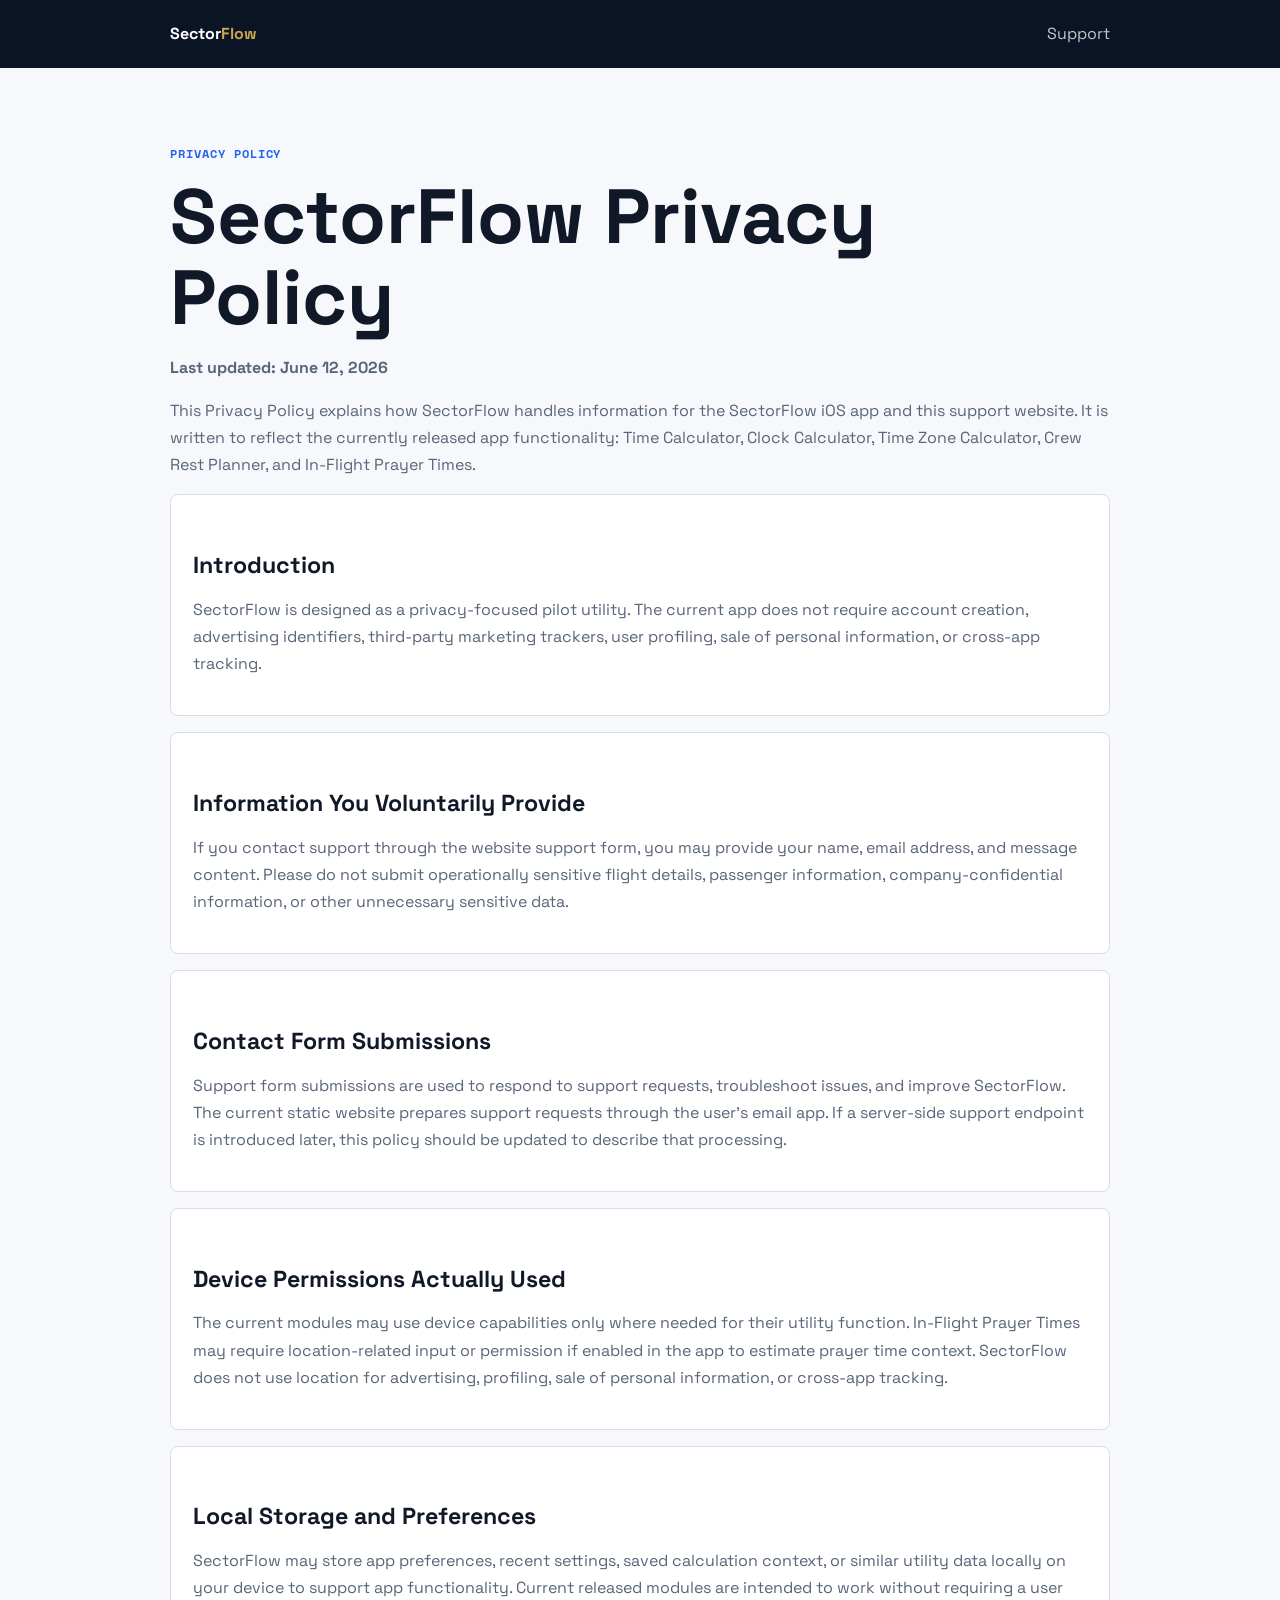
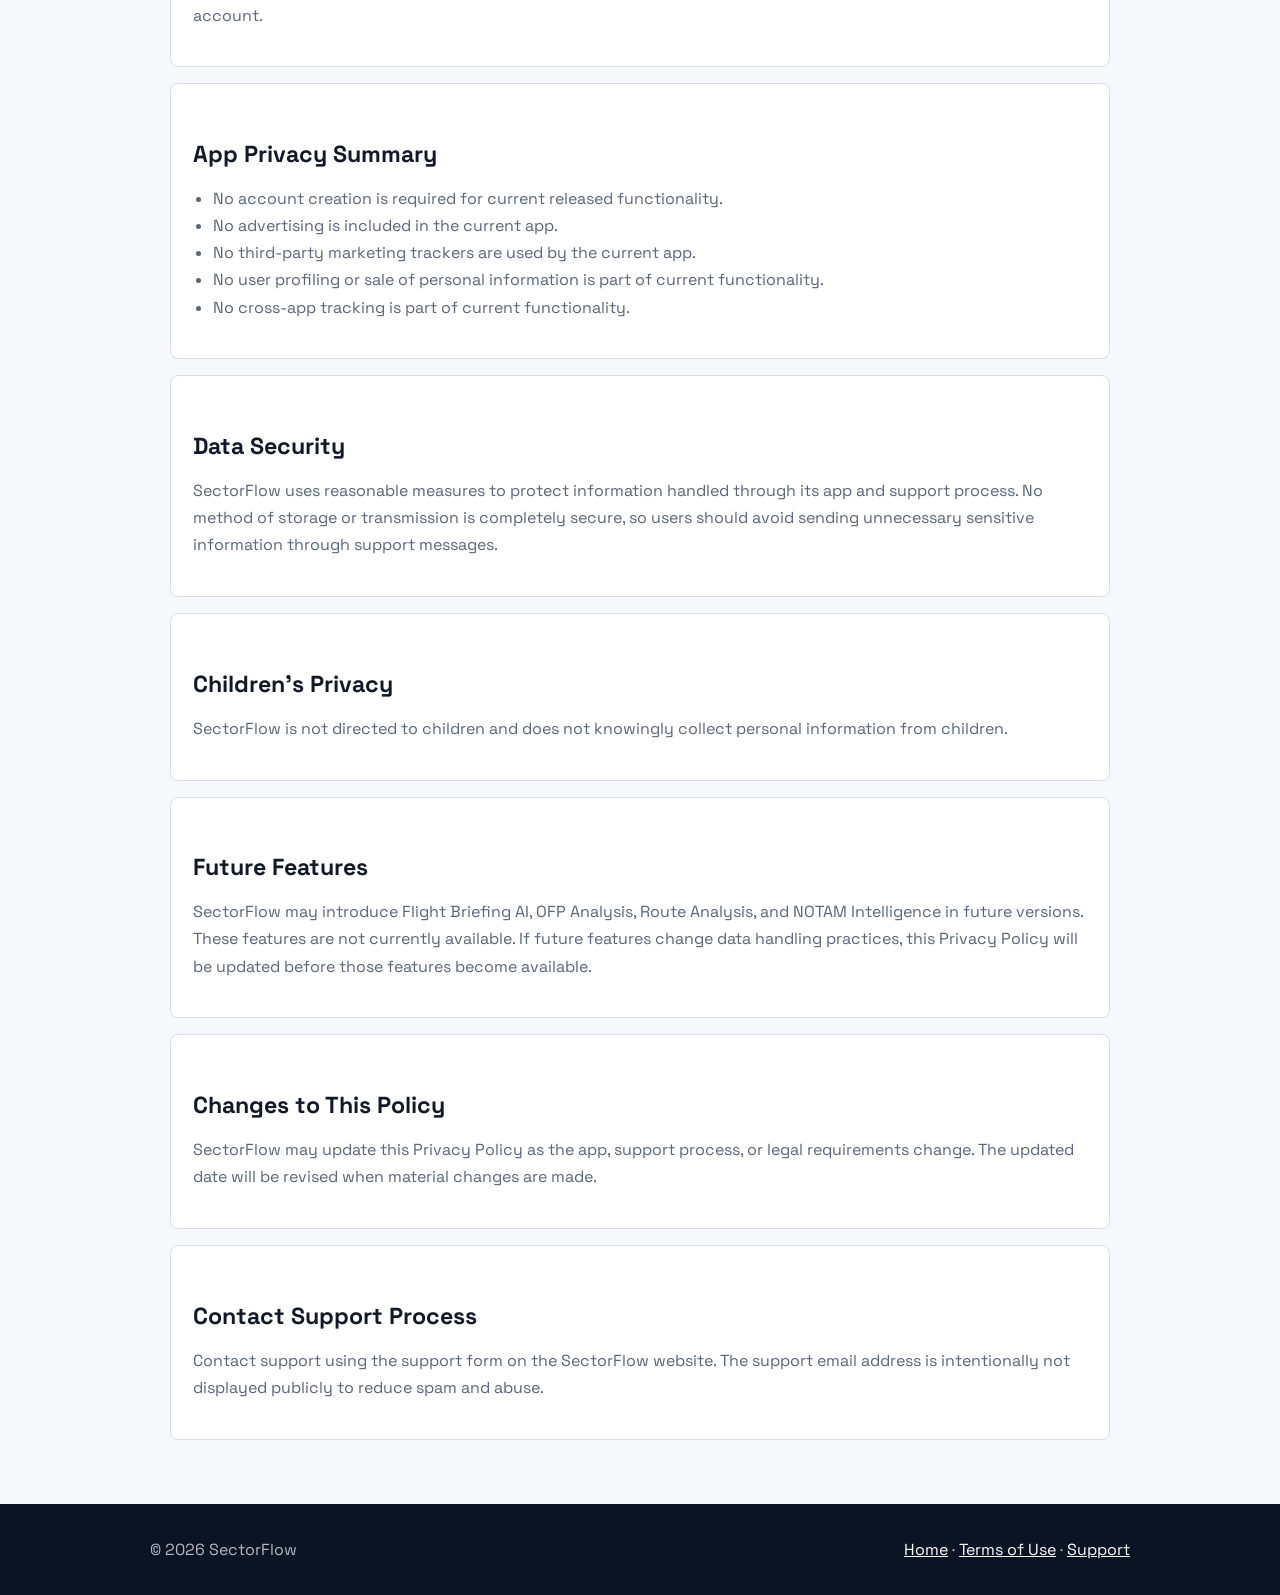
==== privacy.html @ eb233bb9 "Improve SectorFlow marketing site" ====
<!DOCTYPE html>
<html lang="en">
<head>
<meta charset="UTF-8">
<meta name="viewport" content="width=device-width, initial-scale=1.0">
<meta name="description" content="SectorFlow Privacy Policy for the iOS app and support website.">
<title>Privacy Policy | SectorFlow</title>
<link rel="preconnect" href="https://fonts.googleapis.com">
<link rel="preconnect" href="https://fonts.gstatic.com" crossorigin>
<link href="https://fonts.googleapis.com/css2?family=Space+Grotesk:wght@400;500;600;700&family=Space+Mono:wght@400;700&display=swap" rel="stylesheet">
<style>
:root{--ink:#111827;--muted:#596579;--line:#d9dee7;--paper:#f7f8fb;--white:#fff;--navy:#0b1424;--gold:#c9a84c;--blue:#2563eb;--font:"Space Grotesk",sans-serif;--mono:"Space Mono",monospace}
*{box-sizing:border-box}body{margin:0;font-family:var(--font);color:var(--ink);background:var(--paper);line-height:1.7;-webkit-font-smoothing:antialiased}.top{background:var(--navy);color:#fff}.nav{max-width:980px;margin:0 auto;min-height:68px;padding:0 1.25rem;display:flex;align-items:center;justify-content:space-between}.brand{color:#fff;font-weight:700;text-decoration:none}.brand span{color:var(--gold)}.nav a:last-child{color:rgba(255,255,255,.76);text-decoration:none}.wrap{max-width:980px;margin:0 auto;padding:4rem 1.25rem}.legal-label{font-family:var(--mono);text-transform:uppercase;letter-spacing:.08em;font-size:.75rem;color:var(--blue);font-weight:700}h1{font-size:clamp(2.4rem,6vw,4.8rem);line-height:1.05;margin:.35rem 0 1rem;letter-spacing:0}h2{font-size:1.45rem;margin:2.2rem 0 .45rem;line-height:1.2}p,li{color:var(--muted)}.panel{background:var(--white);border:1px solid var(--line);border-radius:8px;padding:1.35rem;margin-top:1rem}.updated{color:var(--muted);font-weight:700}.footer{background:var(--navy);color:rgba(255,255,255,.7);padding:2rem 1.25rem}.footer-inner{max-width:980px;margin:0 auto;display:flex;gap:1rem;justify-content:space-between;flex-wrap:wrap}.footer a{color:#fff}a{color:var(--blue)}ul{padding-left:1.25rem}@media(max-width:640px){.wrap{padding:3rem 1rem}.nav{padding:0 1rem}}
</style>
</head>
<body>
<header class="top">
  <nav class="nav" aria-label="Primary navigation">
    <a class="brand" href="index.html">Sector<span>Flow</span></a>
    <a href="index.html#support">Support</a>
  </nav>
</header>
<main class="wrap">
  <p class="legal-label">Privacy Policy</p>
  <h1>SectorFlow Privacy Policy</h1>
  <p class="updated">Last updated: June 12, 2026</p>
  <p>This Privacy Policy explains how SectorFlow handles information for the SectorFlow iOS app and this support website. It is written to reflect the currently released app functionality: Time Calculator, Clock Calculator, Time Zone Calculator, Crew Rest Planner, and In-Flight Prayer Times.</p>

  <section class="panel">
    <h2>Introduction</h2>
    <p>SectorFlow is designed as a privacy-focused pilot utility. The current app does not require account creation, advertising identifiers, third-party marketing trackers, user profiling, sale of personal information, or cross-app tracking.</p>
  </section>

  <section class="panel">
    <h2>Information You Voluntarily Provide</h2>
    <p>If you contact support through the website support form, you may provide your name, email address, and message content. Please do not submit operationally sensitive flight details, passenger information, company-confidential information, or other unnecessary sensitive data.</p>
  </section>

  <section class="panel">
    <h2>Contact Form Submissions</h2>
    <p>Support form submissions are used to respond to support requests, troubleshoot issues, and improve SectorFlow. The current static website prepares support requests through the user's email app. If a server-side support endpoint is introduced later, this policy should be updated to describe that processing.</p>
  </section>

  <section class="panel">
    <h2>Device Permissions Actually Used</h2>
    <p>The current modules may use device capabilities only where needed for their utility function. In-Flight Prayer Times may require location-related input or permission if enabled in the app to estimate prayer time context. SectorFlow does not use location for advertising, profiling, sale of personal information, or cross-app tracking.</p>
  </section>

  <section class="panel">
    <h2>Local Storage and Preferences</h2>
    <p>SectorFlow may store app preferences, recent settings, saved calculation context, or similar utility data locally on your device to support app functionality. Current released modules are intended to work without requiring a user account.</p>
  </section>

  <section class="panel">
    <h2>App Privacy Summary</h2>
    <ul>
      <li>No account creation is required for current released functionality.</li>
      <li>No advertising is included in the current app.</li>
      <li>No third-party marketing trackers are used by the current app.</li>
      <li>No user profiling or sale of personal information is part of current functionality.</li>
      <li>No cross-app tracking is part of current functionality.</li>
    </ul>
  </section>

  <section class="panel">
    <h2>Data Security</h2>
    <p>SectorFlow uses reasonable measures to protect information handled through its app and support process. No method of storage or transmission is completely secure, so users should avoid sending unnecessary sensitive information through support messages.</p>
  </section>

  <section class="panel">
    <h2>Children's Privacy</h2>
    <p>SectorFlow is not directed to children and does not knowingly collect personal information from children.</p>
  </section>

  <section class="panel">
    <h2>Future Features</h2>
    <p>SectorFlow may introduce Flight Briefing AI, OFP Analysis, Route Analysis, and NOTAM Intelligence in future versions. These features are not currently available. If future features change data handling practices, this Privacy Policy will be updated before those features become available.</p>
  </section>

  <section class="panel">
    <h2>Changes to This Policy</h2>
    <p>SectorFlow may update this Privacy Policy as the app, support process, or legal requirements change. The updated date will be revised when material changes are made.</p>
  </section>

  <section class="panel">
    <h2>Contact Support Process</h2>
    <p>Contact support using the support form on the SectorFlow website. The support email address is intentionally not displayed publicly to reduce spam and abuse.</p>
  </section>
</main>
<footer class="footer">
  <div class="footer-inner">
    <span>© 2026 SectorFlow</span>
    <span><a href="index.html">Home</a> · <a href="terms.html">Terms of Use</a> · <a href="index.html#support">Support</a></span>
  </div>
</footer>
</body>
</html>
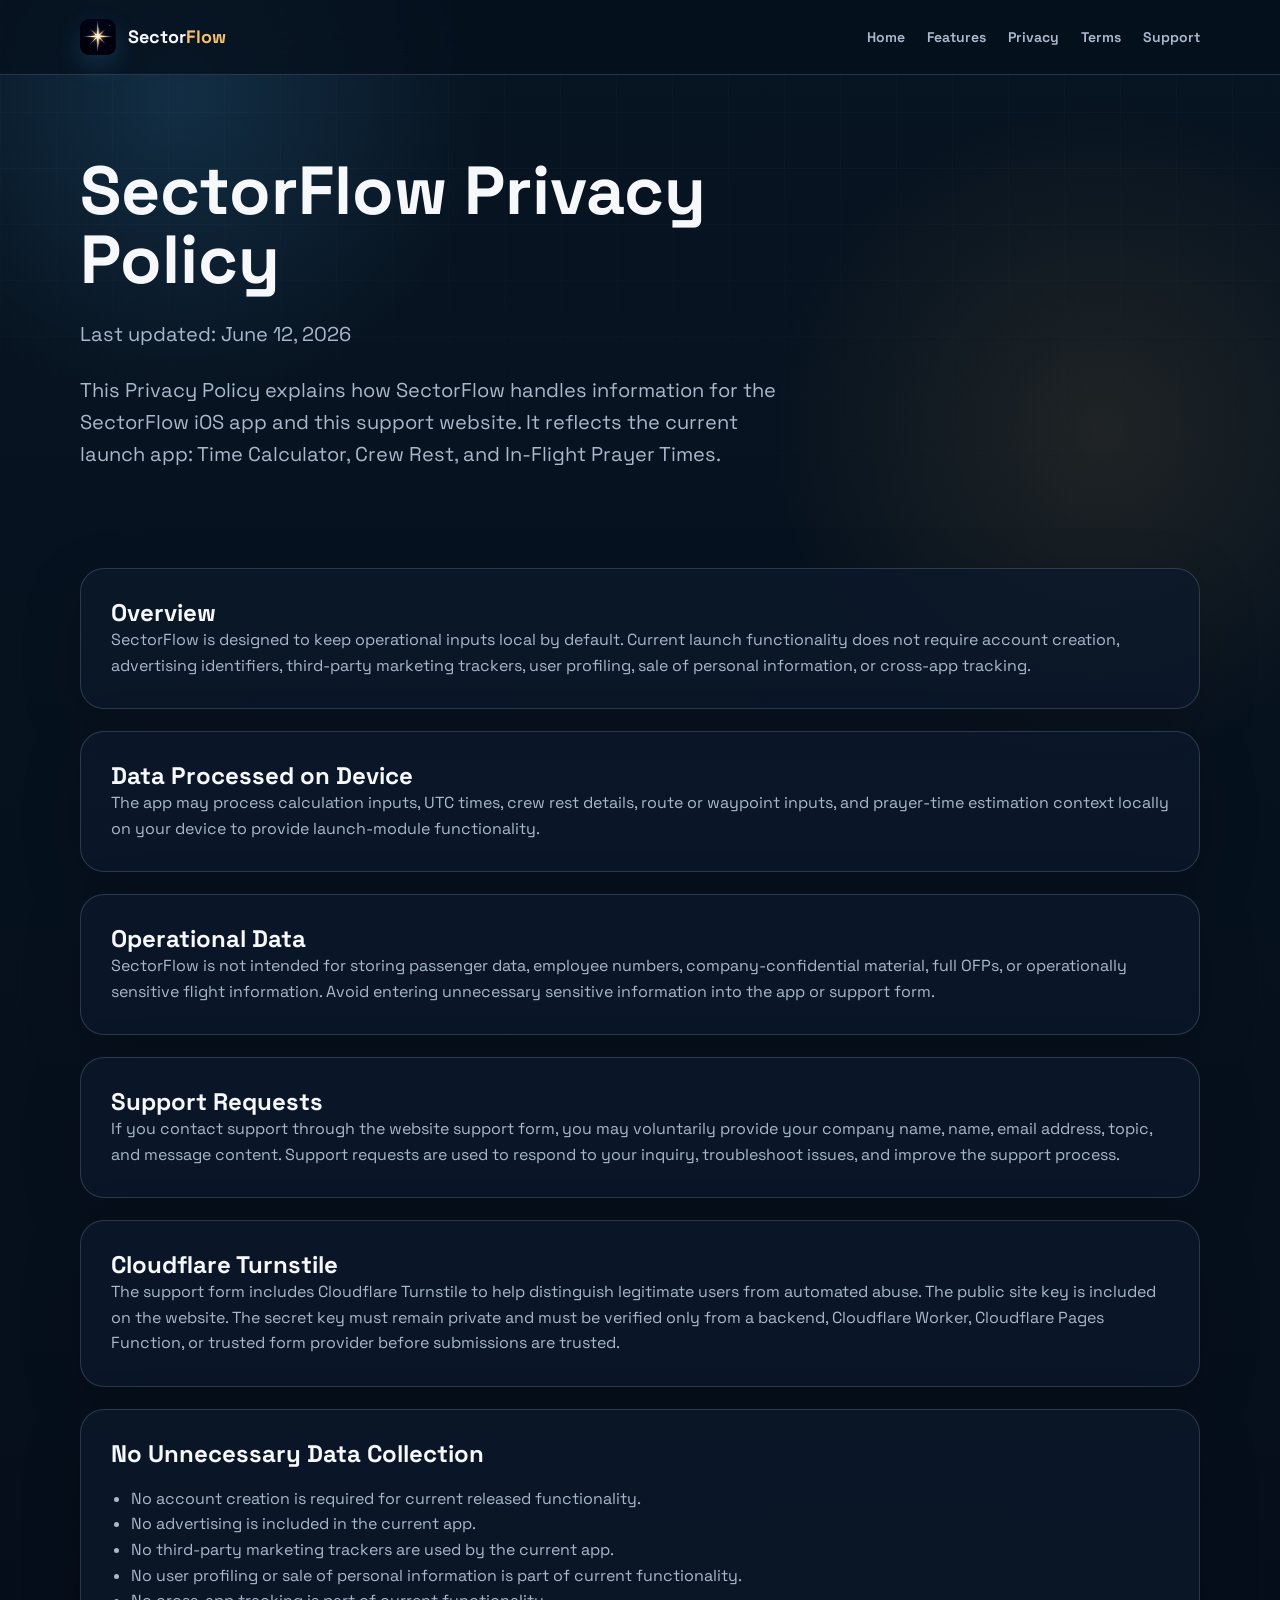
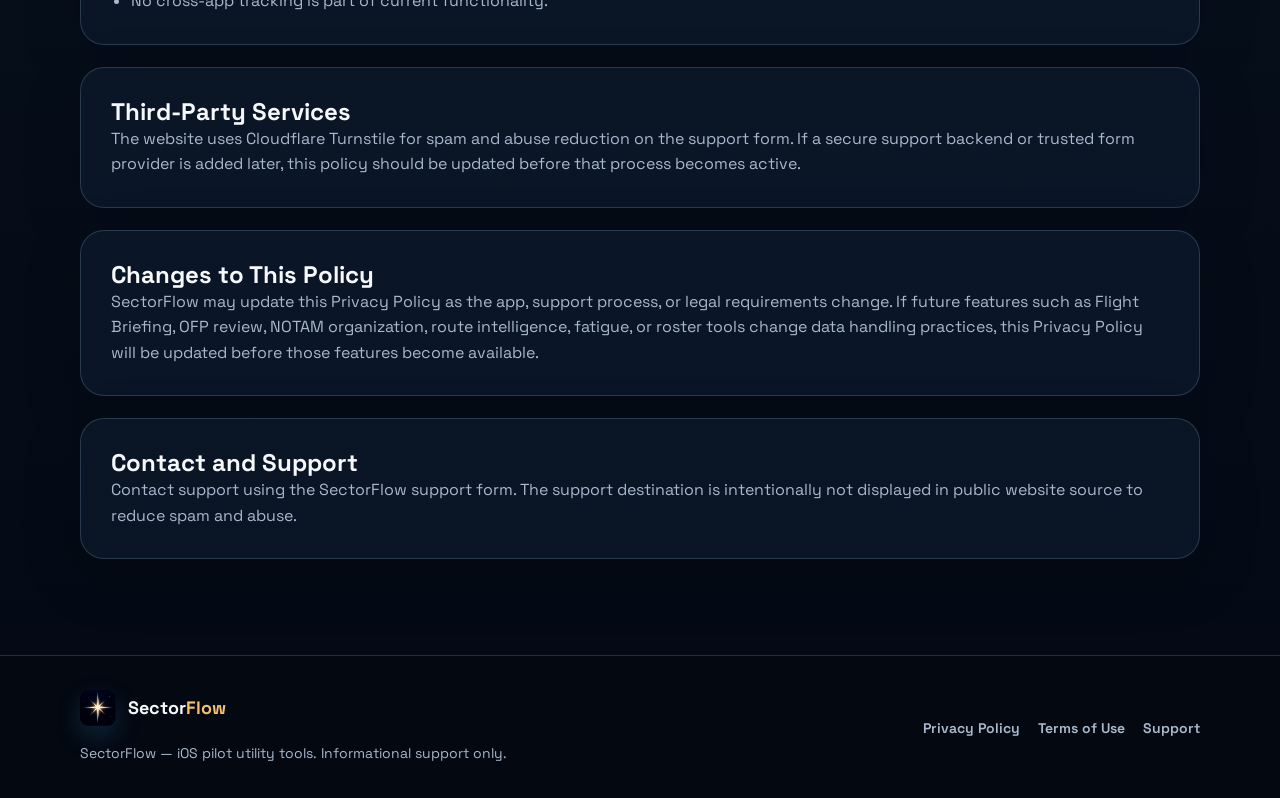
==== commit caf5b7e8: "Changes ro web design" ====
--- a/privacy.html
+++ b/privacy.html
@@ -3,95 +3,11 @@
 <head>
 <meta charset="UTF-8">
 <meta name="viewport" content="width=device-width, initial-scale=1.0">
-<meta name="description" content="SectorFlow Privacy Policy for the iOS app and support website.">
+<meta http-equiv="refresh" content="0; url=privacy/">
 <title>Privacy Policy | SectorFlow</title>
-<link rel="preconnect" href="https://fonts.googleapis.com">
-<link rel="preconnect" href="https://fonts.gstatic.com" crossorigin>
-<link href="https://fonts.googleapis.com/css2?family=Space+Grotesk:wght@400;500;600;700&family=Space+Mono:wght@400;700&display=swap" rel="stylesheet">
-<style>
-:root{--ink:#111827;--muted:#596579;--line:#d9dee7;--paper:#f7f8fb;--white:#fff;--navy:#0b1424;--gold:#c9a84c;--blue:#2563eb;--font:"Space Grotesk",sans-serif;--mono:"Space Mono",monospace}
-*{box-sizing:border-box}body{margin:0;font-family:var(--font);color:var(--ink);background:var(--paper);line-height:1.7;-webkit-font-smoothing:antialiased}.top{background:var(--navy);color:#fff}.nav{max-width:980px;margin:0 auto;min-height:68px;padding:0 1.25rem;display:flex;align-items:center;justify-content:space-between}.brand{color:#fff;font-weight:700;text-decoration:none}.brand span{color:var(--gold)}.nav a:last-child{color:rgba(255,255,255,.76);text-decoration:none}.wrap{max-width:980px;margin:0 auto;padding:4rem 1.25rem}.legal-label{font-family:var(--mono);text-transform:uppercase;letter-spacing:.08em;font-size:.75rem;color:var(--blue);font-weight:700}h1{font-size:clamp(2.4rem,6vw,4.8rem);line-height:1.05;margin:.35rem 0 1rem;letter-spacing:0}h2{font-size:1.45rem;margin:2.2rem 0 .45rem;line-height:1.2}p,li{color:var(--muted)}.panel{background:var(--white);border:1px solid var(--line);border-radius:8px;padding:1.35rem;margin-top:1rem}.updated{color:var(--muted);font-weight:700}.footer{background:var(--navy);color:rgba(255,255,255,.7);padding:2rem 1.25rem}.footer-inner{max-width:980px;margin:0 auto;display:flex;gap:1rem;justify-content:space-between;flex-wrap:wrap}.footer a{color:#fff}a{color:var(--blue)}ul{padding-left:1.25rem}@media(max-width:640px){.wrap{padding:3rem 1rem}.nav{padding:0 1rem}}
-</style>
+<link rel="canonical" href="privacy/">
 </head>
 <body>
-<header class="top">
-  <nav class="nav" aria-label="Primary navigation">
-    <a class="brand" href="index.html">Sector<span>Flow</span></a>
-    <a href="index.html#support">Support</a>
-  </nav>
-</header>
-<main class="wrap">
-  <p class="legal-label">Privacy Policy</p>
-  <h1>SectorFlow Privacy Policy</h1>
-  <p class="updated">Last updated: June 12, 2026</p>
-  <p>This Privacy Policy explains how SectorFlow handles information for the SectorFlow iOS app and this support website. It is written to reflect the currently released app functionality: Time Calculator, Clock Calculator, Time Zone Calculator, Crew Rest Planner, and In-Flight Prayer Times.</p>
-
-  <section class="panel">
-    <h2>Introduction</h2>
-    <p>SectorFlow is designed as a privacy-focused pilot utility. The current app does not require account creation, advertising identifiers, third-party marketing trackers, user profiling, sale of personal information, or cross-app tracking.</p>
-  </section>
-
-  <section class="panel">
-    <h2>Information You Voluntarily Provide</h2>
-    <p>If you contact support through the website support form, you may provide your name, email address, and message content. Please do not submit operationally sensitive flight details, passenger information, company-confidential information, or other unnecessary sensitive data.</p>
-  </section>
-
-  <section class="panel">
-    <h2>Contact Form Submissions</h2>
-    <p>Support form submissions are used to respond to support requests, troubleshoot issues, and improve SectorFlow. The current static website prepares support requests through the user's email app. If a server-side support endpoint is introduced later, this policy should be updated to describe that processing.</p>
-  </section>
-
-  <section class="panel">
-    <h2>Device Permissions Actually Used</h2>
-    <p>The current modules may use device capabilities only where needed for their utility function. In-Flight Prayer Times may require location-related input or permission if enabled in the app to estimate prayer time context. SectorFlow does not use location for advertising, profiling, sale of personal information, or cross-app tracking.</p>
-  </section>
-
-  <section class="panel">
-    <h2>Local Storage and Preferences</h2>
-    <p>SectorFlow may store app preferences, recent settings, saved calculation context, or similar utility data locally on your device to support app functionality. Current released modules are intended to work without requiring a user account.</p>
-  </section>
-
-  <section class="panel">
-    <h2>App Privacy Summary</h2>
-    <ul>
-      <li>No account creation is required for current released functionality.</li>
-      <li>No advertising is included in the current app.</li>
-      <li>No third-party marketing trackers are used by the current app.</li>
-      <li>No user profiling or sale of personal information is part of current functionality.</li>
-      <li>No cross-app tracking is part of current functionality.</li>
-    </ul>
-  </section>
-
-  <section class="panel">
-    <h2>Data Security</h2>
-    <p>SectorFlow uses reasonable measures to protect information handled through its app and support process. No method of storage or transmission is completely secure, so users should avoid sending unnecessary sensitive information through support messages.</p>
-  </section>
-
-  <section class="panel">
-    <h2>Children's Privacy</h2>
-    <p>SectorFlow is not directed to children and does not knowingly collect personal information from children.</p>
-  </section>
-
-  <section class="panel">
-    <h2>Future Features</h2>
-    <p>SectorFlow may introduce Flight Briefing AI, OFP Analysis, Route Analysis, and NOTAM Intelligence in future versions. These features are not currently available. If future features change data handling practices, this Privacy Policy will be updated before those features become available.</p>
-  </section>
-
-  <section class="panel">
-    <h2>Changes to This Policy</h2>
-    <p>SectorFlow may update this Privacy Policy as the app, support process, or legal requirements change. The updated date will be revised when material changes are made.</p>
-  </section>
-
-  <section class="panel">
-    <h2>Contact Support Process</h2>
-    <p>Contact support using the support form on the SectorFlow website. The support email address is intentionally not displayed publicly to reduce spam and abuse.</p>
-  </section>
-</main>
-<footer class="footer">
-  <div class="footer-inner">
-    <span>© 2026 SectorFlow</span>
-    <span><a href="index.html">Home</a> · <a href="terms.html">Terms of Use</a> · <a href="index.html#support">Support</a></span>
-  </div>
-</footer>
+<p>SectorFlow Privacy Policy has moved to <a href="privacy/">privacy/</a>.</p>
 </body>
 </html>
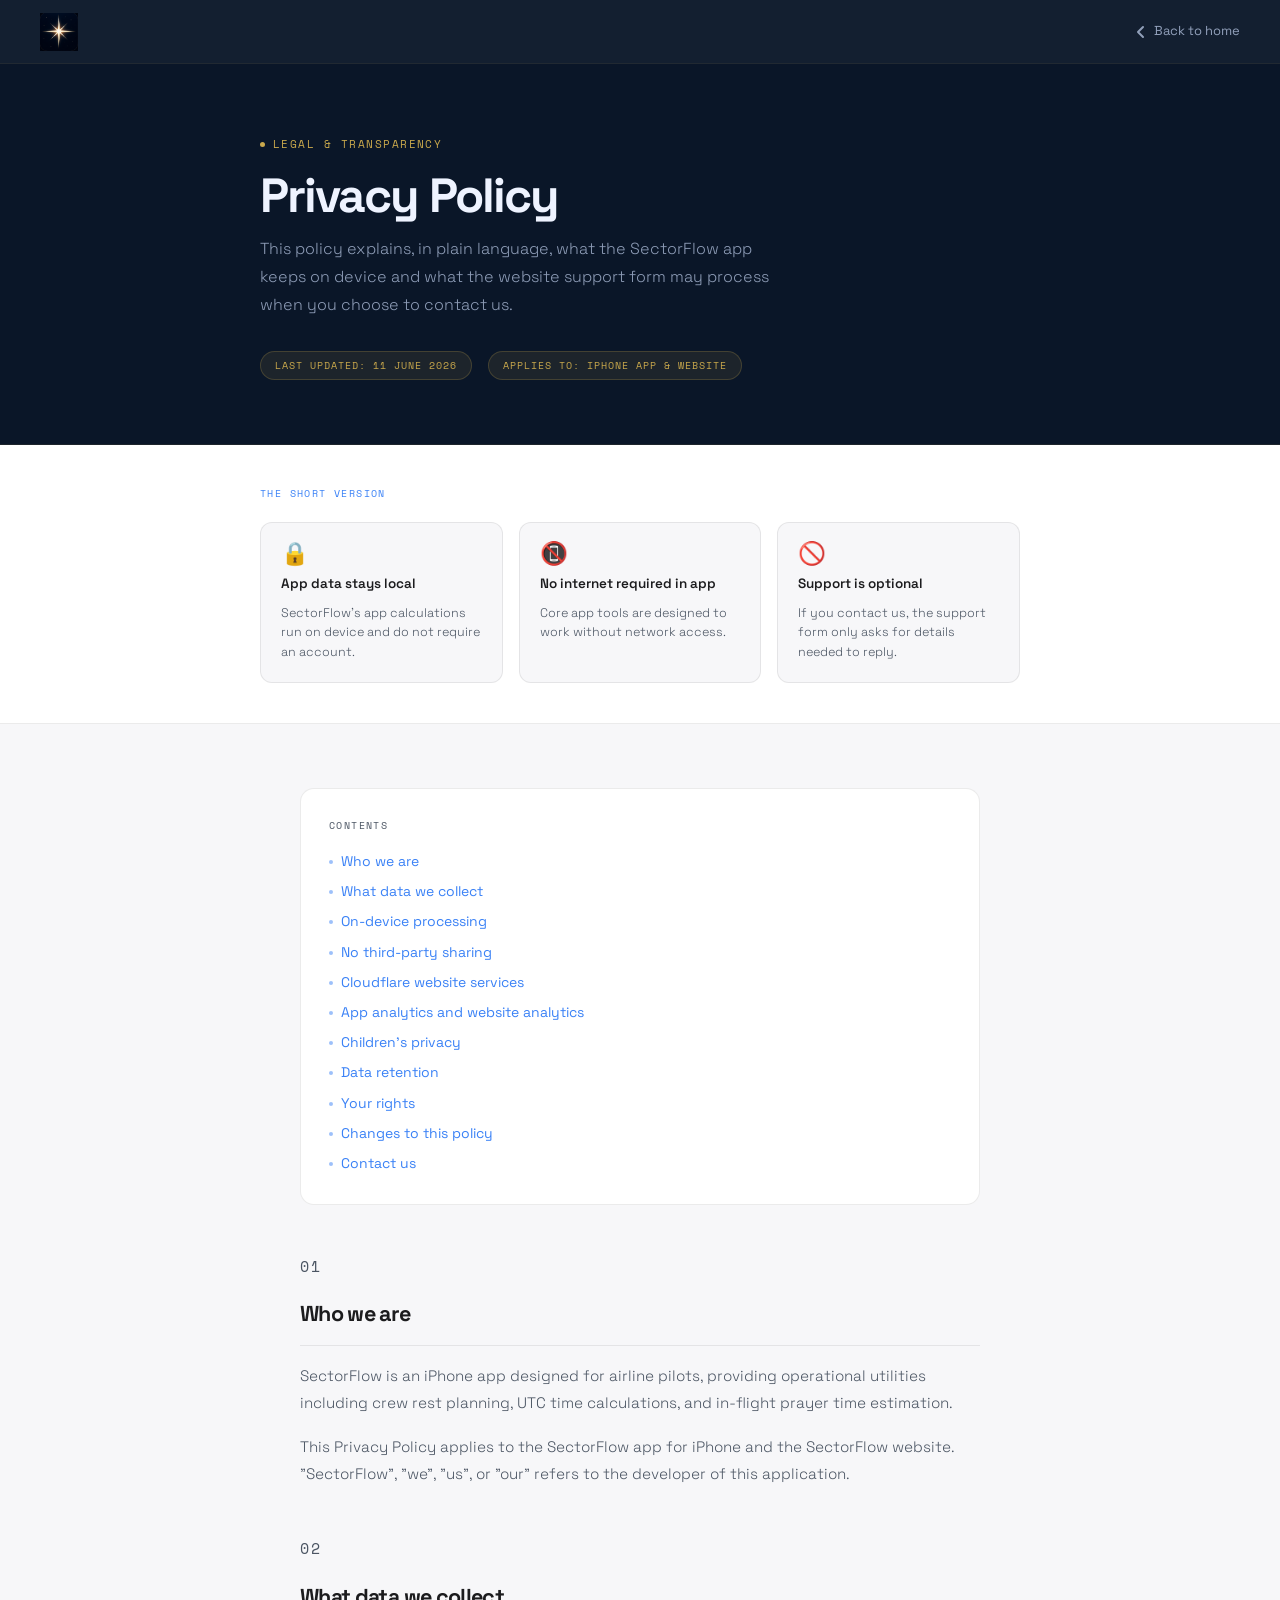
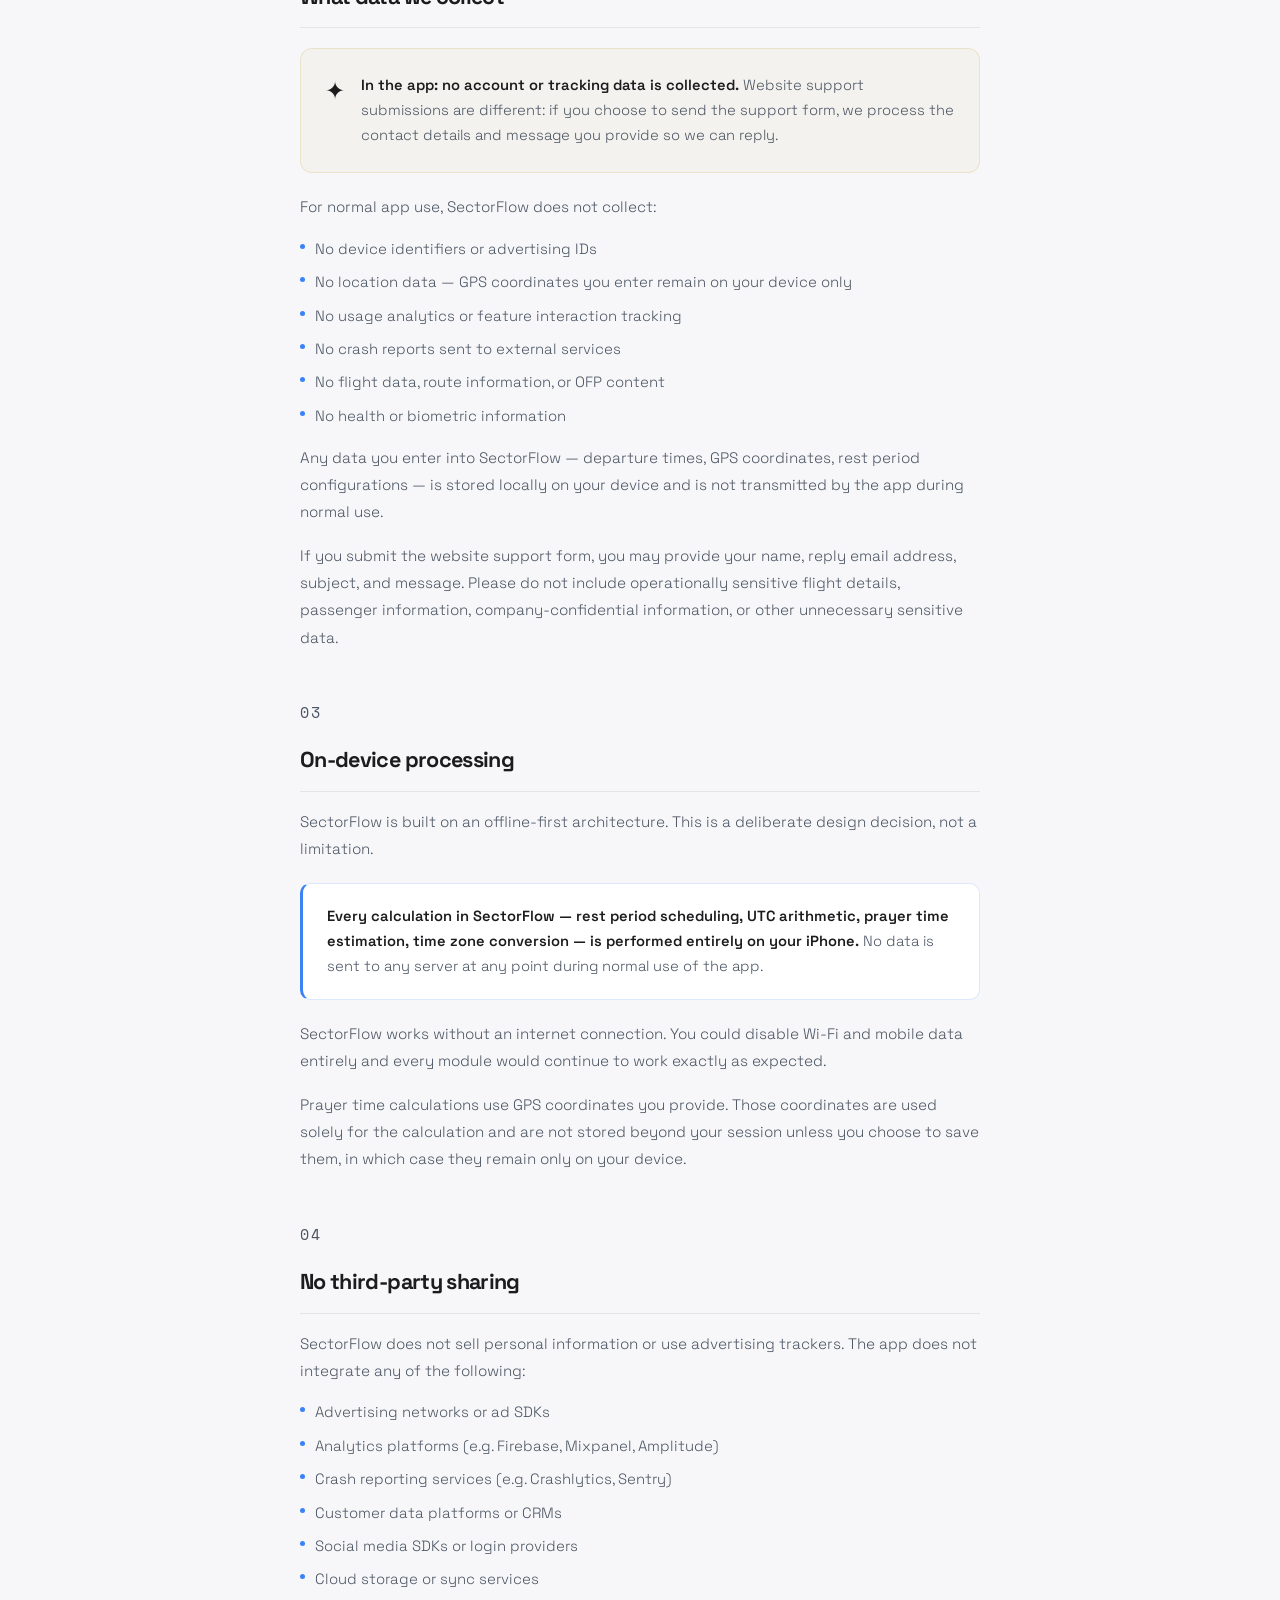
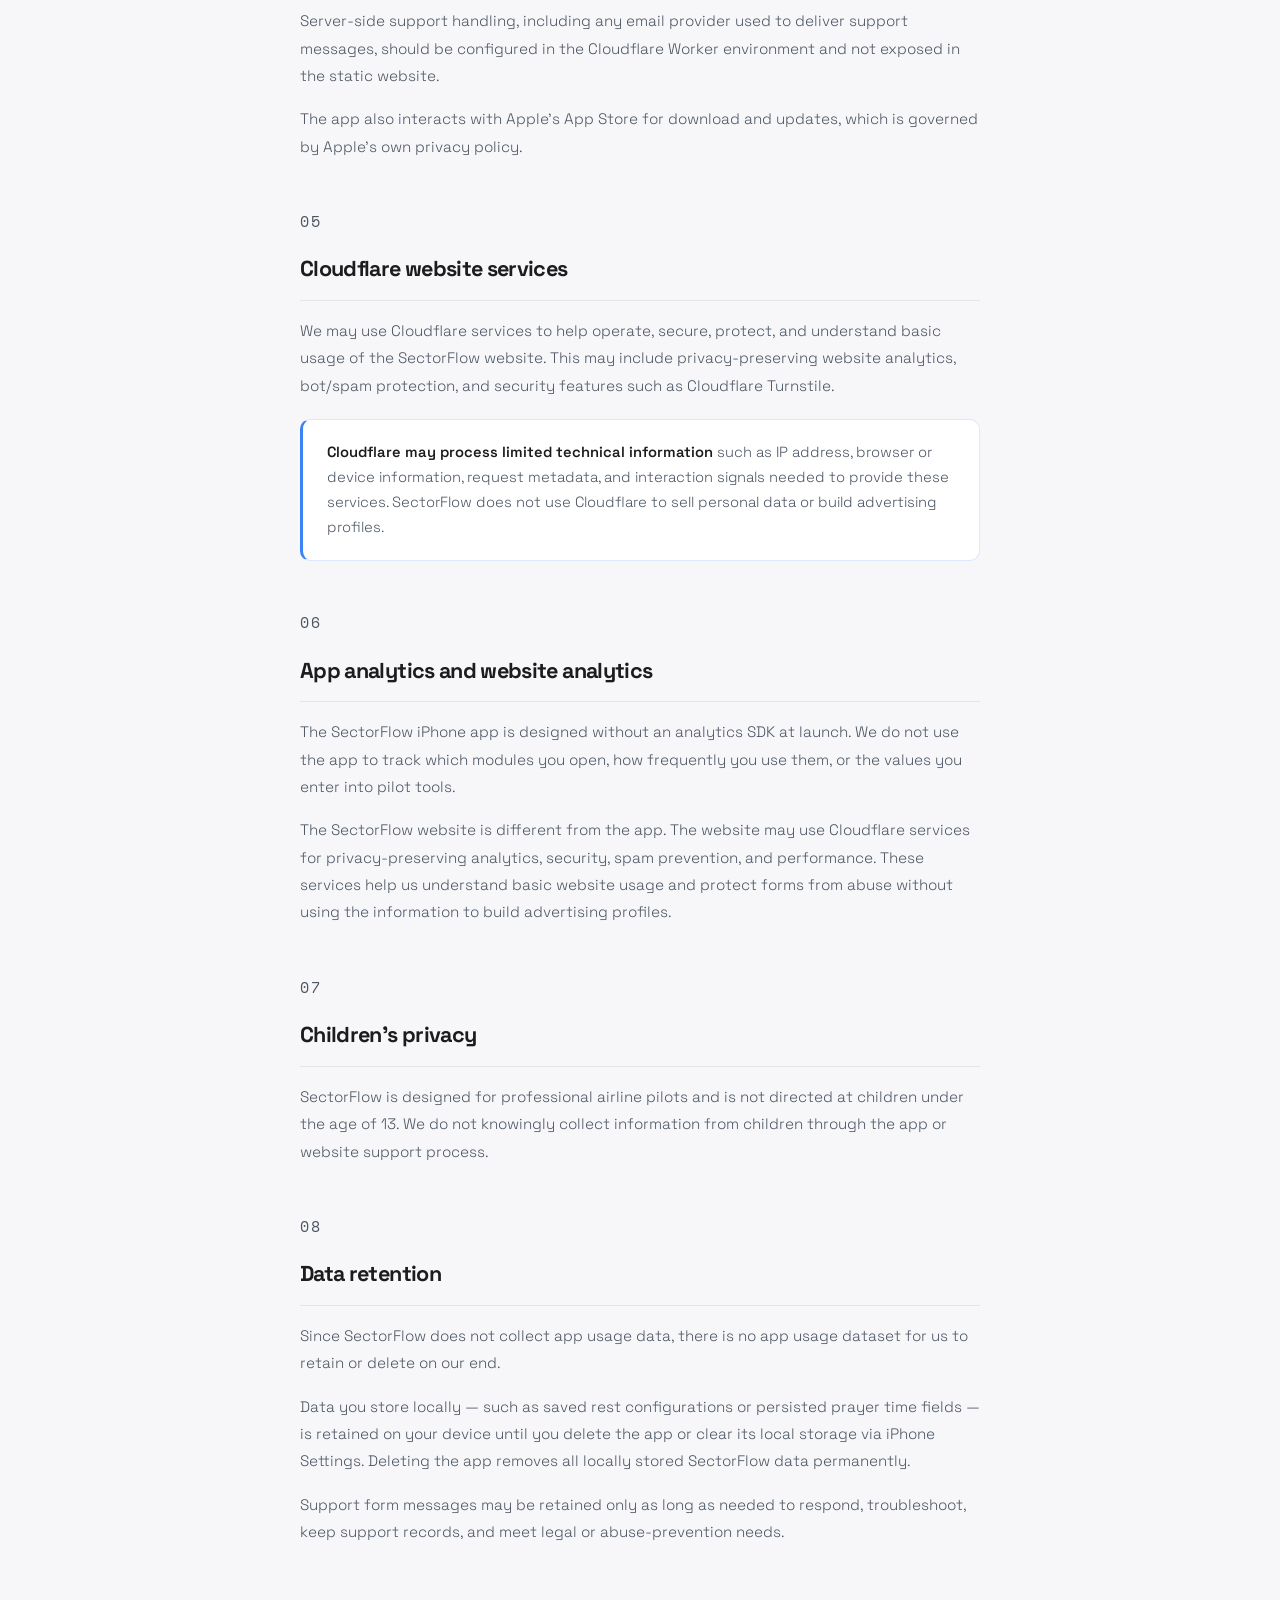
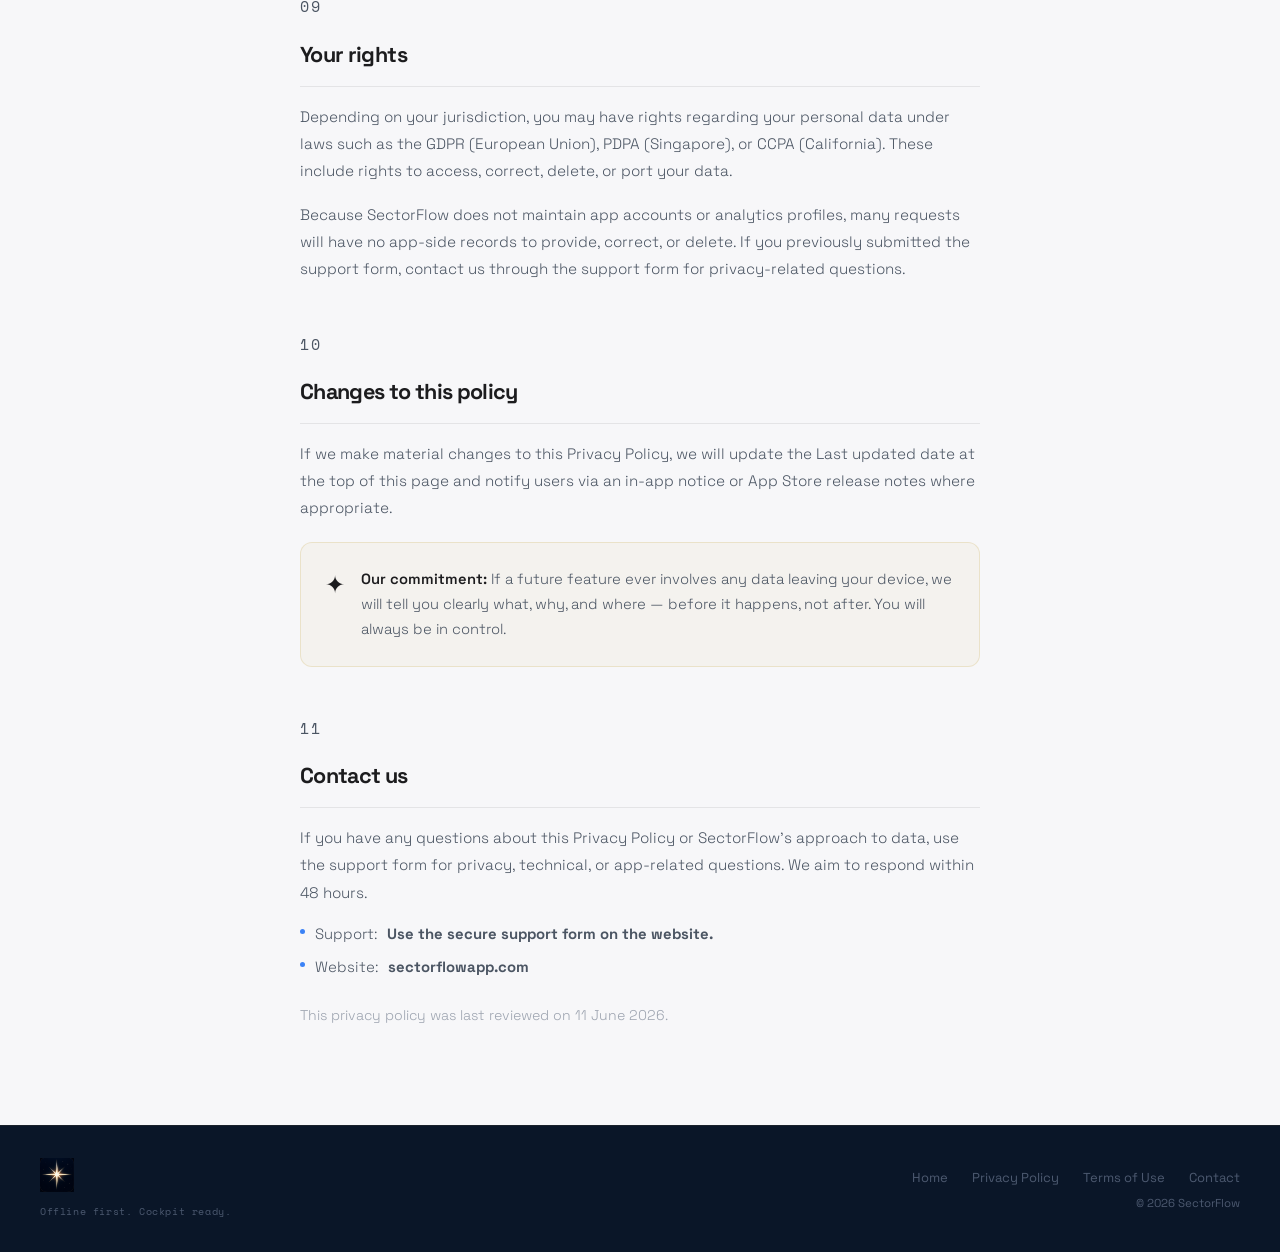
==== commit 750a1871: "Update SectorFlow static site" ====
--- a/privacy.html
+++ b/privacy.html
@@ -3,11 +3,314 @@
 <head>
 <meta charset="UTF-8">
 <meta name="viewport" content="width=device-width, initial-scale=1.0">
-<meta http-equiv="refresh" content="0; url=privacy/">
-<title>Privacy Policy | SectorFlow</title>
-<link rel="canonical" href="privacy/">
+<title>Privacy Policy — SectorFlow</title>
+<meta name="description" content="Read how SectorFlow handles app and website privacy, including support forms, Cloudflare security services, analytics disclosure, and user data requests.">
+<link rel="canonical" href="https://sectorflowapp.com/privacy.html">
+<meta property="og:type" content="website">
+<meta property="og:site_name" content="SectorFlow">
+<meta property="og:title" content="Privacy Policy — SectorFlow">
+<meta property="og:description" content="How SectorFlow handles privacy for the iPhone app, website support forms, Cloudflare security services, analytics disclosure, and user data requests.">
+<meta property="og:url" content="https://sectorflowapp.com/privacy.html">
+<meta property="og:image" content="https://sectorflowapp.com/assets/screenshots/Logo.png">
+<meta name="twitter:card" content="summary">
+<meta name="twitter:title" content="Privacy Policy — SectorFlow">
+<meta name="twitter:description" content="How SectorFlow handles privacy for the iPhone app, website support forms, Cloudflare services, and user data requests.">
+<meta name="twitter:image" content="https://sectorflowapp.com/assets/screenshots/Logo.png">
+<link rel="preconnect" href="https://fonts.googleapis.com">
+<link rel="preconnect" href="https://fonts.gstatic.com" crossorigin>
+<link href="https://fonts.googleapis.com/css2?family=Space+Grotesk:wght@300;400;500;600;700&family=Space+Mono:wght@400;700&display=swap" rel="stylesheet">
+<style>
+*, *::before, *::after { box-sizing: border-box; margin: 0; padding: 0; }
+:root {
+  --navy:        #0A1628;
+  --gold:        #C9A84C;
+  --gold-dim:    rgba(201,168,76,0.1);
+  --gold-border: rgba(201,168,76,0.22);
+  --blue:        #3B82F6;
+  --blue-dim:    rgba(59,130,246,0.1);
+  --hero-text:   #EEF3FF;
+  --hero-sub:    rgba(200,215,245,0.7);
+  --hero-muted:  rgba(200,215,245,0.35);
+  --light-bg:    #F7F7F9;
+  --light-card:  #FFFFFF;
+  --light-text:  #1C1C1E;
+  --light-sub:   #4B5563;
+  --light-rule:  rgba(0,0,0,0.08);
+  --font:        "Space Grotesk", sans-serif;
+  --mono:        "Space Mono", monospace;
+}
+html { scroll-behavior: smooth; }
+body { font-family: var(--font); font-size: 16px; line-height: 1.7; overflow-x: hidden; -webkit-font-smoothing: antialiased; background: var(--light-bg); color: var(--light-text); }
+
+/* NAV */
+nav { position: sticky; top: 0; z-index: 100; display: flex; align-items: center; justify-content: space-between; padding: 0 2.5rem; height: 64px; background: rgba(10,22,40,0.96); backdrop-filter: blur(20px); border-bottom: 1px solid rgba(201,168,76,0.08); }
+.logo { display: inline-flex; align-items: center; text-decoration: none; }
+.logo-img { display: block; width: 38px; height: 38px; object-fit: contain; }
+.nav-back { font-size: 13px; color: var(--hero-sub); text-decoration: none; display: flex; align-items: center; gap: 6px; transition: color .2s; }
+.nav-back:hover { color: var(--hero-text); }
+.nav-back svg { width: 14px; height: 14px; stroke: currentColor; fill: none; stroke-width: 2; stroke-linecap: round; stroke-linejoin: round; }
+
+/* BANNER */
+.page-banner { background: var(--navy); padding: 72px 2.5rem 64px; border-bottom: 1px solid rgba(201,168,76,0.1); }
+.banner-inner { max-width: 760px; margin: 0 auto; }
+.banner-eyebrow { font-family: var(--mono); font-size: 10.5px; letter-spacing: .14em; text-transform: uppercase; color: var(--gold); margin-bottom: 1rem; display: flex; align-items: center; gap: 8px; }
+.banner-eyebrow::before { content: ""; width: 5px; height: 5px; border-radius: 50%; background: var(--gold); }
+.banner-title { font-size: clamp(2rem, 4vw, 3rem); font-weight: 700; letter-spacing: -.04em; color: var(--hero-text); margin-bottom: .75rem; line-height: 1.1; }
+.banner-sub { font-size: 1rem; color: var(--hero-sub); font-weight: 300; line-height: 1.75; max-width: 520px; }
+.banner-meta { display: flex; gap: 1rem; margin-top: 2rem; flex-wrap: wrap; }
+.meta-pill { font-family: var(--mono); font-size: 10px; letter-spacing: .1em; text-transform: uppercase; color: var(--gold); background: var(--gold-dim); border: 1px solid var(--gold-border); padding: 5px 14px; border-radius: 100px; }
+
+/* SUMMARY */
+.summary-strip { background: var(--light-card); border-bottom: 1px solid var(--light-rule); padding: 2.5rem; }
+.summary-inner { max-width: 760px; margin: 0 auto; }
+.summary-label { font-family: var(--mono); font-size: 10px; letter-spacing: .14em; text-transform: uppercase; color: var(--blue); margin-bottom: 1.25rem; }
+.summary-grid { display: grid; grid-template-columns: repeat(3, 1fr); gap: 1rem; }
+.summary-card { background: var(--light-bg); border: 1px solid var(--light-rule); border-radius: 12px; padding: 1.25rem; display: flex; flex-direction: column; gap: .5rem; }
+.summary-icon { font-size: 1.4rem; line-height: 1; }
+.summary-title { font-size: 13.5px; font-weight: 600; color: var(--light-text); }
+.summary-text { font-size: 12.5px; color: var(--light-sub); line-height: 1.55; font-weight: 300; }
+
+/* CONTENT */
+.content-wrap { max-width: 760px; margin: 0 auto; padding: 4rem 2.5rem 6rem; }
+.toc { background: var(--light-card); border: 1px solid var(--light-rule); border-radius: 14px; padding: 1.75rem; margin-bottom: 3rem; }
+.toc-label { font-family: var(--mono); font-size: 10px; letter-spacing: .14em; text-transform: uppercase; color: var(--light-sub); margin-bottom: 1rem; }
+.toc-list { list-style: none; display: flex; flex-direction: column; gap: .4rem; }
+.toc-list li a { font-size: 14px; color: var(--blue); text-decoration: none; display: flex; align-items: center; gap: 8px; transition: color .2s; }
+.toc-list li a:hover { color: #1D4ED8; }
+.toc-list li a::before { content: ""; width: 4px; height: 4px; border-radius: 50%; background: var(--blue); flex-shrink: 0; opacity: .5; }
+
+.policy-section { margin-bottom: 3rem; scroll-margin-top: 80px; }
+.policy-section:last-child { margin-bottom: 0; }
+.section-num { font-family: var(--mono); font-size: 10px; letter-spacing: .12em; text-transform: uppercase; color: var(--gold); margin-bottom: .5rem; }
+.policy-section h2 { font-size: 1.35rem; font-weight: 700; letter-spacing: -.03em; color: var(--light-text); margin-bottom: 1rem; padding-bottom: .75rem; border-bottom: 1px solid var(--light-rule); }
+.policy-section p { font-size: .95rem; color: var(--light-sub); line-height: 1.8; margin-bottom: 1rem; font-weight: 300; }
+.policy-section p:last-child { margin-bottom: 0; }
+.policy-section ul { list-style: none; display: flex; flex-direction: column; gap: .6rem; margin: .75rem 0 1rem; }
+.policy-section ul li { display: flex; align-items: flex-start; gap: 10px; font-size: .93rem; color: var(--light-sub); line-height: 1.6; font-weight: 300; }
+.policy-section ul li::before { content: ""; width: 5px; height: 5px; border-radius: 50%; background: var(--blue); flex-shrink: 0; margin-top: 7px; }
+
+.highlight-box { background: var(--light-card); border: 1px solid rgba(59,130,246,0.18); border-left: 3px solid var(--blue); border-radius: 10px; padding: 1.25rem 1.5rem; margin: 1.25rem 0; }
+.highlight-box p { font-size: .92rem; color: var(--light-sub); line-height: 1.7; margin: 0; font-weight: 300; }
+.highlight-box strong { color: var(--light-text); font-weight: 600; }
+
+.gold-box { background: rgba(201,168,76,0.06); border: 1px solid var(--gold-border); border-radius: 12px; padding: 1.5rem; margin: 1.25rem 0; display: flex; gap: 1rem; align-items: flex-start; }
+.gold-box-icon { font-size: 1.5rem; flex-shrink: 0; margin-top: -2px; }
+.gold-box p { font-size: .92rem; color: var(--light-sub); line-height: 1.7; margin: 0; font-weight: 300; }
+.gold-box strong { color: var(--light-text); font-weight: 600; }
+
+/* FOOTER */
+footer { background: var(--navy); border-top: 1px solid rgba(201,168,76,0.08); padding: 2rem 2.5rem; display: flex; align-items: center; justify-content: space-between; flex-wrap: wrap; gap: 1rem; max-width: 100%; overflow-x: clip; }
+.f-logo { display: inline-flex; align-items: center; }
+.footer-logo-img { display: block; width: 34px; height: 34px; object-fit: contain; }
+.f-tagline { font-family: var(--mono); font-size: 10px; color: var(--hero-muted); letter-spacing: .06em; margin-top: 3px; }
+.f-right { display: flex; flex-direction: column; align-items: flex-end; gap: 4px; }
+.f-links { display: flex; gap: 1.5rem; list-style: none; flex-wrap: wrap; max-width: 100%; }
+.f-links a { font-size: 13px; color: var(--hero-muted); text-decoration: none; transition: color .2s; }
+.f-links a:hover { color: var(--hero-sub); }
+.f-copy { font-size: 11.5px; color: var(--hero-muted); }
+
+@media (max-width: 640px) {
+  nav { padding: 0 1.25rem; }
+  .page-banner, .summary-strip { padding: 48px 1.25rem; }
+  .summary-grid { grid-template-columns: 1fr; }
+  .content-wrap { padding: 2.5rem 1.25rem 4rem; }
+  footer { flex-direction: column; align-items: flex-start; }
+  .f-right { align-items: flex-start; }
+  .f-links { gap: .85rem 1.1rem; }
+}
+</style>
 </head>
 <body>
-<p>SectorFlow Privacy Policy has moved to <a href="privacy/">privacy/</a>.</p>
+
+<nav>
+  <a href="index.html" class="logo" aria-label="SectorFlow home"><img class="logo-img" src="assets/screenshots/Logo.png" width="989" height="996" alt="SectorFlow logo"></a>
+  <a href="index.html" class="nav-back">
+    <svg viewBox="0 0 14 14"><path d="M9 2L4 7l5 5"/></svg>
+    Back to home
+  </a>
+</nav>
+
+<div class="page-banner">
+  <div class="banner-inner">
+    <p class="banner-eyebrow">Legal &amp; transparency</p>
+    <h1 class="banner-title">Privacy Policy</h1>
+    <p class="banner-sub">This policy explains, in plain language, what the SectorFlow app keeps on device and what the website support form may process when you choose to contact us.</p>
+    <div class="banner-meta">
+      <span class="meta-pill">Last updated: 11 June 2026</span>
+      <span class="meta-pill">Applies to: iPhone app &amp; website</span>
+    </div>
+  </div>
+</div>
+
+<div class="summary-strip">
+  <div class="summary-inner">
+    <p class="summary-label">The short version</p>
+    <div class="summary-grid">
+      <div class="summary-card">
+        <div class="summary-icon">🔒</div>
+        <p class="summary-title">App data stays local</p>
+        <p class="summary-text">SectorFlow's app calculations run on device and do not require an account.</p>
+      </div>
+      <div class="summary-card">
+        <div class="summary-icon">📵</div>
+        <p class="summary-title">No internet required in app</p>
+        <p class="summary-text">Core app tools are designed to work without network access.</p>
+      </div>
+      <div class="summary-card">
+        <div class="summary-icon">🚫</div>
+        <p class="summary-title">Support is optional</p>
+        <p class="summary-text">If you contact us, the support form only asks for details needed to reply.</p>
+      </div>
+    </div>
+  </div>
+</div>
+
+<div class="content-wrap">
+  <div class="toc">
+    <p class="toc-label">Contents</p>
+    <ol class="toc-list">
+      <li><a href="#s1">Who we are</a></li>
+      <li><a href="#s2">What data we collect</a></li>
+      <li><a href="#s3">On-device processing</a></li>
+      <li><a href="#s4">No third-party sharing</a></li>
+      <li><a href="#s5">Cloudflare website services</a></li>
+      <li><a href="#s6">App analytics and website analytics</a></li>
+      <li><a href="#s7">Children's privacy</a></li>
+      <li><a href="#s8">Data retention</a></li>
+      <li><a href="#s9">Your rights</a></li>
+      <li><a href="#s10">Changes to this policy</a></li>
+      <li><a href="#s11">Contact us</a></li>
+    </ol>
+  </div>
+
+  <div class="policy-section" id="s1">
+    <p class="section-num">01</p>
+    <h2>Who we are</h2>
+    <p>SectorFlow is an iPhone app designed for airline pilots, providing operational utilities including crew rest planning, UTC time calculations, and in-flight prayer time estimation.</p>
+    <p>This Privacy Policy applies to the SectorFlow app for iPhone and the SectorFlow website. "SectorFlow", "we", "us", or "our" refers to the developer of this application.</p>
+  </div>
+
+  <div class="policy-section" id="s2">
+    <p class="section-num">02</p>
+    <h2>What data we collect</h2>
+    <div class="gold-box">
+      <div class="gold-box-icon">✦</div>
+      <p><strong>In the app: no account or tracking data is collected.</strong> Website support submissions are different: if you choose to send the support form, we process the contact details and message you provide so we can reply.</p>
+    </div>
+    <p>For normal app use, SectorFlow does not collect:</p>
+    <ul>
+      <li>No device identifiers or advertising IDs</li>
+      <li>No location data — GPS coordinates you enter remain on your device only</li>
+      <li>No usage analytics or feature interaction tracking</li>
+      <li>No crash reports sent to external services</li>
+      <li>No flight data, route information, or OFP content</li>
+      <li>No health or biometric information</li>
+    </ul>
+    <p>Any data you enter into SectorFlow — departure times, GPS coordinates, rest period configurations — is stored locally on your device and is not transmitted by the app during normal use.</p>
+    <p>If you submit the website support form, you may provide your name, reply email address, subject, and message. Please do not include operationally sensitive flight details, passenger information, company-confidential information, or other unnecessary sensitive data.</p>
+  </div>
+
+  <div class="policy-section" id="s3">
+    <p class="section-num">03</p>
+    <h2>On-device processing</h2>
+    <p>SectorFlow is built on an offline-first architecture. This is a deliberate design decision, not a limitation.</p>
+    <div class="highlight-box">
+      <p><strong>Every calculation in SectorFlow — rest period scheduling, UTC arithmetic, prayer time estimation, time zone conversion — is performed entirely on your iPhone.</strong> No data is sent to any server at any point during normal use of the app.</p>
+    </div>
+    <p>SectorFlow works without an internet connection. You could disable Wi-Fi and mobile data entirely and every module would continue to work exactly as expected.</p>
+    <p>Prayer time calculations use GPS coordinates you provide. Those coordinates are used solely for the calculation and are not stored beyond your session unless you choose to save them, in which case they remain only on your device.</p>
+  </div>
+
+  <div class="policy-section" id="s4">
+    <p class="section-num">04</p>
+    <h2>No third-party sharing</h2>
+    <p>SectorFlow does not sell personal information or use advertising trackers. The app does not integrate any of the following:</p>
+    <ul>
+      <li>Advertising networks or ad SDKs</li>
+      <li>Analytics platforms (e.g. Firebase, Mixpanel, Amplitude)</li>
+      <li>Crash reporting services (e.g. Crashlytics, Sentry)</li>
+      <li>Customer data platforms or CRMs</li>
+      <li>Social media SDKs or login providers</li>
+      <li>Cloud storage or sync services</li>
+    </ul>
+    <p>Server-side support handling, including any email provider used to deliver support messages, should be configured in the Cloudflare Worker environment and not exposed in the static website.</p>
+    <p>The app also interacts with Apple's App Store for download and updates, which is governed by Apple's own privacy policy.</p>
+  </div>
+
+  <div class="policy-section" id="s5">
+    <p class="section-num">05</p>
+    <h2>Cloudflare website services</h2>
+    <p>We may use Cloudflare services to help operate, secure, protect, and understand basic usage of the SectorFlow website. This may include privacy-preserving website analytics, bot/spam protection, and security features such as Cloudflare Turnstile.</p>
+    <div class="highlight-box">
+      <p><strong>Cloudflare may process limited technical information</strong> such as IP address, browser or device information, request metadata, and interaction signals needed to provide these services. SectorFlow does not use Cloudflare to sell personal data or build advertising profiles.</p>
+    </div>
+  </div>
+
+  <div class="policy-section" id="s6">
+    <p class="section-num">06</p>
+    <h2>App analytics and website analytics</h2>
+    <p>The SectorFlow iPhone app is designed without an analytics SDK at launch. We do not use the app to track which modules you open, how frequently you use them, or the values you enter into pilot tools.</p>
+    <p>The SectorFlow website is different from the app. The website may use Cloudflare services for privacy-preserving analytics, security, spam prevention, and performance. These services help us understand basic website usage and protect forms from abuse without using the information to build advertising profiles.</p>
+  </div>
+
+  <div class="policy-section" id="s7">
+    <p class="section-num">07</p>
+    <h2>Children's privacy</h2>
+    <p>SectorFlow is designed for professional airline pilots and is not directed at children under the age of 13. We do not knowingly collect information from children through the app or website support process.</p>
+  </div>
+
+  <div class="policy-section" id="s8">
+    <p class="section-num">08</p>
+    <h2>Data retention</h2>
+    <p>Since SectorFlow does not collect app usage data, there is no app usage dataset for us to retain or delete on our end.</p>
+    <p>Data you store locally — such as saved rest configurations or persisted prayer time fields — is retained on your device until you delete the app or clear its local storage via iPhone Settings. Deleting the app removes all locally stored SectorFlow data permanently.</p>
+    <p>Support form messages may be retained only as long as needed to respond, troubleshoot, keep support records, and meet legal or abuse-prevention needs.</p>
+  </div>
+
+  <div class="policy-section" id="s9">
+    <p class="section-num">09</p>
+    <h2>Your rights</h2>
+    <p>Depending on your jurisdiction, you may have rights regarding your personal data under laws such as the GDPR (European Union), PDPA (Singapore), or CCPA (California). These include rights to access, correct, delete, or port your data.</p>
+    <p>Because SectorFlow does not maintain app accounts or analytics profiles, many requests will have no app-side records to provide, correct, or delete. If you previously submitted the support form, contact us through the support form for privacy-related questions.</p>
+  </div>
+
+  <div class="policy-section" id="s10">
+    <p class="section-num">10</p>
+    <h2>Changes to this policy</h2>
+    <p>If we make material changes to this Privacy Policy, we will update the Last updated date at the top of this page and notify users via an in-app notice or App Store release notes where appropriate.</p>
+    <div class="gold-box">
+      <div class="gold-box-icon">✦</div>
+      <p><strong>Our commitment:</strong> If a future feature ever involves any data leaving your device, we will tell you clearly what, why, and where — before it happens, not after. You will always be in control.</p>
+    </div>
+  </div>
+
+  <div class="policy-section" id="s11">
+    <p class="section-num">11</p>
+    <h2>Contact us</h2>
+    <p>If you have any questions about this Privacy Policy or SectorFlow's approach to data, use the support form for privacy, technical, or app-related questions. We aim to respond within 48 hours.</p>
+    <ul>
+      <li>Support: <strong>Use the secure support form on the website.</strong></li>
+      <li>Website: <strong>sectorflowapp.com</strong></li>
+    </ul>
+    <p style="margin-top:1.5rem;font-size:.88rem;color:#9CA3AF;">This privacy policy was last reviewed on 11 June 2026.</p>
+  </div>
+</div>
+
+<footer>
+  <div>
+    <div class="f-logo"><img class="footer-logo-img" src="assets/screenshots/Logo.png" width="989" height="996" alt="SectorFlow logo"></div>
+    <p class="f-tagline">Offline first. Cockpit ready.</p>
+  </div>
+  <div class="f-right">
+    <ul class="f-links">
+      <li><a href="index.html">Home</a></li>
+      <li><a href="privacy.html">Privacy Policy</a></li>
+      <li><a href="terms.html">Terms of Use</a></li>
+      <li><a href="index.html#contact">Contact</a></li>
+    </ul>
+    <p class="f-copy">© 2026 SectorFlow</p>
+  </div>
+</footer>
+
 </body>
 </html>
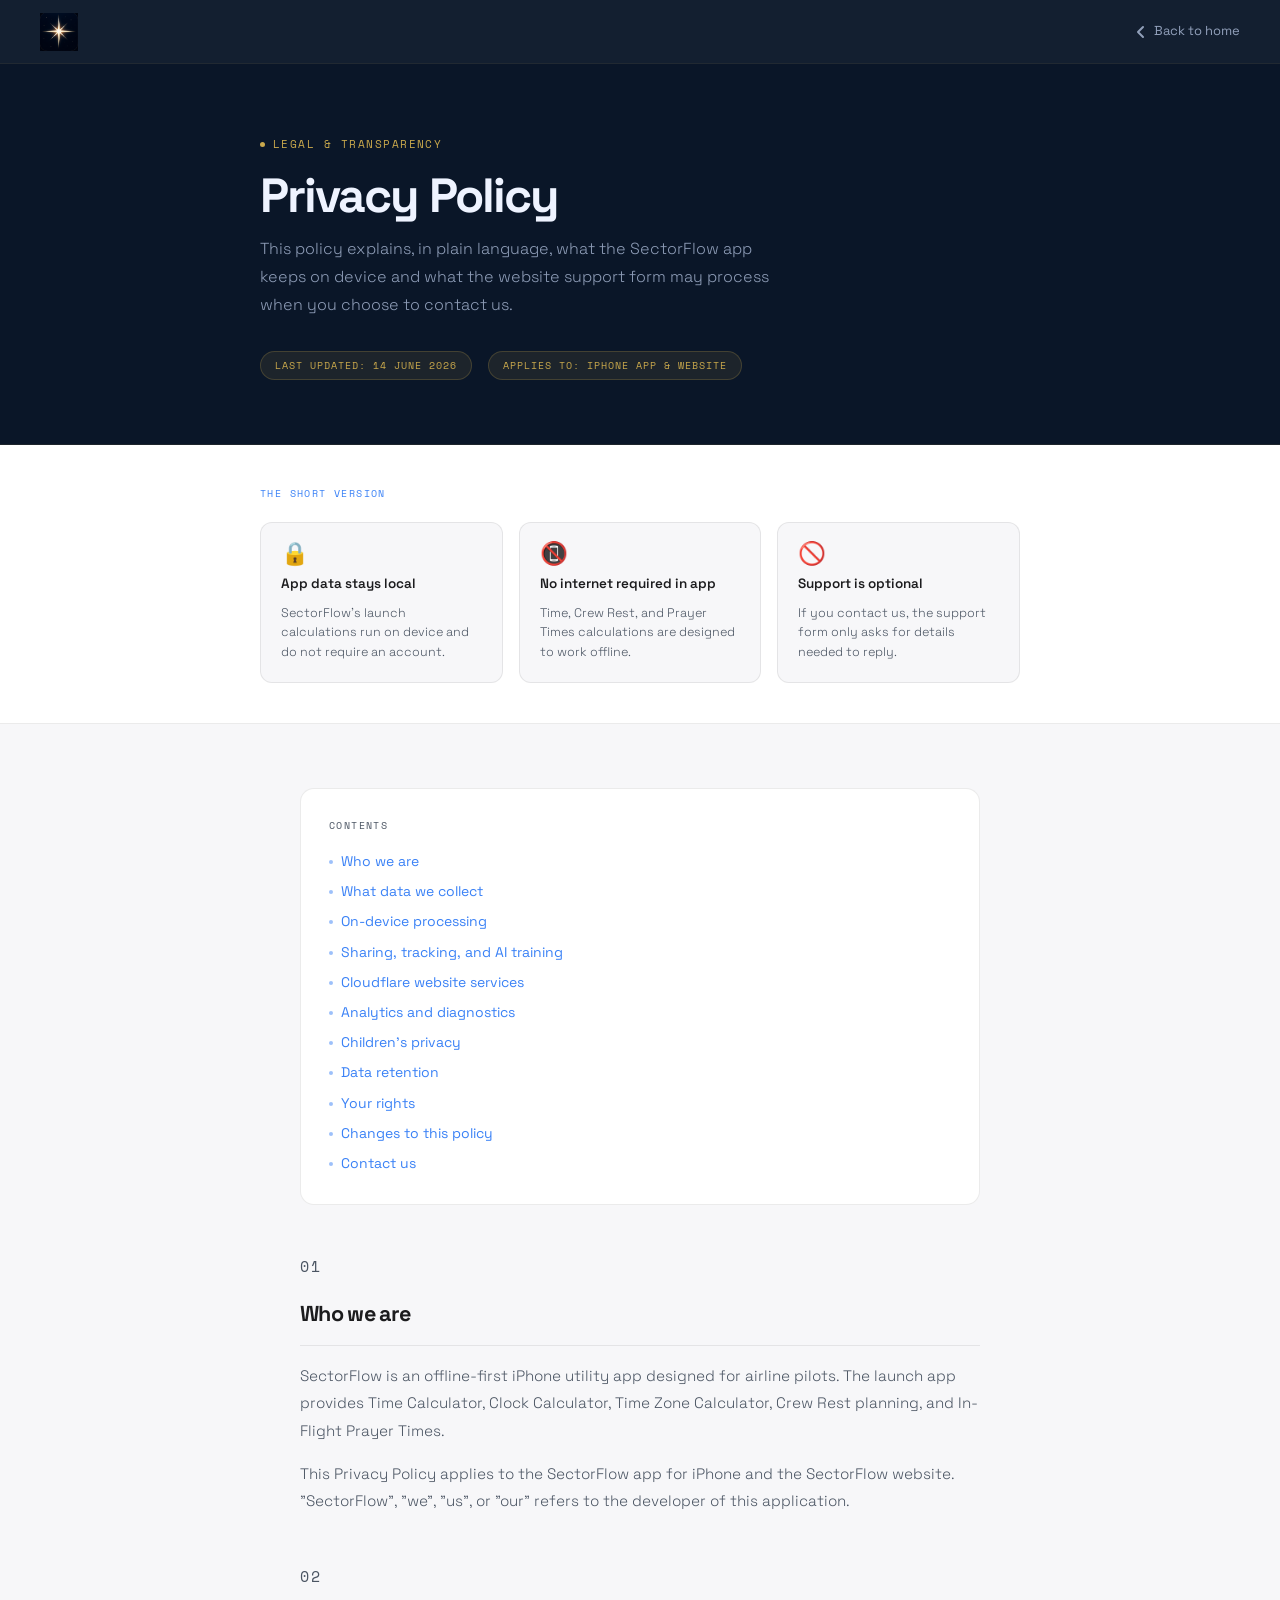
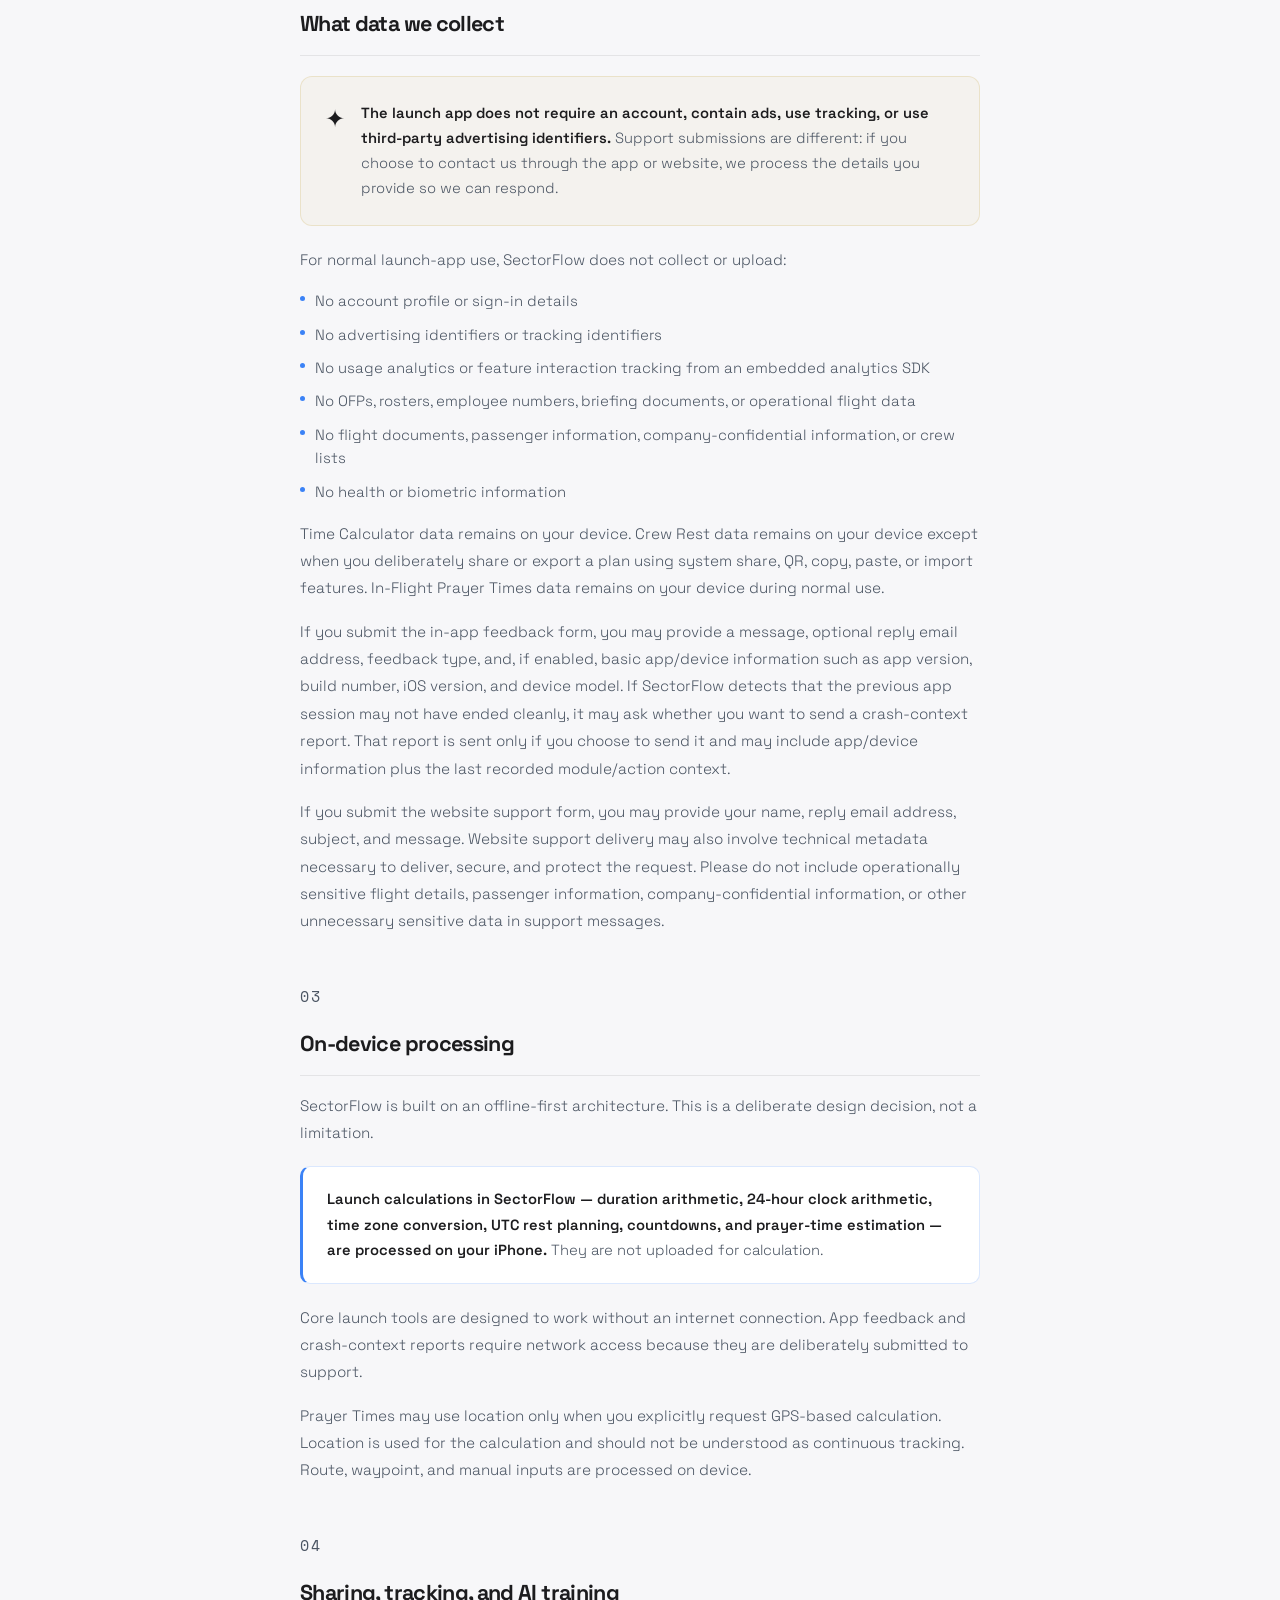
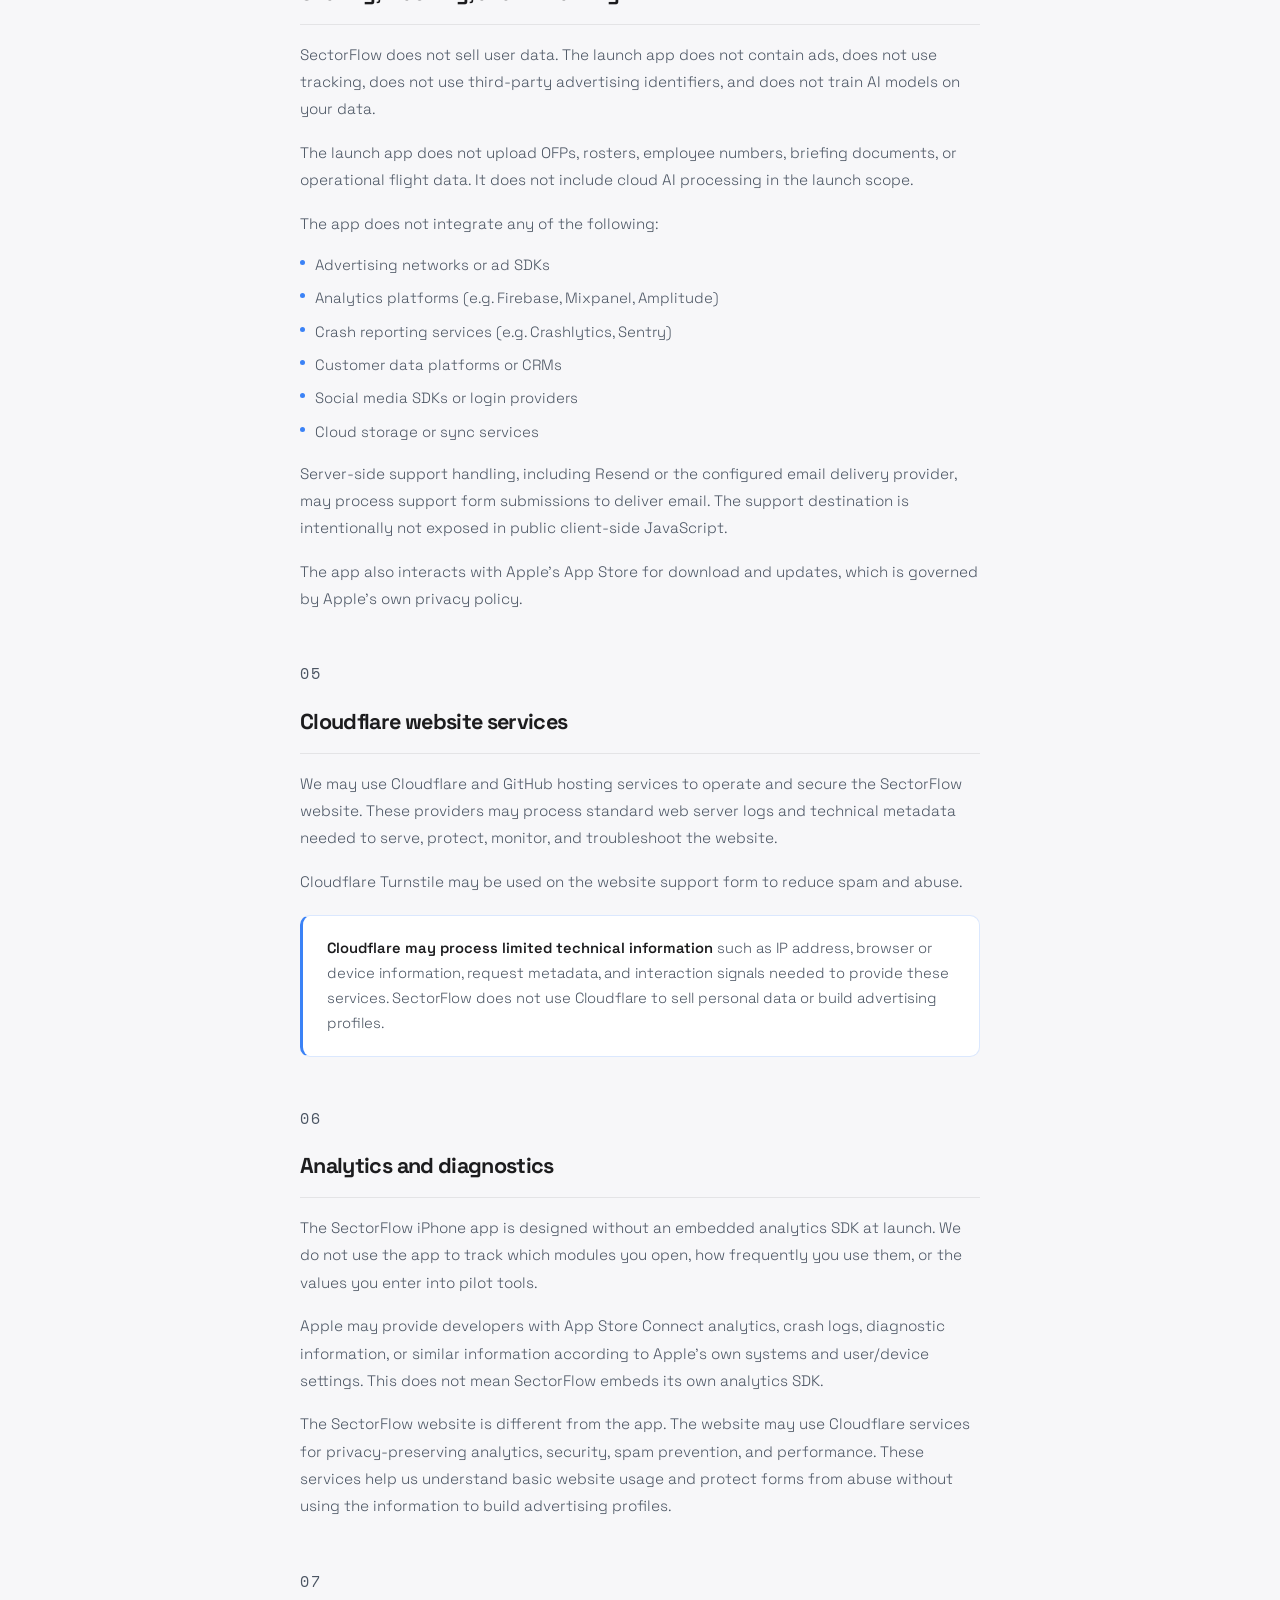
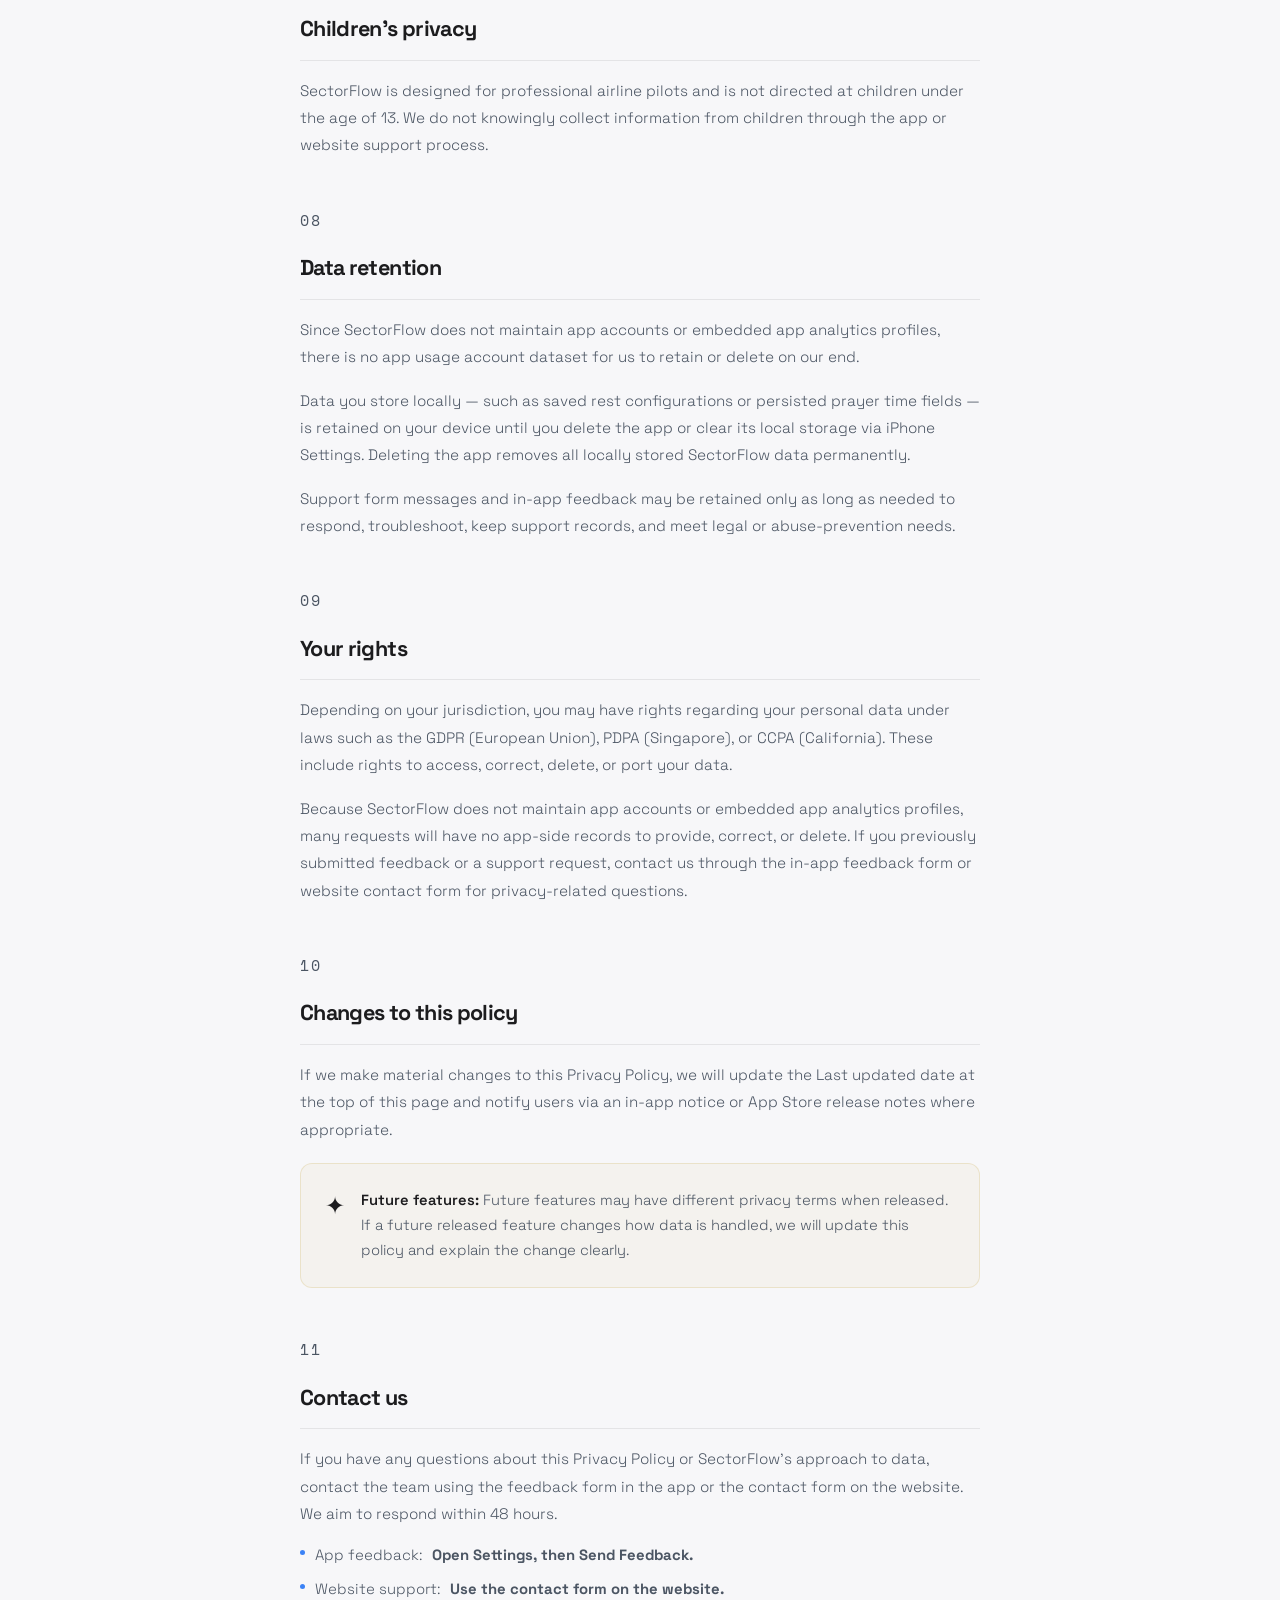
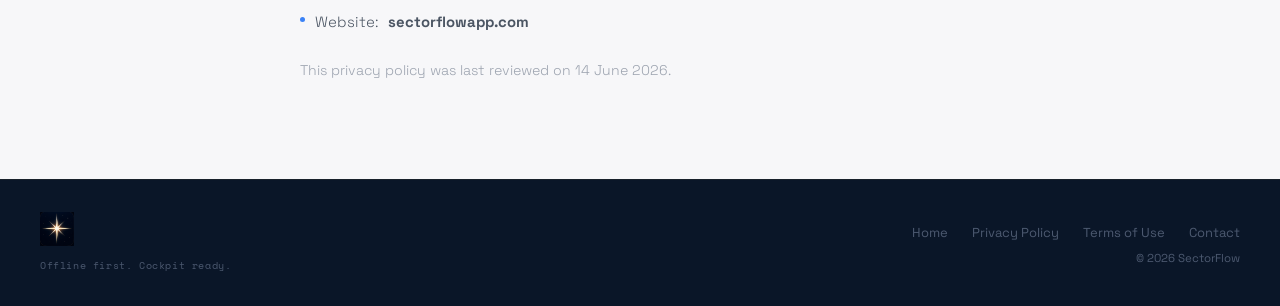
==== commit f454a330: "Update privacy.html" ====
--- a/privacy.html
+++ b/privacy.html
@@ -136,7 +136,7 @@
     <h1 class="banner-title">Privacy Policy</h1>
     <p class="banner-sub">This policy explains, in plain language, what the SectorFlow app keeps on device and what the website support form may process when you choose to contact us.</p>
     <div class="banner-meta">
-      <span class="meta-pill">Last updated: 11 June 2026</span>
+      <span class="meta-pill">Last updated: 14 June 2026</span>
       <span class="meta-pill">Applies to: iPhone app &amp; website</span>
     </div>
   </div>
@@ -149,12 +149,12 @@
       <div class="summary-card">
         <div class="summary-icon">🔒</div>
         <p class="summary-title">App data stays local</p>
-        <p class="summary-text">SectorFlow's app calculations run on device and do not require an account.</p>
+        <p class="summary-text">SectorFlow's launch calculations run on device and do not require an account.</p>
       </div>
       <div class="summary-card">
         <div class="summary-icon">📵</div>
         <p class="summary-title">No internet required in app</p>
-        <p class="summary-text">Core app tools are designed to work without network access.</p>
+        <p class="summary-text">Time, Crew Rest, and Prayer Times calculations are designed to work offline.</p>
       </div>
       <div class="summary-card">
         <div class="summary-icon">🚫</div>
@@ -172,9 +172,9 @@
       <li><a href="#s1">Who we are</a></li>
       <li><a href="#s2">What data we collect</a></li>
       <li><a href="#s3">On-device processing</a></li>
-      <li><a href="#s4">No third-party sharing</a></li>
+      <li><a href="#s4">Sharing, tracking, and AI training</a></li>
       <li><a href="#s5">Cloudflare website services</a></li>
-      <li><a href="#s6">App analytics and website analytics</a></li>
+      <li><a href="#s6">Analytics and diagnostics</a></li>
       <li><a href="#s7">Children's privacy</a></li>
       <li><a href="#s8">Data retention</a></li>
       <li><a href="#s9">Your rights</a></li>
@@ -186,7 +186,7 @@
   <div class="policy-section" id="s1">
     <p class="section-num">01</p>
     <h2>Who we are</h2>
-    <p>SectorFlow is an iPhone app designed for airline pilots, providing operational utilities including crew rest planning, UTC time calculations, and in-flight prayer time estimation.</p>
+    <p>SectorFlow is an offline-first iPhone utility app designed for airline pilots. The launch app provides Time Calculator, Clock Calculator, Time Zone Calculator, Crew Rest planning, and In-Flight Prayer Times.</p>
     <p>This Privacy Policy applies to the SectorFlow app for iPhone and the SectorFlow website. "SectorFlow", "we", "us", or "our" refers to the developer of this application.</p>
   </div>
 
@@ -195,19 +195,20 @@
     <h2>What data we collect</h2>
     <div class="gold-box">
       <div class="gold-box-icon">✦</div>
-      <p><strong>In the app: no account or tracking data is collected.</strong> Website support submissions are different: if you choose to send the support form, we process the contact details and message you provide so we can reply.</p>
-    </div>
-    <p>For normal app use, SectorFlow does not collect:</p>
+      <p><strong>The launch app does not require an account, contain ads, use tracking, or use third-party advertising identifiers.</strong> Support submissions are different: if you choose to contact us through the app or website, we process the details you provide so we can respond.</p>
+    </div>
+    <p>For normal launch-app use, SectorFlow does not collect or upload:</p>
     <ul>
-      <li>No device identifiers or advertising IDs</li>
-      <li>No location data — GPS coordinates you enter remain on your device only</li>
-      <li>No usage analytics or feature interaction tracking</li>
-      <li>No crash reports sent to external services</li>
-      <li>No flight data, route information, or OFP content</li>
+      <li>No account profile or sign-in details</li>
+      <li>No advertising identifiers or tracking identifiers</li>
+      <li>No usage analytics or feature interaction tracking from an embedded analytics SDK</li>
+      <li>No OFPs, rosters, employee numbers, briefing documents, or operational flight data</li>
+      <li>No flight documents, passenger information, company-confidential information, or crew lists</li>
       <li>No health or biometric information</li>
     </ul>
-    <p>Any data you enter into SectorFlow — departure times, GPS coordinates, rest period configurations — is stored locally on your device and is not transmitted by the app during normal use.</p>
-    <p>If you submit the website support form, you may provide your name, reply email address, subject, and message. Please do not include operationally sensitive flight details, passenger information, company-confidential information, or other unnecessary sensitive data.</p>
+    <p>Time Calculator data remains on your device. Crew Rest data remains on your device except when you deliberately share or export a plan using system share, QR, copy, paste, or import features. In-Flight Prayer Times data remains on your device during normal use.</p>
+    <p>If you submit the in-app feedback form, you may provide a message, optional reply email address, feedback type, and, if enabled, basic app/device information such as app version, build number, iOS version, and device model. If SectorFlow detects that the previous app session may not have ended cleanly, it may ask whether you want to send a crash-context report. That report is sent only if you choose to send it and may include app/device information plus the last recorded module/action context.</p>
+    <p>If you submit the website support form, you may provide your name, reply email address, subject, and message. Website support delivery may also involve technical metadata necessary to deliver, secure, and protect the request. Please do not include operationally sensitive flight details, passenger information, company-confidential information, or other unnecessary sensitive data in support messages.</p>
   </div>
 
   <div class="policy-section" id="s3">
@@ -215,16 +216,18 @@
     <h2>On-device processing</h2>
     <p>SectorFlow is built on an offline-first architecture. This is a deliberate design decision, not a limitation.</p>
     <div class="highlight-box">
-      <p><strong>Every calculation in SectorFlow — rest period scheduling, UTC arithmetic, prayer time estimation, time zone conversion — is performed entirely on your iPhone.</strong> No data is sent to any server at any point during normal use of the app.</p>
-    </div>
-    <p>SectorFlow works without an internet connection. You could disable Wi-Fi and mobile data entirely and every module would continue to work exactly as expected.</p>
-    <p>Prayer time calculations use GPS coordinates you provide. Those coordinates are used solely for the calculation and are not stored beyond your session unless you choose to save them, in which case they remain only on your device.</p>
+      <p><strong>Launch calculations in SectorFlow — duration arithmetic, 24-hour clock arithmetic, time zone conversion, UTC rest planning, countdowns, and prayer-time estimation — are processed on your iPhone.</strong> They are not uploaded for calculation.</p>
+    </div>
+    <p>Core launch tools are designed to work without an internet connection. App feedback and crash-context reports require network access because they are deliberately submitted to support.</p>
+    <p>Prayer Times may use location only when you explicitly request GPS-based calculation. Location is used for the calculation and should not be understood as continuous tracking. Route, waypoint, and manual inputs are processed on device.</p>
   </div>
 
   <div class="policy-section" id="s4">
     <p class="section-num">04</p>
-    <h2>No third-party sharing</h2>
-    <p>SectorFlow does not sell personal information or use advertising trackers. The app does not integrate any of the following:</p>
+    <h2>Sharing, tracking, and AI training</h2>
+    <p>SectorFlow does not sell user data. The launch app does not contain ads, does not use tracking, does not use third-party advertising identifiers, and does not train AI models on your data.</p>
+    <p>The launch app does not upload OFPs, rosters, employee numbers, briefing documents, or operational flight data. It does not include cloud AI processing in the launch scope.</p>
+    <p>The app does not integrate any of the following:</p>
     <ul>
       <li>Advertising networks or ad SDKs</li>
       <li>Analytics platforms (e.g. Firebase, Mixpanel, Amplitude)</li>
@@ -233,14 +236,15 @@
       <li>Social media SDKs or login providers</li>
       <li>Cloud storage or sync services</li>
     </ul>
-    <p>Server-side support handling, including any email provider used to deliver support messages, should be configured in the Cloudflare Worker environment and not exposed in the static website.</p>
+    <p>Server-side support handling, including Resend or the configured email delivery provider, may process support form submissions to deliver email. The support destination is intentionally not exposed in public client-side JavaScript.</p>
     <p>The app also interacts with Apple's App Store for download and updates, which is governed by Apple's own privacy policy.</p>
   </div>
 
   <div class="policy-section" id="s5">
     <p class="section-num">05</p>
     <h2>Cloudflare website services</h2>
-    <p>We may use Cloudflare services to help operate, secure, protect, and understand basic usage of the SectorFlow website. This may include privacy-preserving website analytics, bot/spam protection, and security features such as Cloudflare Turnstile.</p>
+    <p>We may use Cloudflare and GitHub hosting services to operate and secure the SectorFlow website. These providers may process standard web server logs and technical metadata needed to serve, protect, monitor, and troubleshoot the website.</p>
+    <p>Cloudflare Turnstile may be used on the website support form to reduce spam and abuse.</p>
     <div class="highlight-box">
       <p><strong>Cloudflare may process limited technical information</strong> such as IP address, browser or device information, request metadata, and interaction signals needed to provide these services. SectorFlow does not use Cloudflare to sell personal data or build advertising profiles.</p>
     </div>
@@ -248,8 +252,9 @@
 
   <div class="policy-section" id="s6">
     <p class="section-num">06</p>
-    <h2>App analytics and website analytics</h2>
-    <p>The SectorFlow iPhone app is designed without an analytics SDK at launch. We do not use the app to track which modules you open, how frequently you use them, or the values you enter into pilot tools.</p>
+    <h2>Analytics and diagnostics</h2>
+    <p>The SectorFlow iPhone app is designed without an embedded analytics SDK at launch. We do not use the app to track which modules you open, how frequently you use them, or the values you enter into pilot tools.</p>
+    <p>Apple may provide developers with App Store Connect analytics, crash logs, diagnostic information, or similar information according to Apple's own systems and user/device settings. This does not mean SectorFlow embeds its own analytics SDK.</p>
     <p>The SectorFlow website is different from the app. The website may use Cloudflare services for privacy-preserving analytics, security, spam prevention, and performance. These services help us understand basic website usage and protect forms from abuse without using the information to build advertising profiles.</p>
   </div>
 
@@ -262,16 +267,16 @@
   <div class="policy-section" id="s8">
     <p class="section-num">08</p>
     <h2>Data retention</h2>
-    <p>Since SectorFlow does not collect app usage data, there is no app usage dataset for us to retain or delete on our end.</p>
+    <p>Since SectorFlow does not maintain app accounts or embedded app analytics profiles, there is no app usage account dataset for us to retain or delete on our end.</p>
     <p>Data you store locally — such as saved rest configurations or persisted prayer time fields — is retained on your device until you delete the app or clear its local storage via iPhone Settings. Deleting the app removes all locally stored SectorFlow data permanently.</p>
-    <p>Support form messages may be retained only as long as needed to respond, troubleshoot, keep support records, and meet legal or abuse-prevention needs.</p>
+    <p>Support form messages and in-app feedback may be retained only as long as needed to respond, troubleshoot, keep support records, and meet legal or abuse-prevention needs.</p>
   </div>
 
   <div class="policy-section" id="s9">
     <p class="section-num">09</p>
     <h2>Your rights</h2>
     <p>Depending on your jurisdiction, you may have rights regarding your personal data under laws such as the GDPR (European Union), PDPA (Singapore), or CCPA (California). These include rights to access, correct, delete, or port your data.</p>
-    <p>Because SectorFlow does not maintain app accounts or analytics profiles, many requests will have no app-side records to provide, correct, or delete. If you previously submitted the support form, contact us through the support form for privacy-related questions.</p>
+    <p>Because SectorFlow does not maintain app accounts or embedded app analytics profiles, many requests will have no app-side records to provide, correct, or delete. If you previously submitted feedback or a support request, contact us through the in-app feedback form or website contact form for privacy-related questions.</p>
   </div>
 
   <div class="policy-section" id="s10">
@@ -280,19 +285,20 @@
     <p>If we make material changes to this Privacy Policy, we will update the Last updated date at the top of this page and notify users via an in-app notice or App Store release notes where appropriate.</p>
     <div class="gold-box">
       <div class="gold-box-icon">✦</div>
-      <p><strong>Our commitment:</strong> If a future feature ever involves any data leaving your device, we will tell you clearly what, why, and where — before it happens, not after. You will always be in control.</p>
+      <p><strong>Future features:</strong> Future features may have different privacy terms when released. If a future released feature changes how data is handled, we will update this policy and explain the change clearly.</p>
     </div>
   </div>
 
   <div class="policy-section" id="s11">
     <p class="section-num">11</p>
     <h2>Contact us</h2>
-    <p>If you have any questions about this Privacy Policy or SectorFlow's approach to data, use the support form for privacy, technical, or app-related questions. We aim to respond within 48 hours.</p>
+    <p>If you have any questions about this Privacy Policy or SectorFlow's approach to data, contact the team using the feedback form in the app or the contact form on the website. We aim to respond within 48 hours.</p>
     <ul>
-      <li>Support: <strong>Use the secure support form on the website.</strong></li>
+      <li>App feedback: <strong>Open Settings, then Send Feedback.</strong></li>
+      <li>Website support: <strong>Use the contact form on the website.</strong></li>
       <li>Website: <strong>sectorflowapp.com</strong></li>
     </ul>
-    <p style="margin-top:1.5rem;font-size:.88rem;color:#9CA3AF;">This privacy policy was last reviewed on 11 June 2026.</p>
+    <p style="margin-top:1.5rem;font-size:.88rem;color:#9CA3AF;">This privacy policy was last reviewed on 14 June 2026.</p>
   </div>
 </div>
 
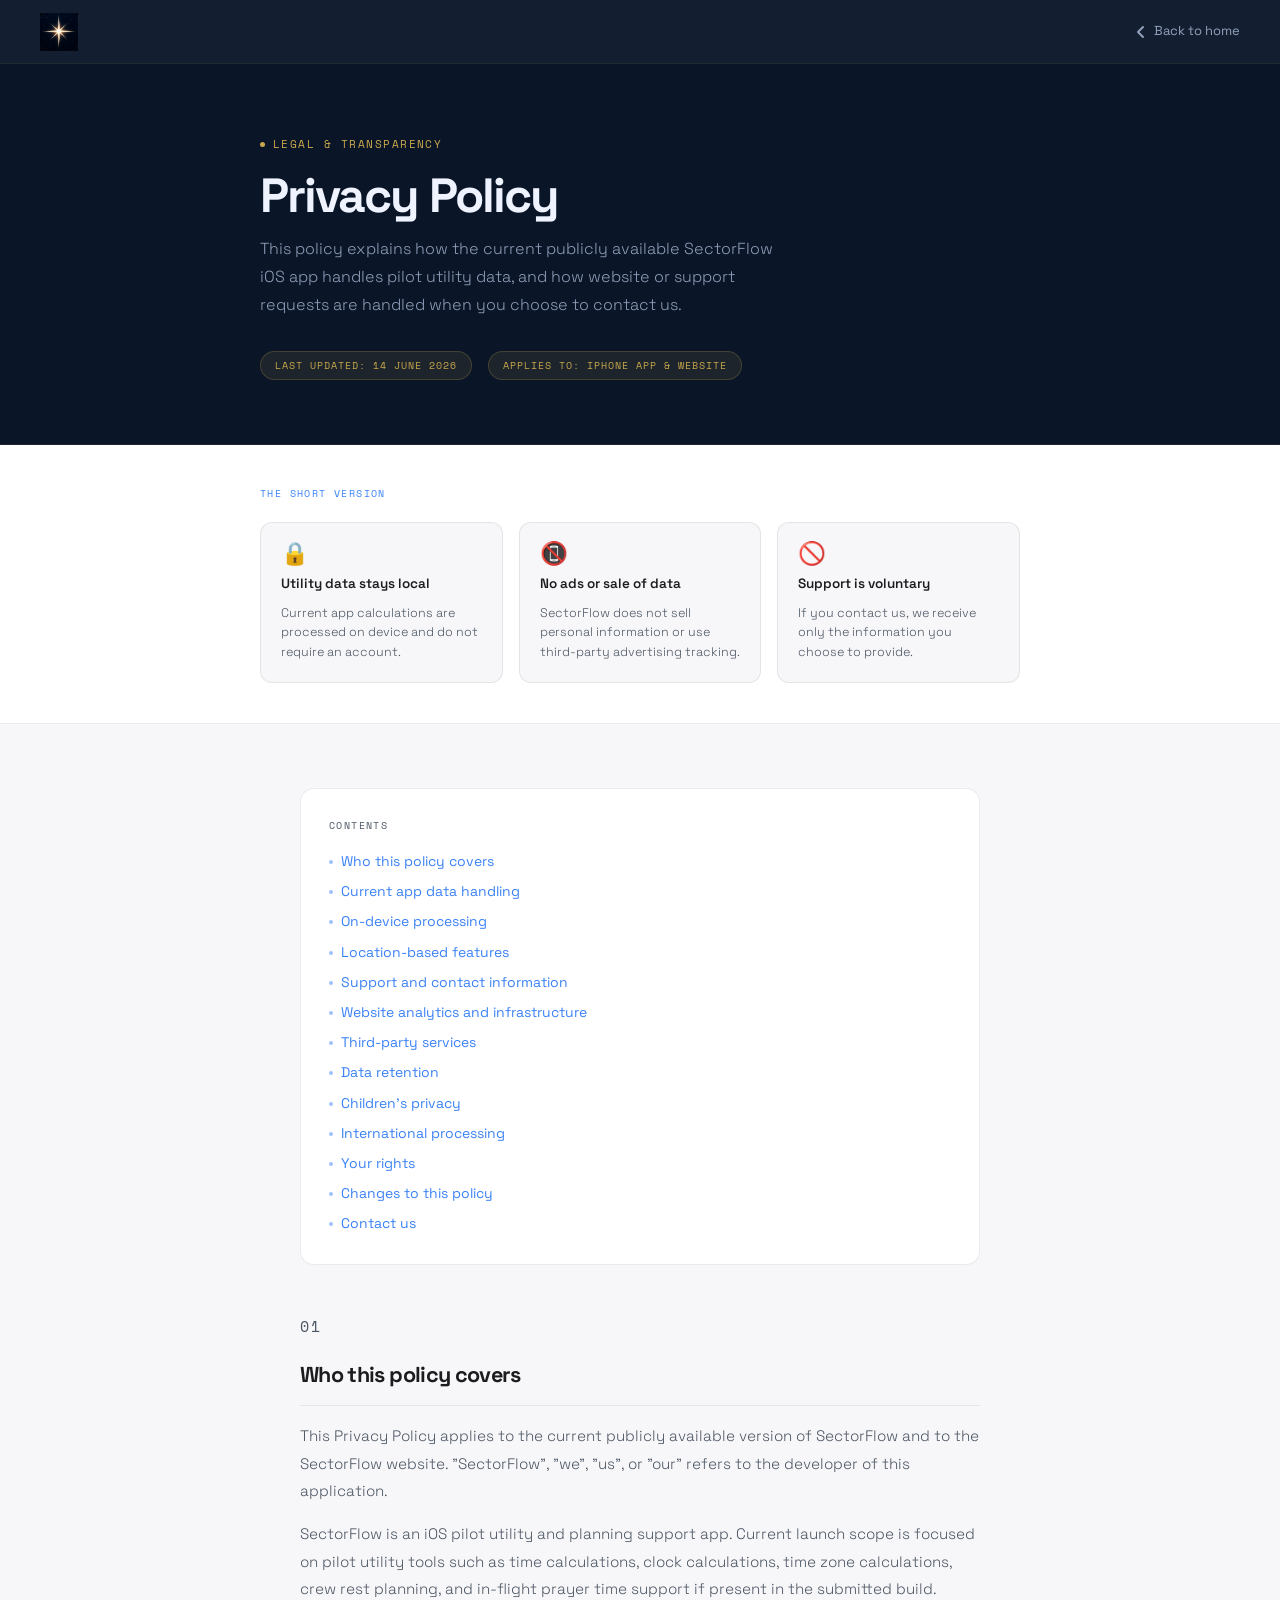
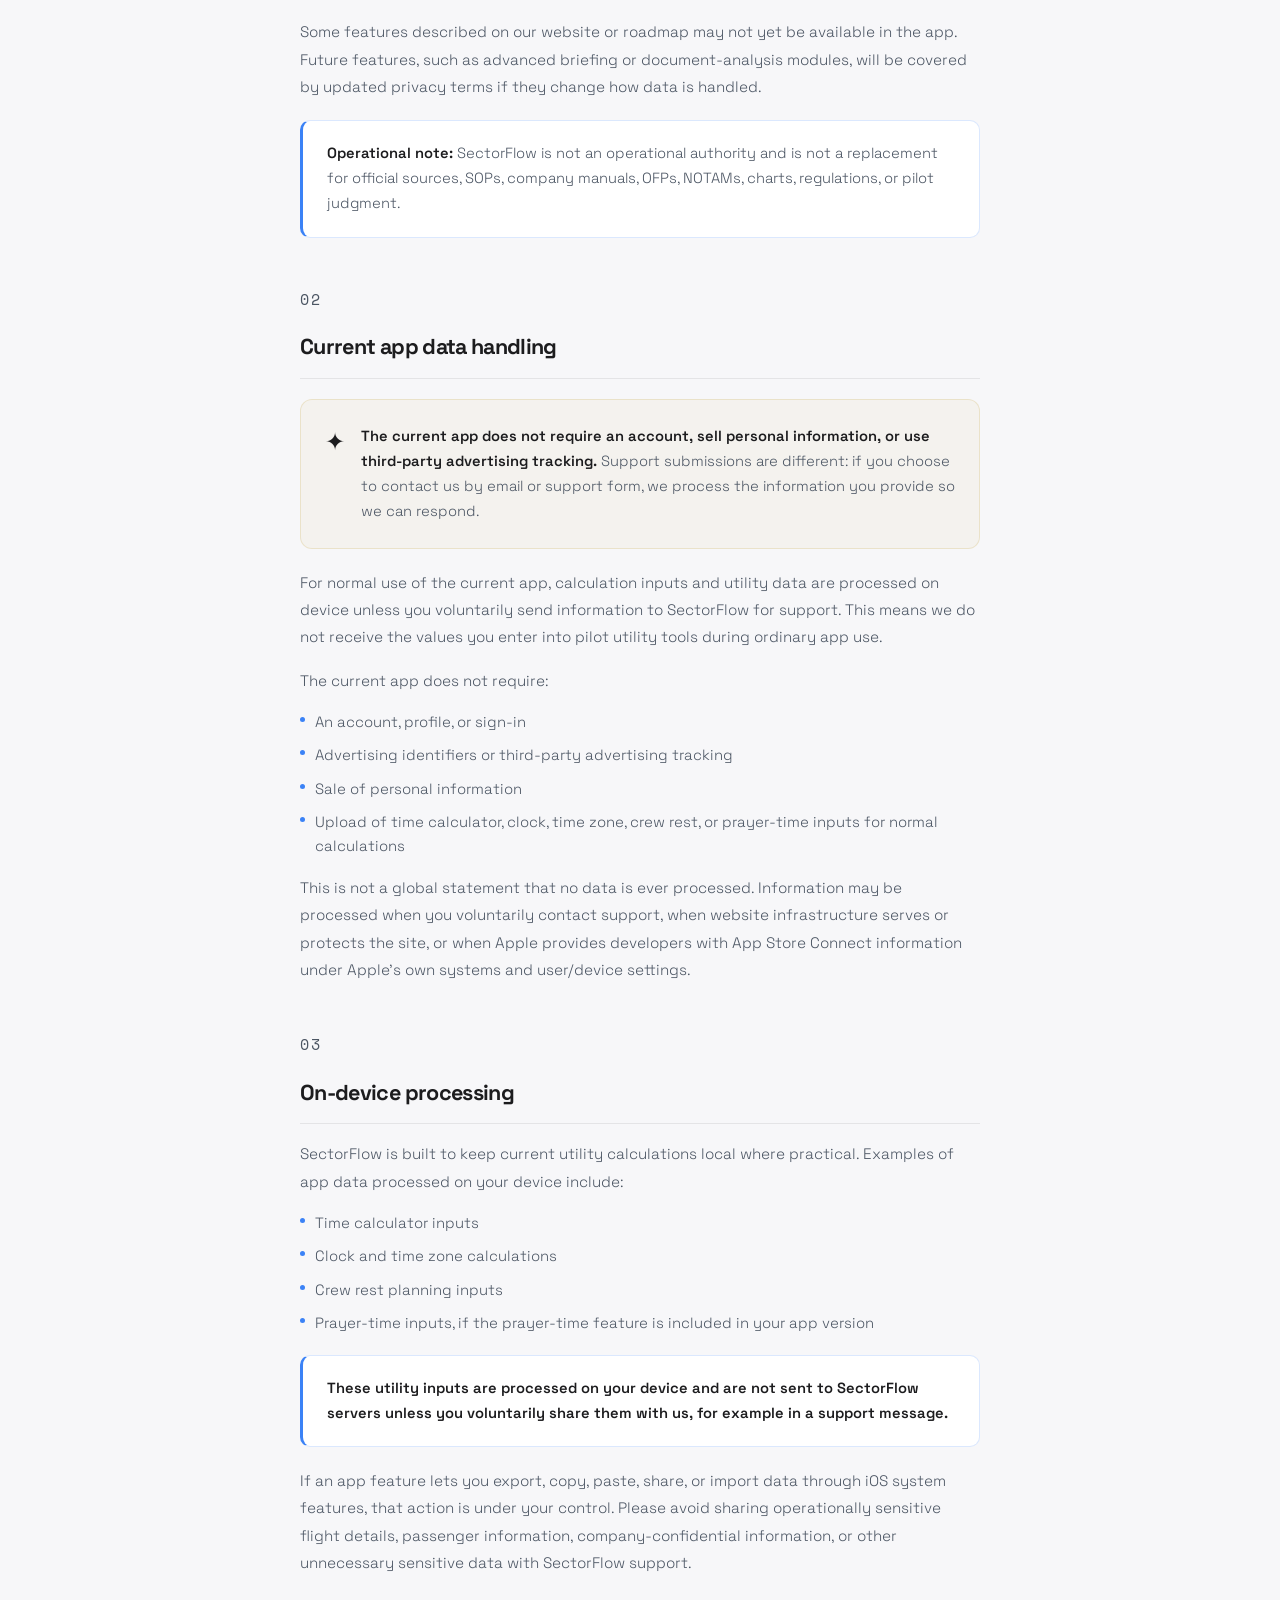
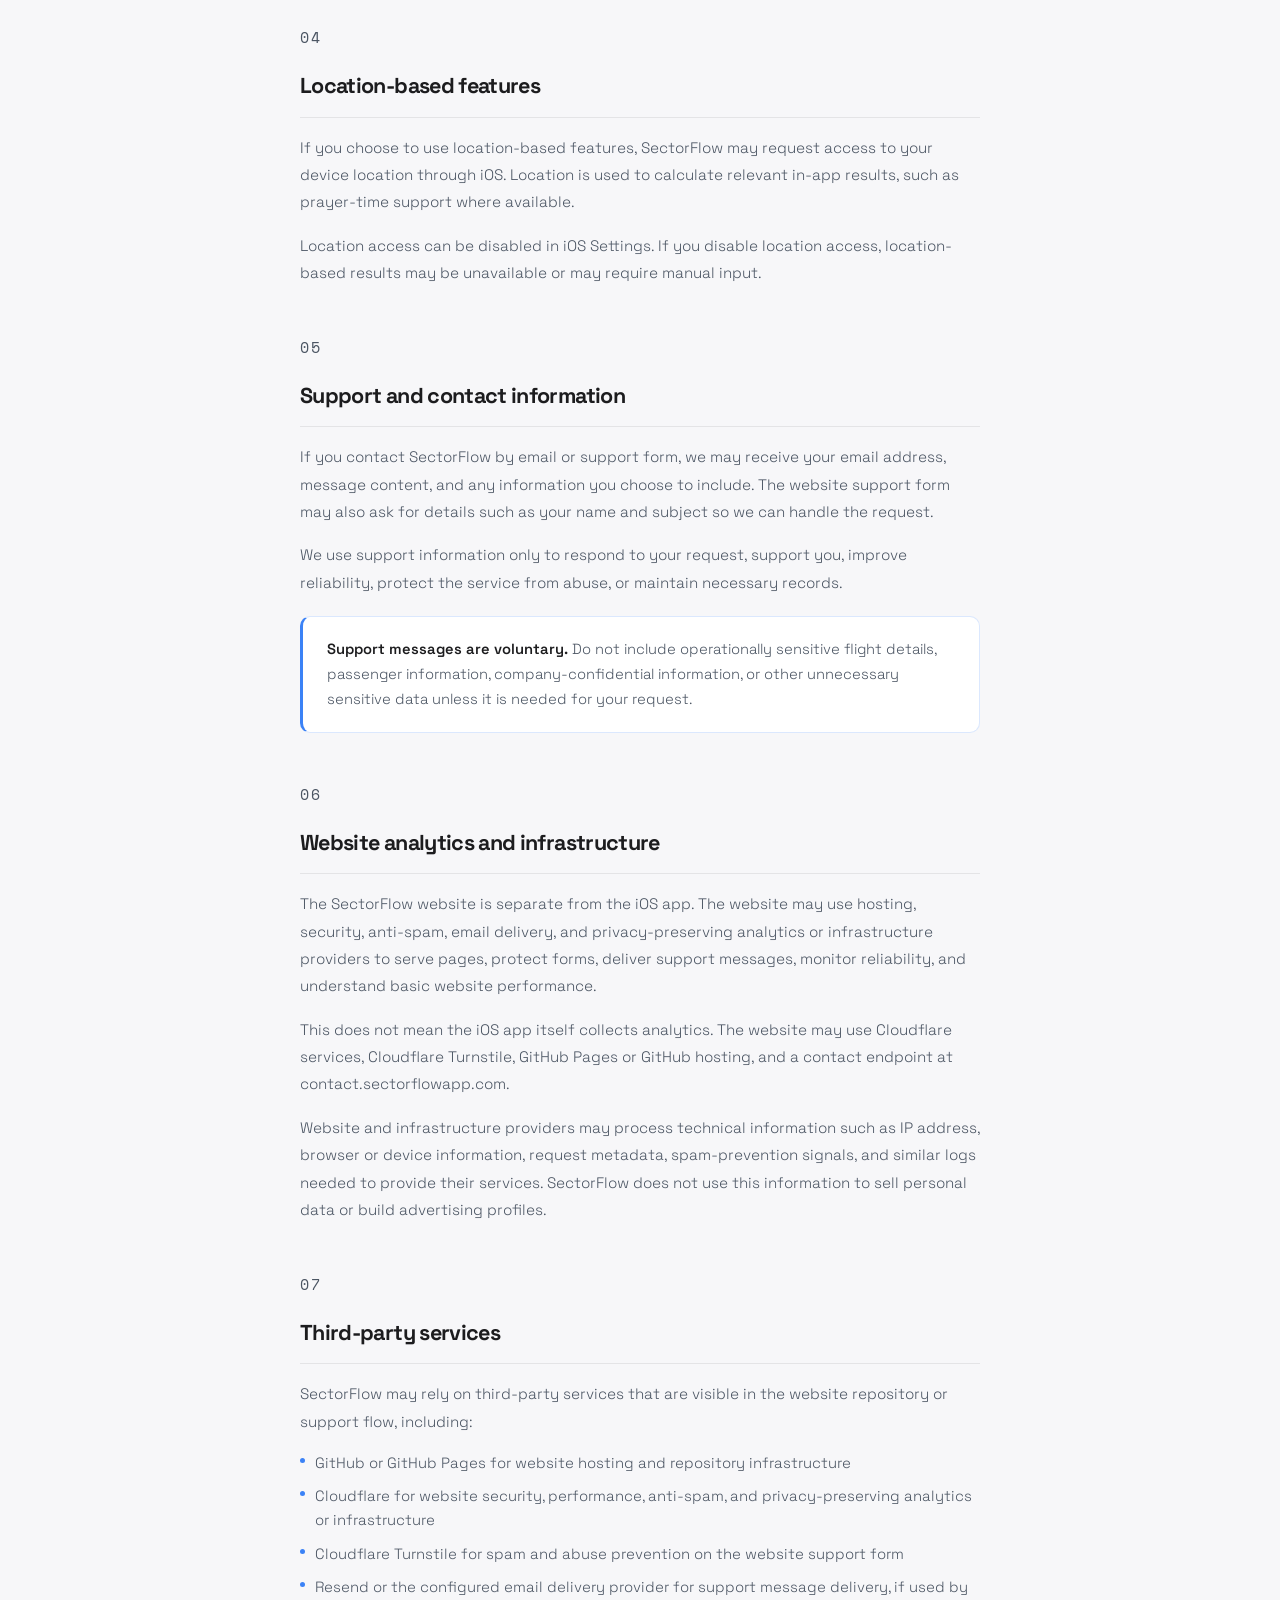
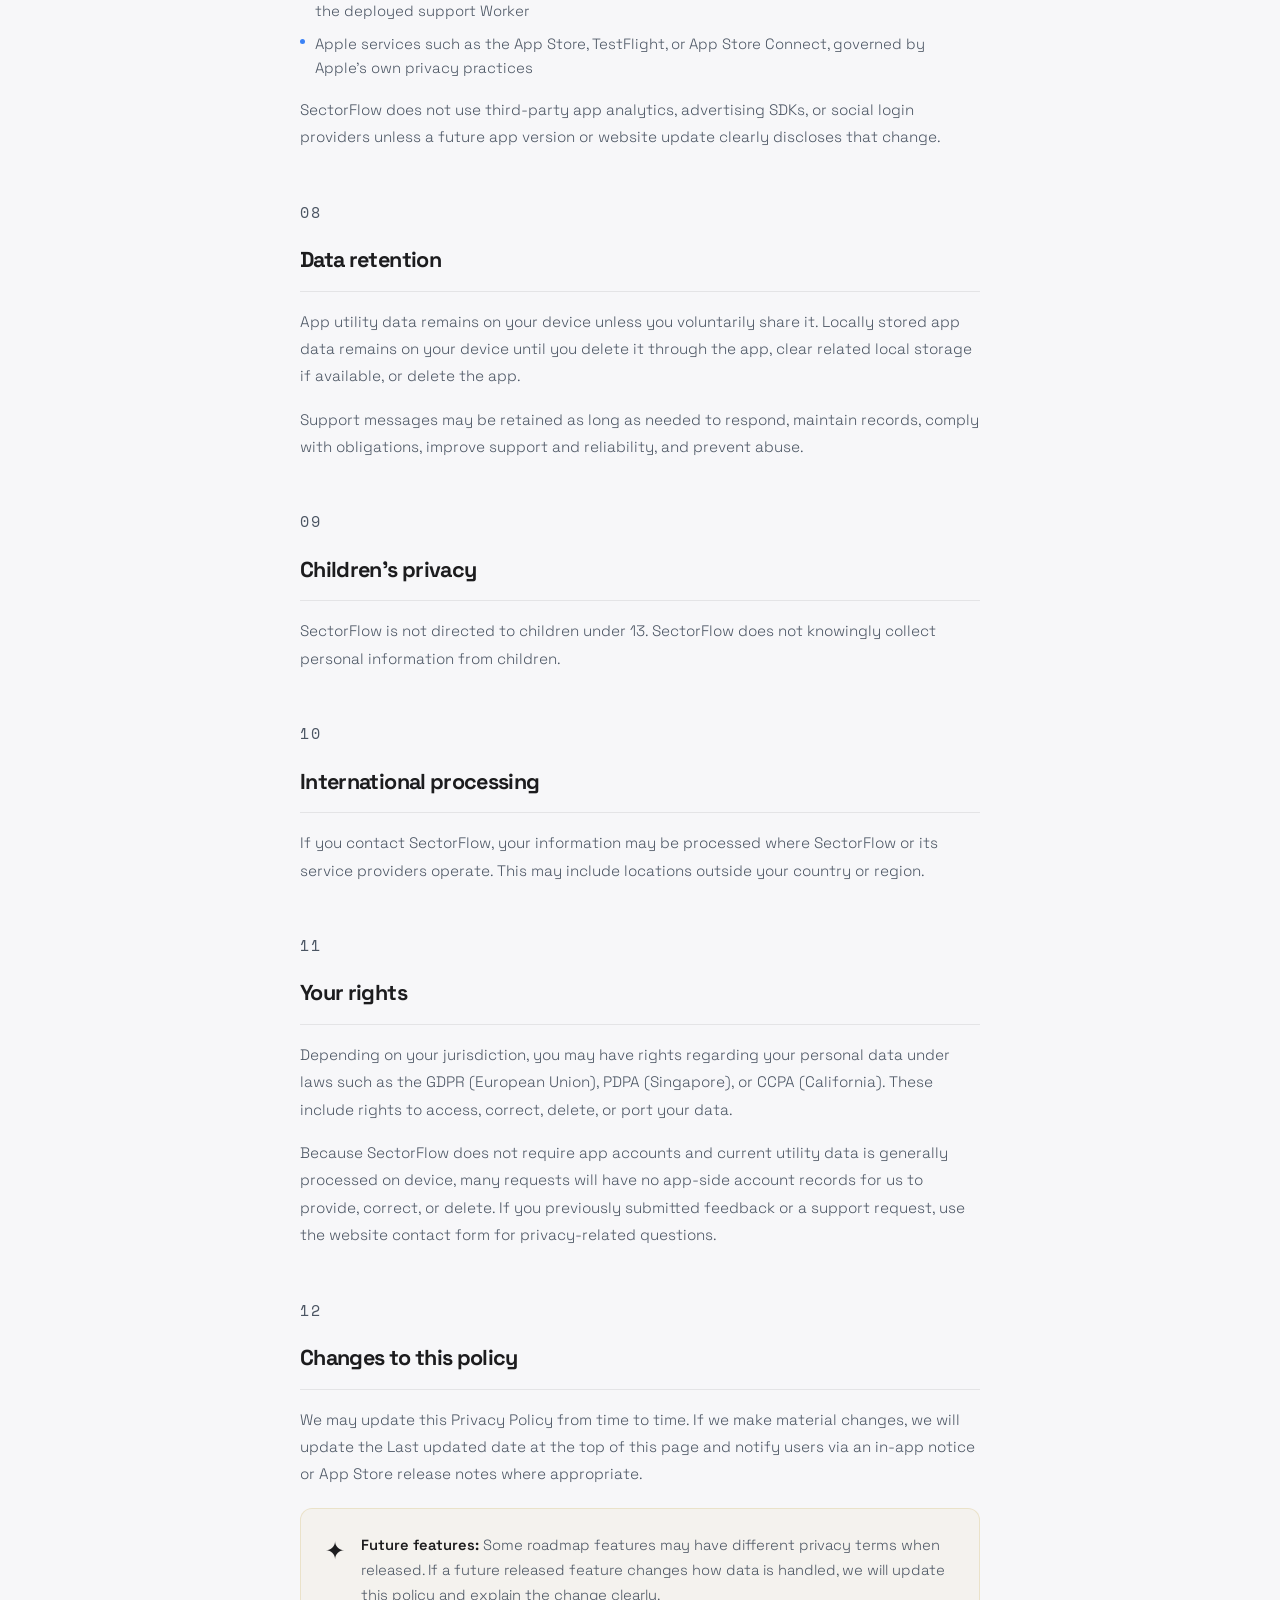
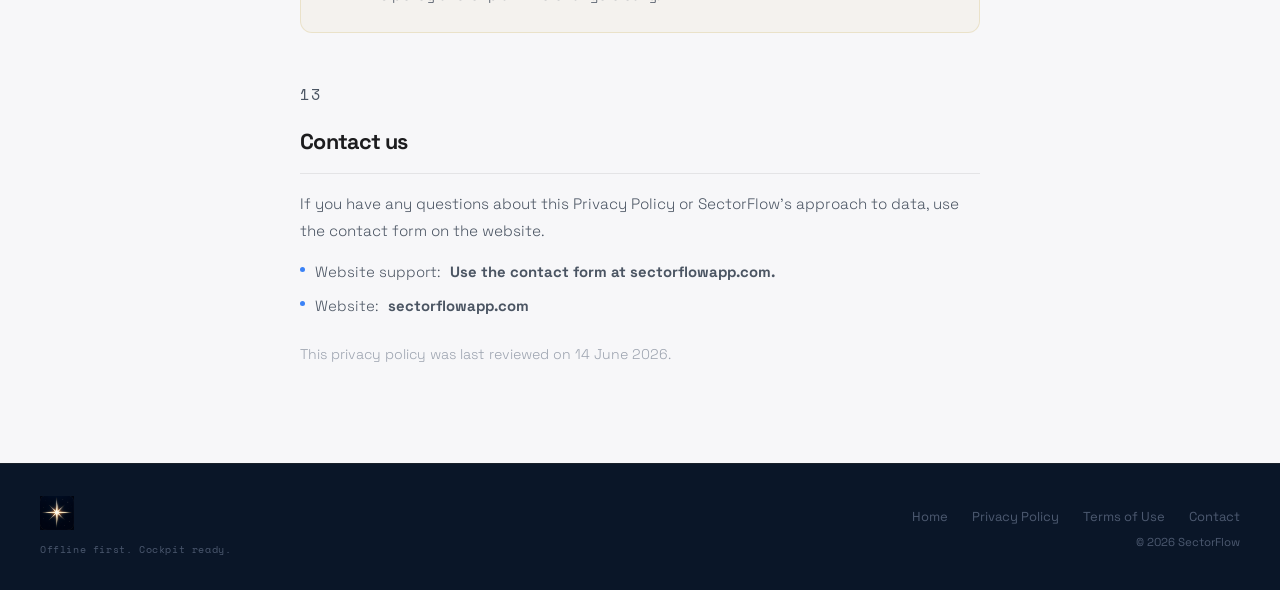
==== commit 75510de3: "Update privacy.html" ====
--- a/privacy.html
+++ b/privacy.html
@@ -3,18 +3,18 @@
 <head>
 <meta charset="UTF-8">
 <meta name="viewport" content="width=device-width, initial-scale=1.0">
-<title>Privacy Policy — SectorFlow</title>
-<meta name="description" content="Read how SectorFlow handles app and website privacy, including support forms, Cloudflare security services, analytics disclosure, and user data requests.">
+<title>Privacy Policy</title>
+<meta name="description" content="Read how SectorFlow handles privacy for the current iOS app, on-device pilot utility data, support requests, and website infrastructure.">
 <link rel="canonical" href="https://sectorflowapp.com/privacy.html">
 <meta property="og:type" content="website">
 <meta property="og:site_name" content="SectorFlow">
-<meta property="og:title" content="Privacy Policy — SectorFlow">
-<meta property="og:description" content="How SectorFlow handles privacy for the iPhone app, website support forms, Cloudflare security services, analytics disclosure, and user data requests.">
+<meta property="og:title" content="Privacy Policy">
+<meta property="og:description" content="How SectorFlow handles privacy for the current iOS app, on-device pilot utility data, support requests, and website infrastructure.">
 <meta property="og:url" content="https://sectorflowapp.com/privacy.html">
 <meta property="og:image" content="https://sectorflowapp.com/assets/screenshots/Logo.png">
 <meta name="twitter:card" content="summary">
-<meta name="twitter:title" content="Privacy Policy — SectorFlow">
-<meta name="twitter:description" content="How SectorFlow handles privacy for the iPhone app, website support forms, Cloudflare services, and user data requests.">
+<meta name="twitter:title" content="Privacy Policy">
+<meta name="twitter:description" content="How SectorFlow handles privacy for the current iOS app, on-device pilot utility data, support requests, and website infrastructure.">
 <meta name="twitter:image" content="https://sectorflowapp.com/assets/screenshots/Logo.png">
 <link rel="preconnect" href="https://fonts.googleapis.com">
 <link rel="preconnect" href="https://fonts.gstatic.com" crossorigin>
@@ -134,7 +134,7 @@
   <div class="banner-inner">
     <p class="banner-eyebrow">Legal &amp; transparency</p>
     <h1 class="banner-title">Privacy Policy</h1>
-    <p class="banner-sub">This policy explains, in plain language, what the SectorFlow app keeps on device and what the website support form may process when you choose to contact us.</p>
+    <p class="banner-sub">This policy explains how the current publicly available SectorFlow iOS app handles pilot utility data, and how website or support requests are handled when you choose to contact us.</p>
     <div class="banner-meta">
       <span class="meta-pill">Last updated: 14 June 2026</span>
       <span class="meta-pill">Applies to: iPhone app &amp; website</span>
@@ -148,18 +148,18 @@
     <div class="summary-grid">
       <div class="summary-card">
         <div class="summary-icon">🔒</div>
-        <p class="summary-title">App data stays local</p>
-        <p class="summary-text">SectorFlow's launch calculations run on device and do not require an account.</p>
+        <p class="summary-title">Utility data stays local</p>
+        <p class="summary-text">Current app calculations are processed on device and do not require an account.</p>
       </div>
       <div class="summary-card">
         <div class="summary-icon">📵</div>
-        <p class="summary-title">No internet required in app</p>
-        <p class="summary-text">Time, Crew Rest, and Prayer Times calculations are designed to work offline.</p>
+        <p class="summary-title">No ads or sale of data</p>
+        <p class="summary-text">SectorFlow does not sell personal information or use third-party advertising tracking.</p>
       </div>
       <div class="summary-card">
         <div class="summary-icon">🚫</div>
-        <p class="summary-title">Support is optional</p>
-        <p class="summary-text">If you contact us, the support form only asks for details needed to reply.</p>
+        <p class="summary-title">Support is voluntary</p>
+        <p class="summary-text">If you contact us, we receive only the information you choose to provide.</p>
       </div>
     </div>
   </div>
@@ -169,133 +169,148 @@
   <div class="toc">
     <p class="toc-label">Contents</p>
     <ol class="toc-list">
-      <li><a href="#s1">Who we are</a></li>
-      <li><a href="#s2">What data we collect</a></li>
+      <li><a href="#s1">Who this policy covers</a></li>
+      <li><a href="#s2">Current app data handling</a></li>
       <li><a href="#s3">On-device processing</a></li>
-      <li><a href="#s4">Sharing, tracking, and AI training</a></li>
-      <li><a href="#s5">Cloudflare website services</a></li>
-      <li><a href="#s6">Analytics and diagnostics</a></li>
-      <li><a href="#s7">Children's privacy</a></li>
+      <li><a href="#s4">Location-based features</a></li>
+      <li><a href="#s5">Support and contact information</a></li>
+      <li><a href="#s6">Website analytics and infrastructure</a></li>
+      <li><a href="#s7">Third-party services</a></li>
       <li><a href="#s8">Data retention</a></li>
-      <li><a href="#s9">Your rights</a></li>
-      <li><a href="#s10">Changes to this policy</a></li>
-      <li><a href="#s11">Contact us</a></li>
+      <li><a href="#s9">Children's privacy</a></li>
+      <li><a href="#s10">International processing</a></li>
+      <li><a href="#s11">Your rights</a></li>
+      <li><a href="#s12">Changes to this policy</a></li>
+      <li><a href="#s13">Contact us</a></li>
     </ol>
   </div>
 
   <div class="policy-section" id="s1">
     <p class="section-num">01</p>
-    <h2>Who we are</h2>
-    <p>SectorFlow is an offline-first iPhone utility app designed for airline pilots. The launch app provides Time Calculator, Clock Calculator, Time Zone Calculator, Crew Rest planning, and In-Flight Prayer Times.</p>
-    <p>This Privacy Policy applies to the SectorFlow app for iPhone and the SectorFlow website. "SectorFlow", "we", "us", or "our" refers to the developer of this application.</p>
+    <h2>Who this policy covers</h2>
+    <p>This Privacy Policy applies to the current publicly available version of SectorFlow and to the SectorFlow website. "SectorFlow", "we", "us", or "our" refers to the developer of this application.</p>
+    <p>SectorFlow is an iOS pilot utility and planning support app. Current launch scope is focused on pilot utility tools such as time calculations, clock calculations, time zone calculations, crew rest planning, and in-flight prayer time support if present in the submitted build.</p>
+    <p>Some features described on our website or roadmap may not yet be available in the app. Future features, such as advanced briefing or document-analysis modules, will be covered by updated privacy terms if they change how data is handled.</p>
+    <div class="highlight-box">
+      <p><strong>Operational note:</strong> SectorFlow is not an operational authority and is not a replacement for official sources, SOPs, company manuals, OFPs, NOTAMs, charts, regulations, or pilot judgment.</p>
+    </div>
   </div>
 
   <div class="policy-section" id="s2">
     <p class="section-num">02</p>
-    <h2>What data we collect</h2>
+    <h2>Current app data handling</h2>
     <div class="gold-box">
       <div class="gold-box-icon">✦</div>
-      <p><strong>The launch app does not require an account, contain ads, use tracking, or use third-party advertising identifiers.</strong> Support submissions are different: if you choose to contact us through the app or website, we process the details you provide so we can respond.</p>
-    </div>
-    <p>For normal launch-app use, SectorFlow does not collect or upload:</p>
+      <p><strong>The current app does not require an account, sell personal information, or use third-party advertising tracking.</strong> Support submissions are different: if you choose to contact us by email or support form, we process the information you provide so we can respond.</p>
+    </div>
+    <p>For normal use of the current app, calculation inputs and utility data are processed on device unless you voluntarily send information to SectorFlow for support. This means we do not receive the values you enter into pilot utility tools during ordinary app use.</p>
+    <p>The current app does not require:</p>
     <ul>
-      <li>No account profile or sign-in details</li>
-      <li>No advertising identifiers or tracking identifiers</li>
-      <li>No usage analytics or feature interaction tracking from an embedded analytics SDK</li>
-      <li>No OFPs, rosters, employee numbers, briefing documents, or operational flight data</li>
-      <li>No flight documents, passenger information, company-confidential information, or crew lists</li>
-      <li>No health or biometric information</li>
-    </ul>
-    <p>Time Calculator data remains on your device. Crew Rest data remains on your device except when you deliberately share or export a plan using system share, QR, copy, paste, or import features. In-Flight Prayer Times data remains on your device during normal use.</p>
-    <p>If you submit the in-app feedback form, you may provide a message, optional reply email address, feedback type, and, if enabled, basic app/device information such as app version, build number, iOS version, and device model. If SectorFlow detects that the previous app session may not have ended cleanly, it may ask whether you want to send a crash-context report. That report is sent only if you choose to send it and may include app/device information plus the last recorded module/action context.</p>
-    <p>If you submit the website support form, you may provide your name, reply email address, subject, and message. Website support delivery may also involve technical metadata necessary to deliver, secure, and protect the request. Please do not include operationally sensitive flight details, passenger information, company-confidential information, or other unnecessary sensitive data in support messages.</p>
+      <li>An account, profile, or sign-in</li>
+      <li>Advertising identifiers or third-party advertising tracking</li>
+      <li>Sale of personal information</li>
+      <li>Upload of time calculator, clock, time zone, crew rest, or prayer-time inputs for normal calculations</li>
+    </ul>
+    <p>This is not a global statement that no data is ever processed. Information may be processed when you voluntarily contact support, when website infrastructure serves or protects the site, or when Apple provides developers with App Store Connect information under Apple's own systems and user/device settings.</p>
   </div>
 
   <div class="policy-section" id="s3">
     <p class="section-num">03</p>
     <h2>On-device processing</h2>
-    <p>SectorFlow is built on an offline-first architecture. This is a deliberate design decision, not a limitation.</p>
+    <p>SectorFlow is built to keep current utility calculations local where practical. Examples of app data processed on your device include:</p>
+    <ul>
+      <li>Time calculator inputs</li>
+      <li>Clock and time zone calculations</li>
+      <li>Crew rest planning inputs</li>
+      <li>Prayer-time inputs, if the prayer-time feature is included in your app version</li>
+    </ul>
     <div class="highlight-box">
-      <p><strong>Launch calculations in SectorFlow — duration arithmetic, 24-hour clock arithmetic, time zone conversion, UTC rest planning, countdowns, and prayer-time estimation — are processed on your iPhone.</strong> They are not uploaded for calculation.</p>
-    </div>
-    <p>Core launch tools are designed to work without an internet connection. App feedback and crash-context reports require network access because they are deliberately submitted to support.</p>
-    <p>Prayer Times may use location only when you explicitly request GPS-based calculation. Location is used for the calculation and should not be understood as continuous tracking. Route, waypoint, and manual inputs are processed on device.</p>
+      <p><strong>These utility inputs are processed on your device and are not sent to SectorFlow servers unless you voluntarily share them with us, for example in a support message.</strong></p>
+    </div>
+    <p>If an app feature lets you export, copy, paste, share, or import data through iOS system features, that action is under your control. Please avoid sharing operationally sensitive flight details, passenger information, company-confidential information, or other unnecessary sensitive data with SectorFlow support.</p>
   </div>
 
   <div class="policy-section" id="s4">
     <p class="section-num">04</p>
-    <h2>Sharing, tracking, and AI training</h2>
-    <p>SectorFlow does not sell user data. The launch app does not contain ads, does not use tracking, does not use third-party advertising identifiers, and does not train AI models on your data.</p>
-    <p>The launch app does not upload OFPs, rosters, employee numbers, briefing documents, or operational flight data. It does not include cloud AI processing in the launch scope.</p>
-    <p>The app does not integrate any of the following:</p>
-    <ul>
-      <li>Advertising networks or ad SDKs</li>
-      <li>Analytics platforms (e.g. Firebase, Mixpanel, Amplitude)</li>
-      <li>Crash reporting services (e.g. Crashlytics, Sentry)</li>
-      <li>Customer data platforms or CRMs</li>
-      <li>Social media SDKs or login providers</li>
-      <li>Cloud storage or sync services</li>
-    </ul>
-    <p>Server-side support handling, including Resend or the configured email delivery provider, may process support form submissions to deliver email. The support destination is intentionally not exposed in public client-side JavaScript.</p>
-    <p>The app also interacts with Apple's App Store for download and updates, which is governed by Apple's own privacy policy.</p>
+    <h2>Location-based features</h2>
+    <p>If you choose to use location-based features, SectorFlow may request access to your device location through iOS. Location is used to calculate relevant in-app results, such as prayer-time support where available.</p>
+    <p>Location access can be disabled in iOS Settings. If you disable location access, location-based results may be unavailable or may require manual input.</p>
   </div>
 
   <div class="policy-section" id="s5">
     <p class="section-num">05</p>
-    <h2>Cloudflare website services</h2>
-    <p>We may use Cloudflare and GitHub hosting services to operate and secure the SectorFlow website. These providers may process standard web server logs and technical metadata needed to serve, protect, monitor, and troubleshoot the website.</p>
-    <p>Cloudflare Turnstile may be used on the website support form to reduce spam and abuse.</p>
+    <h2>Support and contact information</h2>
+    <p>If you contact SectorFlow by email or support form, we may receive your email address, message content, and any information you choose to include. The website support form may also ask for details such as your name and subject so we can handle the request.</p>
+    <p>We use support information only to respond to your request, support you, improve reliability, protect the service from abuse, or maintain necessary records.</p>
     <div class="highlight-box">
-      <p><strong>Cloudflare may process limited technical information</strong> such as IP address, browser or device information, request metadata, and interaction signals needed to provide these services. SectorFlow does not use Cloudflare to sell personal data or build advertising profiles.</p>
+      <p><strong>Support messages are voluntary.</strong> Do not include operationally sensitive flight details, passenger information, company-confidential information, or other unnecessary sensitive data unless it is needed for your request.</p>
     </div>
   </div>
 
   <div class="policy-section" id="s6">
     <p class="section-num">06</p>
-    <h2>Analytics and diagnostics</h2>
-    <p>The SectorFlow iPhone app is designed without an embedded analytics SDK at launch. We do not use the app to track which modules you open, how frequently you use them, or the values you enter into pilot tools.</p>
-    <p>Apple may provide developers with App Store Connect analytics, crash logs, diagnostic information, or similar information according to Apple's own systems and user/device settings. This does not mean SectorFlow embeds its own analytics SDK.</p>
-    <p>The SectorFlow website is different from the app. The website may use Cloudflare services for privacy-preserving analytics, security, spam prevention, and performance. These services help us understand basic website usage and protect forms from abuse without using the information to build advertising profiles.</p>
+    <h2>Website analytics and infrastructure</h2>
+    <p>The SectorFlow website is separate from the iOS app. The website may use hosting, security, anti-spam, email delivery, and privacy-preserving analytics or infrastructure providers to serve pages, protect forms, deliver support messages, monitor reliability, and understand basic website performance.</p>
+    <p>This does not mean the iOS app itself collects analytics. The website may use Cloudflare services, Cloudflare Turnstile, GitHub Pages or GitHub hosting, and a contact endpoint at contact.sectorflowapp.com.</p>
+    <p>Website and infrastructure providers may process technical information such as IP address, browser or device information, request metadata, spam-prevention signals, and similar logs needed to provide their services. SectorFlow does not use this information to sell personal data or build advertising profiles.</p>
   </div>
 
   <div class="policy-section" id="s7">
     <p class="section-num">07</p>
-    <h2>Children's privacy</h2>
-    <p>SectorFlow is designed for professional airline pilots and is not directed at children under the age of 13. We do not knowingly collect information from children through the app or website support process.</p>
+    <h2>Third-party services</h2>
+    <p>SectorFlow may rely on third-party services that are visible in the website repository or support flow, including:</p>
+    <ul>
+      <li>GitHub or GitHub Pages for website hosting and repository infrastructure</li>
+      <li>Cloudflare for website security, performance, anti-spam, and privacy-preserving analytics or infrastructure</li>
+      <li>Cloudflare Turnstile for spam and abuse prevention on the website support form</li>
+      <li>Resend or the configured email delivery provider for support message delivery, if used by the deployed support Worker</li>
+      <li>Apple services such as the App Store, TestFlight, or App Store Connect, governed by Apple's own privacy practices</li>
+    </ul>
+    <p>SectorFlow does not use third-party app analytics, advertising SDKs, or social login providers unless a future app version or website update clearly discloses that change.</p>
   </div>
 
   <div class="policy-section" id="s8">
     <p class="section-num">08</p>
     <h2>Data retention</h2>
-    <p>Since SectorFlow does not maintain app accounts or embedded app analytics profiles, there is no app usage account dataset for us to retain or delete on our end.</p>
-    <p>Data you store locally — such as saved rest configurations or persisted prayer time fields — is retained on your device until you delete the app or clear its local storage via iPhone Settings. Deleting the app removes all locally stored SectorFlow data permanently.</p>
-    <p>Support form messages and in-app feedback may be retained only as long as needed to respond, troubleshoot, keep support records, and meet legal or abuse-prevention needs.</p>
+    <p>App utility data remains on your device unless you voluntarily share it. Locally stored app data remains on your device until you delete it through the app, clear related local storage if available, or delete the app.</p>
+    <p>Support messages may be retained as long as needed to respond, maintain records, comply with obligations, improve support and reliability, and prevent abuse.</p>
   </div>
 
   <div class="policy-section" id="s9">
     <p class="section-num">09</p>
+    <h2>Children's privacy</h2>
+    <p>SectorFlow is not directed to children under 13. SectorFlow does not knowingly collect personal information from children.</p>
+  </div>
+
+  <div class="policy-section" id="s10">
+    <p class="section-num">10</p>
+    <h2>International processing</h2>
+    <p>If you contact SectorFlow, your information may be processed where SectorFlow or its service providers operate. This may include locations outside your country or region.</p>
+  </div>
+
+  <div class="policy-section" id="s11">
+    <p class="section-num">11</p>
     <h2>Your rights</h2>
     <p>Depending on your jurisdiction, you may have rights regarding your personal data under laws such as the GDPR (European Union), PDPA (Singapore), or CCPA (California). These include rights to access, correct, delete, or port your data.</p>
-    <p>Because SectorFlow does not maintain app accounts or embedded app analytics profiles, many requests will have no app-side records to provide, correct, or delete. If you previously submitted feedback or a support request, contact us through the in-app feedback form or website contact form for privacy-related questions.</p>
-  </div>
-
-  <div class="policy-section" id="s10">
-    <p class="section-num">10</p>
+    <p>Because SectorFlow does not require app accounts and current utility data is generally processed on device, many requests will have no app-side account records for us to provide, correct, or delete. If you previously submitted feedback or a support request, use the website contact form for privacy-related questions.</p>
+  </div>
+
+  <div class="policy-section" id="s12">
+    <p class="section-num">12</p>
     <h2>Changes to this policy</h2>
-    <p>If we make material changes to this Privacy Policy, we will update the Last updated date at the top of this page and notify users via an in-app notice or App Store release notes where appropriate.</p>
+    <p>We may update this Privacy Policy from time to time. If we make material changes, we will update the Last updated date at the top of this page and notify users via an in-app notice or App Store release notes where appropriate.</p>
     <div class="gold-box">
       <div class="gold-box-icon">✦</div>
-      <p><strong>Future features:</strong> Future features may have different privacy terms when released. If a future released feature changes how data is handled, we will update this policy and explain the change clearly.</p>
-    </div>
-  </div>
-
-  <div class="policy-section" id="s11">
-    <p class="section-num">11</p>
+      <p><strong>Future features:</strong> Some roadmap features may have different privacy terms when released. If a future released feature changes how data is handled, we will update this policy and explain the change clearly.</p>
+    </div>
+  </div>
+
+  <div class="policy-section" id="s13">
+    <p class="section-num">13</p>
     <h2>Contact us</h2>
-    <p>If you have any questions about this Privacy Policy or SectorFlow's approach to data, contact the team using the feedback form in the app or the contact form on the website. We aim to respond within 48 hours.</p>
+    <p>If you have any questions about this Privacy Policy or SectorFlow's approach to data, use the contact form on the website.</p>
     <ul>
-      <li>App feedback: <strong>Open Settings, then Send Feedback.</strong></li>
-      <li>Website support: <strong>Use the contact form on the website.</strong></li>
+      <li>Website support: <strong>Use the contact form at sectorflowapp.com.</strong></li>
       <li>Website: <strong>sectorflowapp.com</strong></li>
     </ul>
     <p style="margin-top:1.5rem;font-size:.88rem;color:#9CA3AF;">This privacy policy was last reviewed on 14 June 2026.</p>
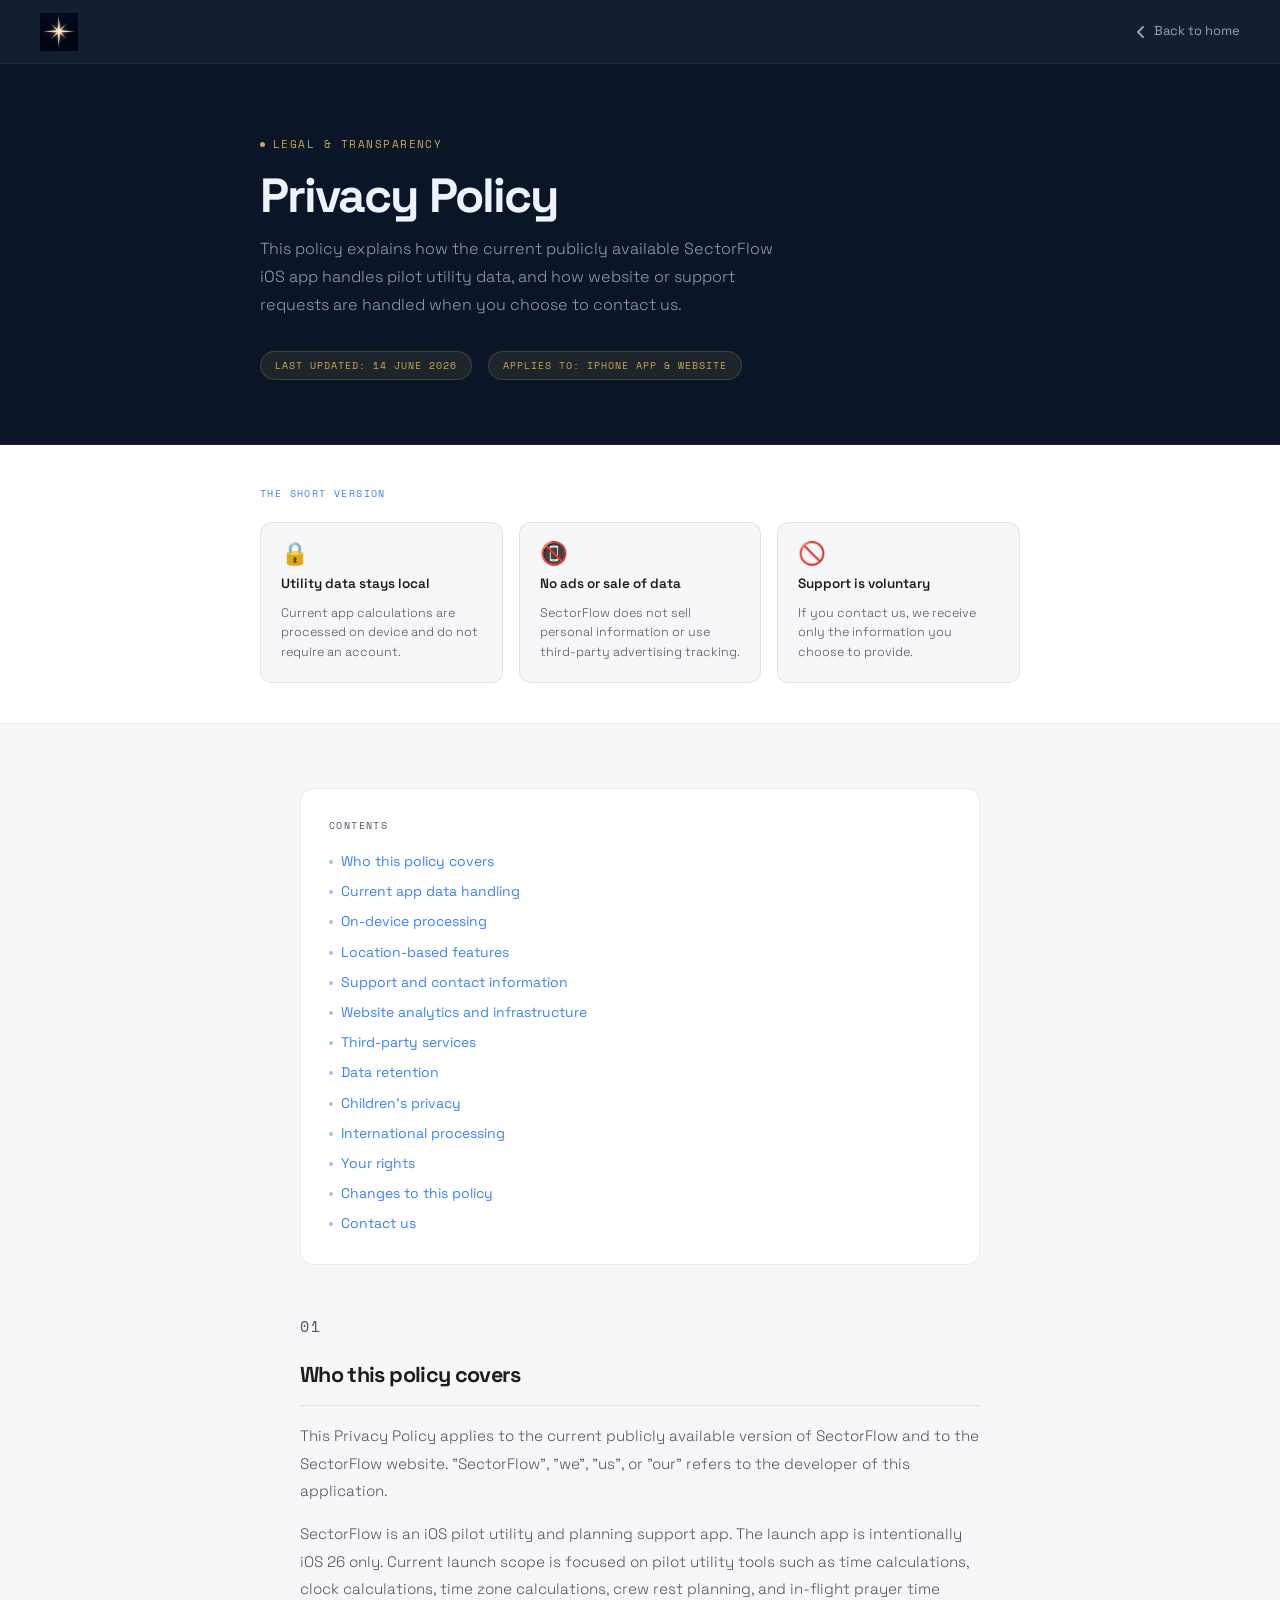
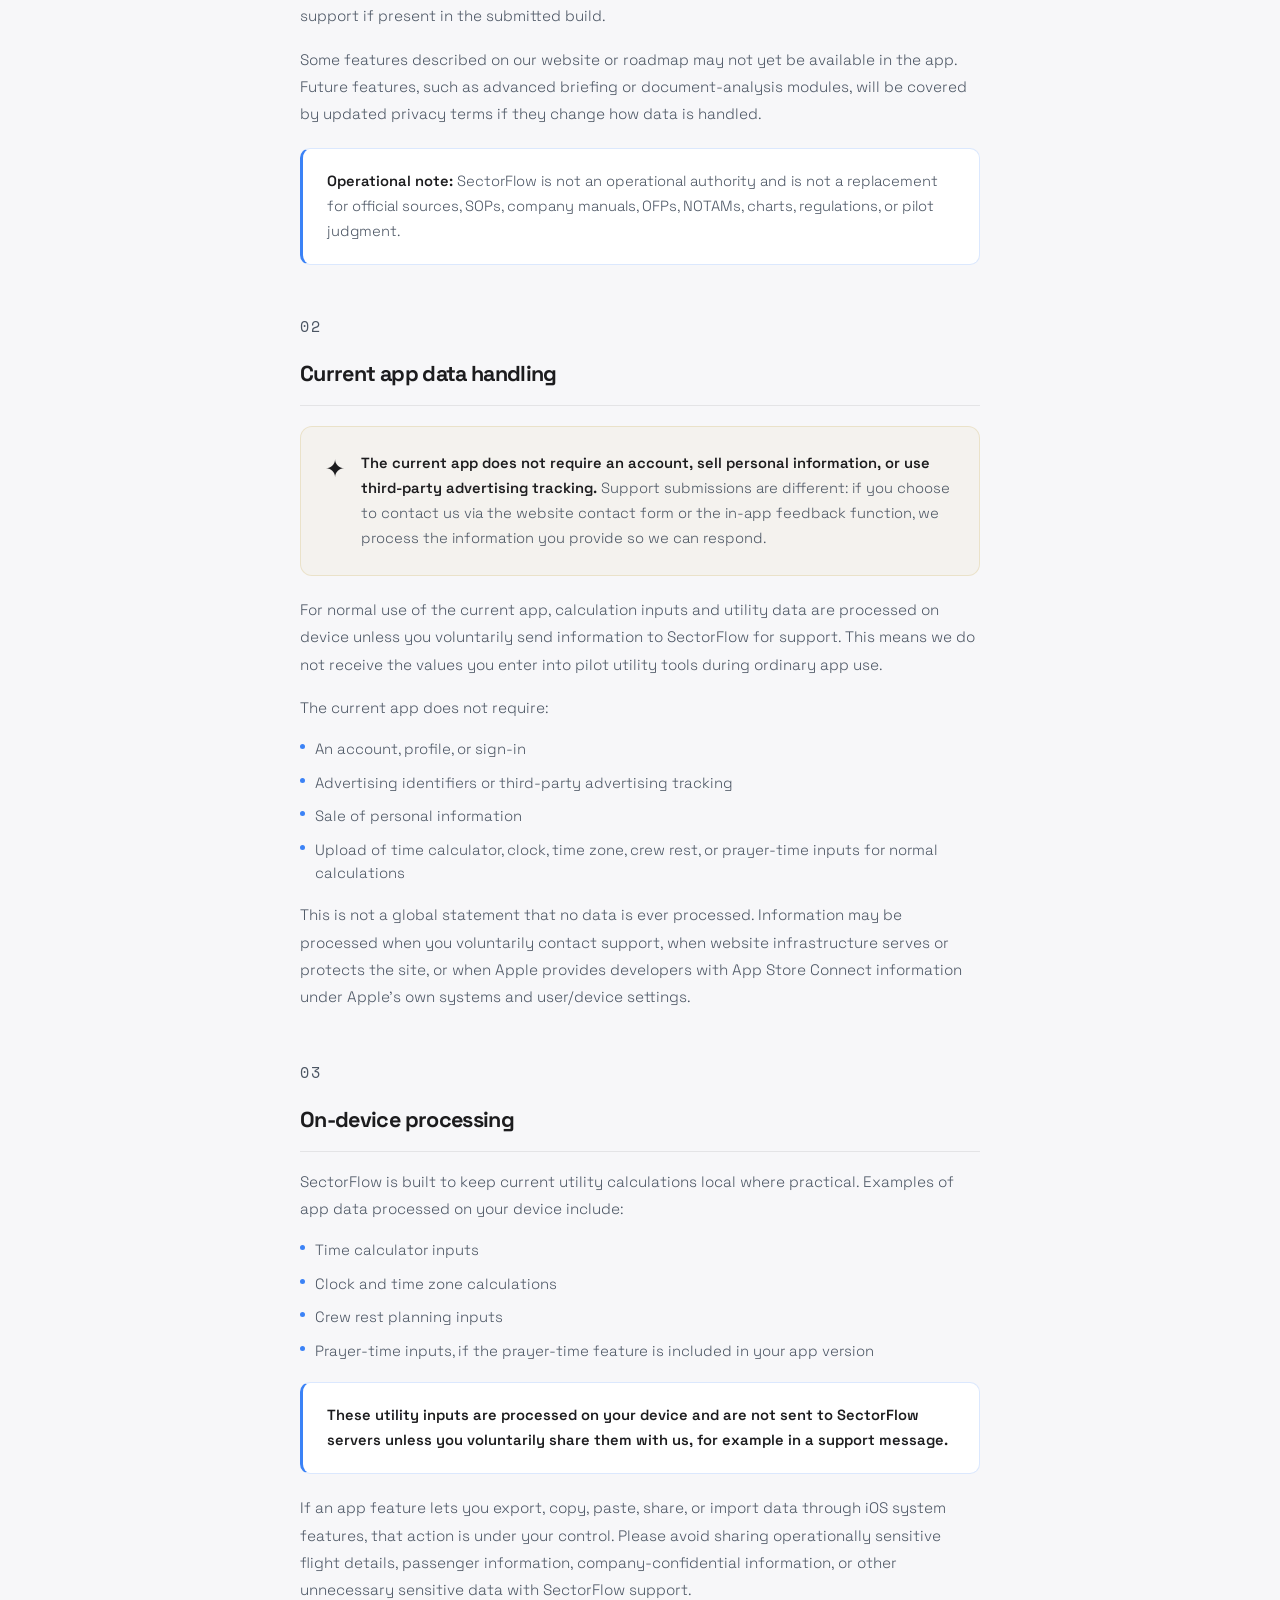
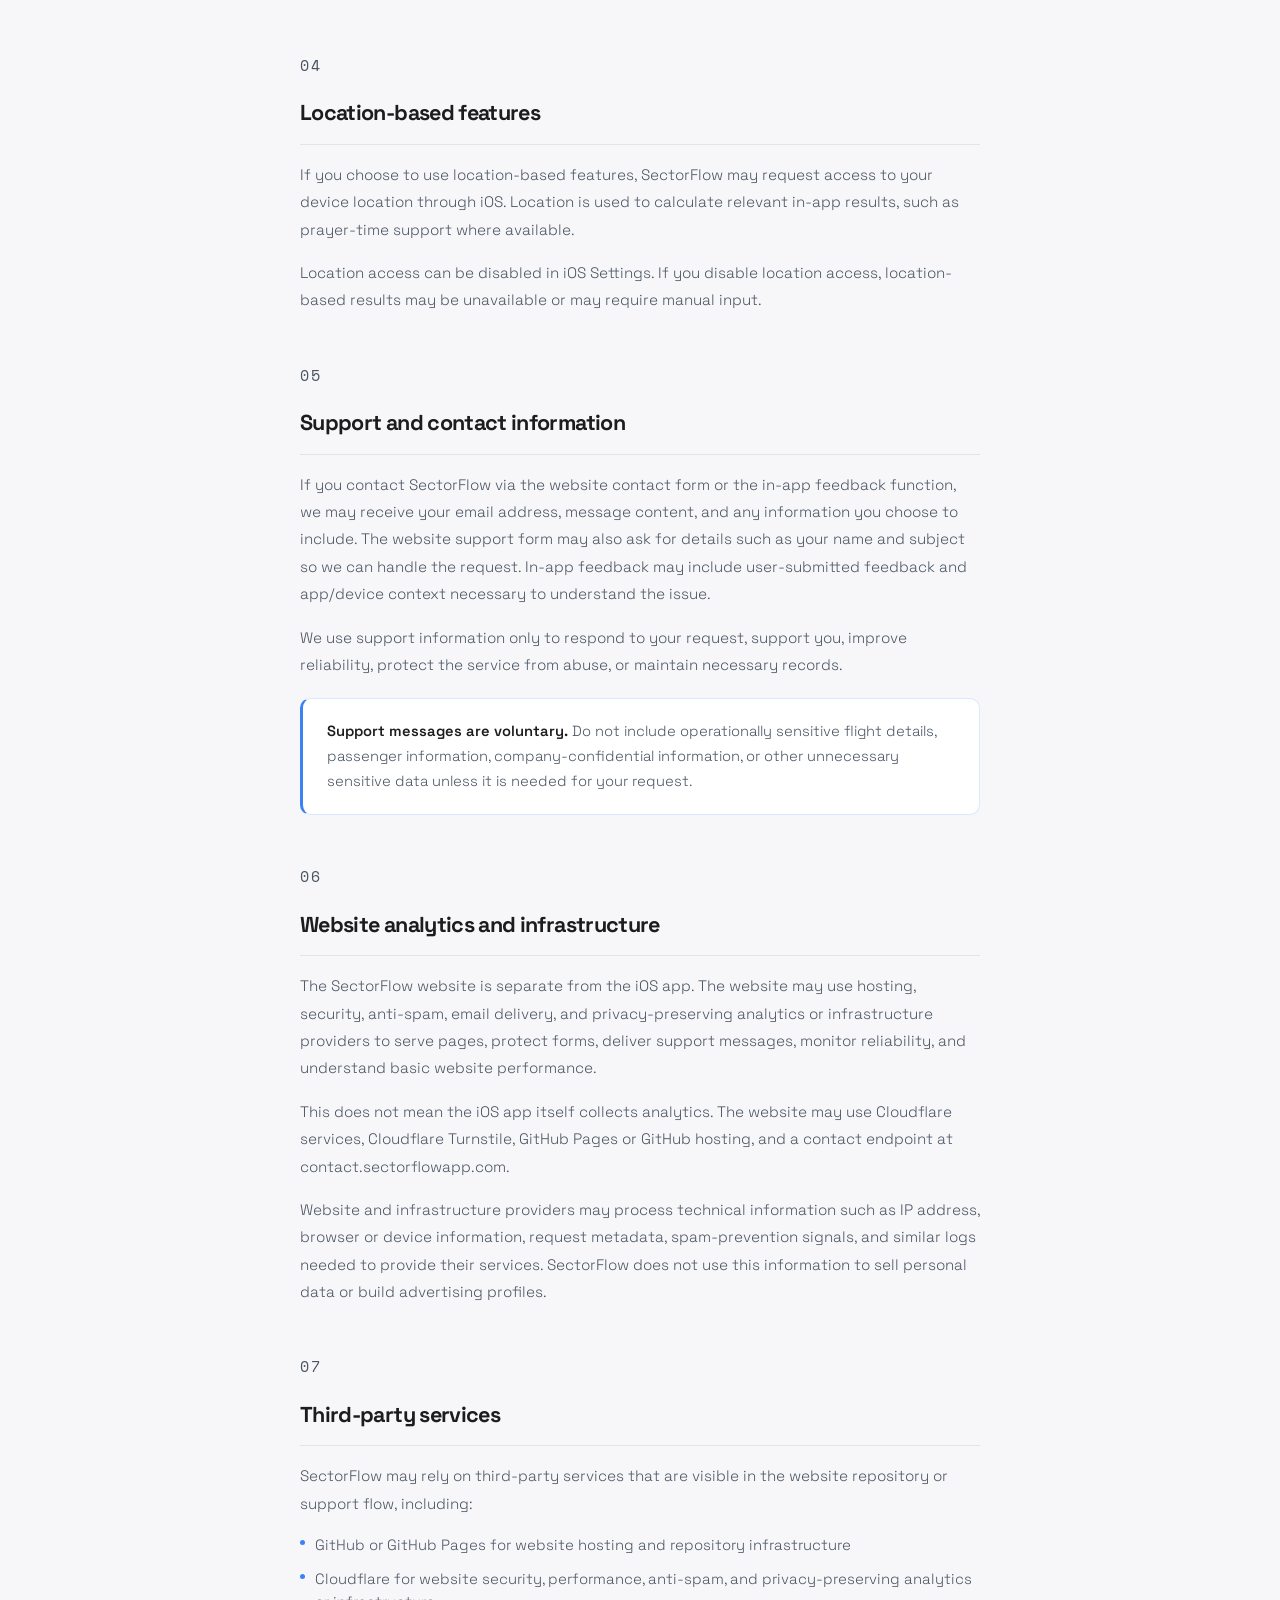
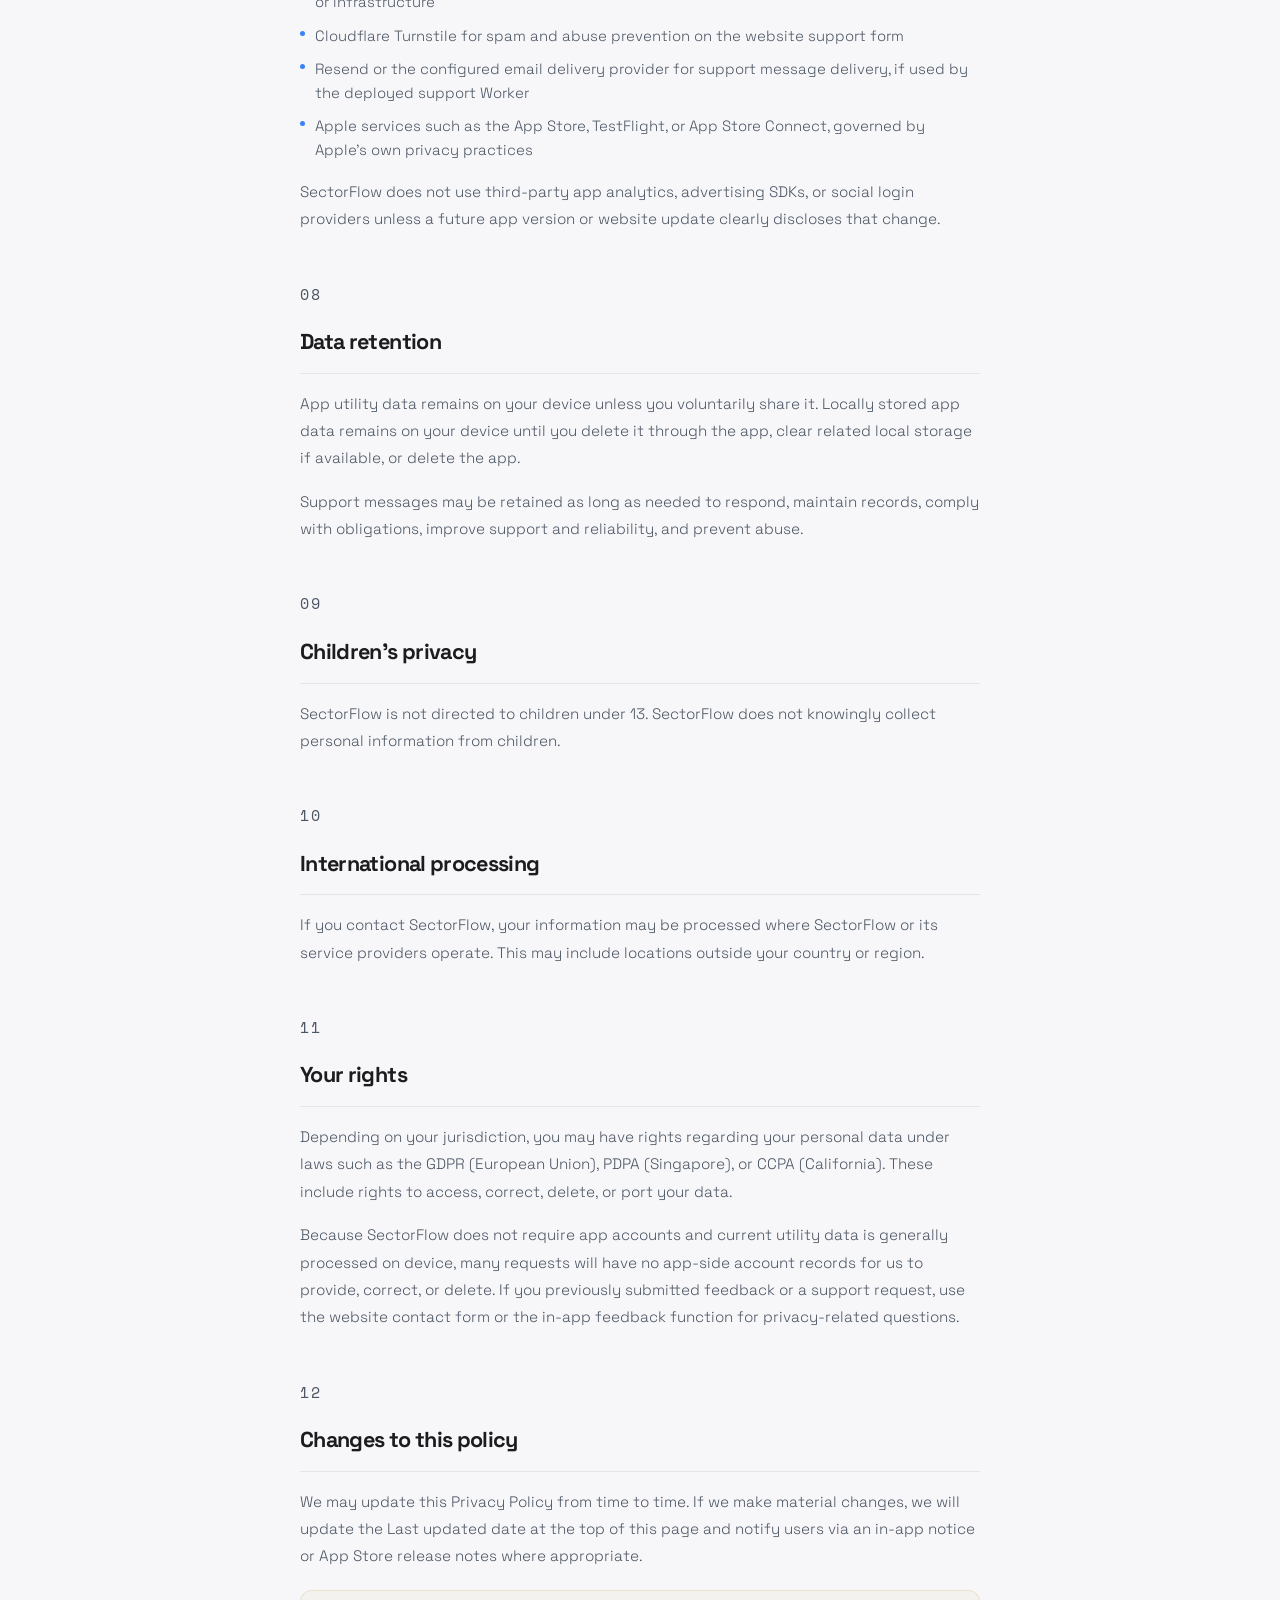
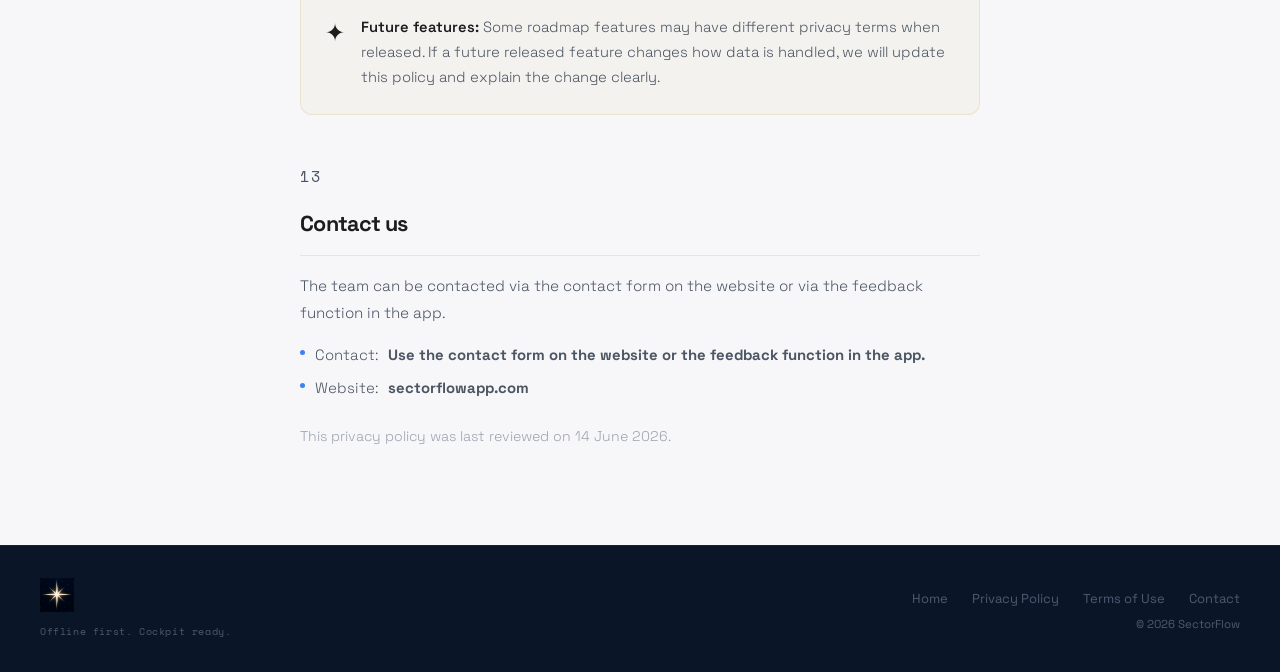
==== commit e44c24d6: "Update privacy.html" ====
--- a/privacy.html
+++ b/privacy.html
@@ -189,7 +189,7 @@
     <p class="section-num">01</p>
     <h2>Who this policy covers</h2>
     <p>This Privacy Policy applies to the current publicly available version of SectorFlow and to the SectorFlow website. "SectorFlow", "we", "us", or "our" refers to the developer of this application.</p>
-    <p>SectorFlow is an iOS pilot utility and planning support app. Current launch scope is focused on pilot utility tools such as time calculations, clock calculations, time zone calculations, crew rest planning, and in-flight prayer time support if present in the submitted build.</p>
+    <p>SectorFlow is an iOS pilot utility and planning support app. The launch app is intentionally iOS 26 only. Current launch scope is focused on pilot utility tools such as time calculations, clock calculations, time zone calculations, crew rest planning, and in-flight prayer time support if present in the submitted build.</p>
     <p>Some features described on our website or roadmap may not yet be available in the app. Future features, such as advanced briefing or document-analysis modules, will be covered by updated privacy terms if they change how data is handled.</p>
     <div class="highlight-box">
       <p><strong>Operational note:</strong> SectorFlow is not an operational authority and is not a replacement for official sources, SOPs, company manuals, OFPs, NOTAMs, charts, regulations, or pilot judgment.</p>
@@ -201,7 +201,7 @@
     <h2>Current app data handling</h2>
     <div class="gold-box">
       <div class="gold-box-icon">✦</div>
-      <p><strong>The current app does not require an account, sell personal information, or use third-party advertising tracking.</strong> Support submissions are different: if you choose to contact us by email or support form, we process the information you provide so we can respond.</p>
+      <p><strong>The current app does not require an account, sell personal information, or use third-party advertising tracking.</strong> Support submissions are different: if you choose to contact us via the website contact form or the in-app feedback function, we process the information you provide so we can respond.</p>
     </div>
     <p>For normal use of the current app, calculation inputs and utility data are processed on device unless you voluntarily send information to SectorFlow for support. This means we do not receive the values you enter into pilot utility tools during ordinary app use.</p>
     <p>The current app does not require:</p>
@@ -240,7 +240,7 @@
   <div class="policy-section" id="s5">
     <p class="section-num">05</p>
     <h2>Support and contact information</h2>
-    <p>If you contact SectorFlow by email or support form, we may receive your email address, message content, and any information you choose to include. The website support form may also ask for details such as your name and subject so we can handle the request.</p>
+    <p>If you contact SectorFlow via the website contact form or the in-app feedback function, we may receive your email address, message content, and any information you choose to include. The website support form may also ask for details such as your name and subject so we can handle the request. In-app feedback may include user-submitted feedback and app/device context necessary to understand the issue.</p>
     <p>We use support information only to respond to your request, support you, improve reliability, protect the service from abuse, or maintain necessary records.</p>
     <div class="highlight-box">
       <p><strong>Support messages are voluntary.</strong> Do not include operationally sensitive flight details, passenger information, company-confidential information, or other unnecessary sensitive data unless it is needed for your request.</p>
@@ -292,7 +292,7 @@
     <p class="section-num">11</p>
     <h2>Your rights</h2>
     <p>Depending on your jurisdiction, you may have rights regarding your personal data under laws such as the GDPR (European Union), PDPA (Singapore), or CCPA (California). These include rights to access, correct, delete, or port your data.</p>
-    <p>Because SectorFlow does not require app accounts and current utility data is generally processed on device, many requests will have no app-side account records for us to provide, correct, or delete. If you previously submitted feedback or a support request, use the website contact form for privacy-related questions.</p>
+    <p>Because SectorFlow does not require app accounts and current utility data is generally processed on device, many requests will have no app-side account records for us to provide, correct, or delete. If you previously submitted feedback or a support request, use the website contact form or the in-app feedback function for privacy-related questions.</p>
   </div>
 
   <div class="policy-section" id="s12">
@@ -308,9 +308,9 @@
   <div class="policy-section" id="s13">
     <p class="section-num">13</p>
     <h2>Contact us</h2>
-    <p>If you have any questions about this Privacy Policy or SectorFlow's approach to data, use the contact form on the website.</p>
+    <p>The team can be contacted via the contact form on the website or via the feedback function in the app.</p>
     <ul>
-      <li>Website support: <strong>Use the contact form at sectorflowapp.com.</strong></li>
+      <li>Contact: <strong>Use the contact form on the website or the feedback function in the app.</strong></li>
       <li>Website: <strong>sectorflowapp.com</strong></li>
     </ul>
     <p style="margin-top:1.5rem;font-size:.88rem;color:#9CA3AF;">This privacy policy was last reviewed on 14 June 2026.</p>
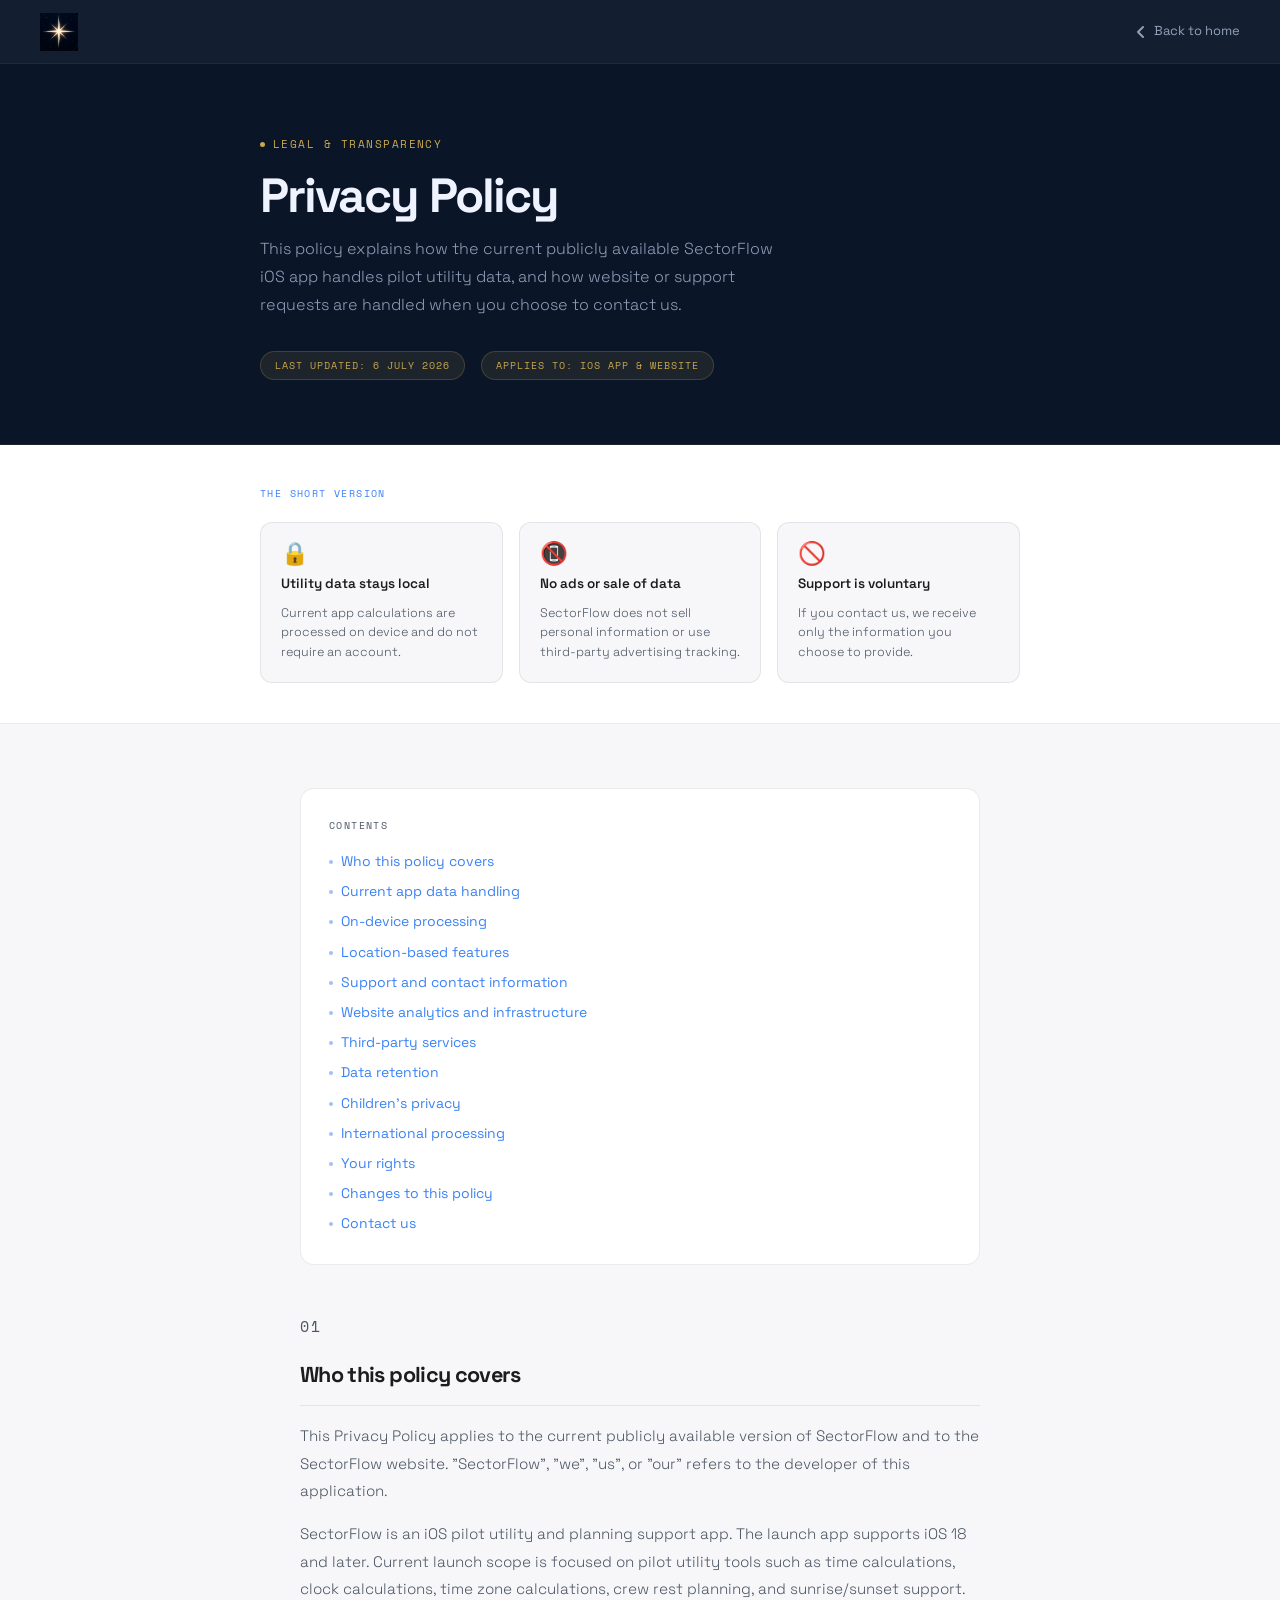
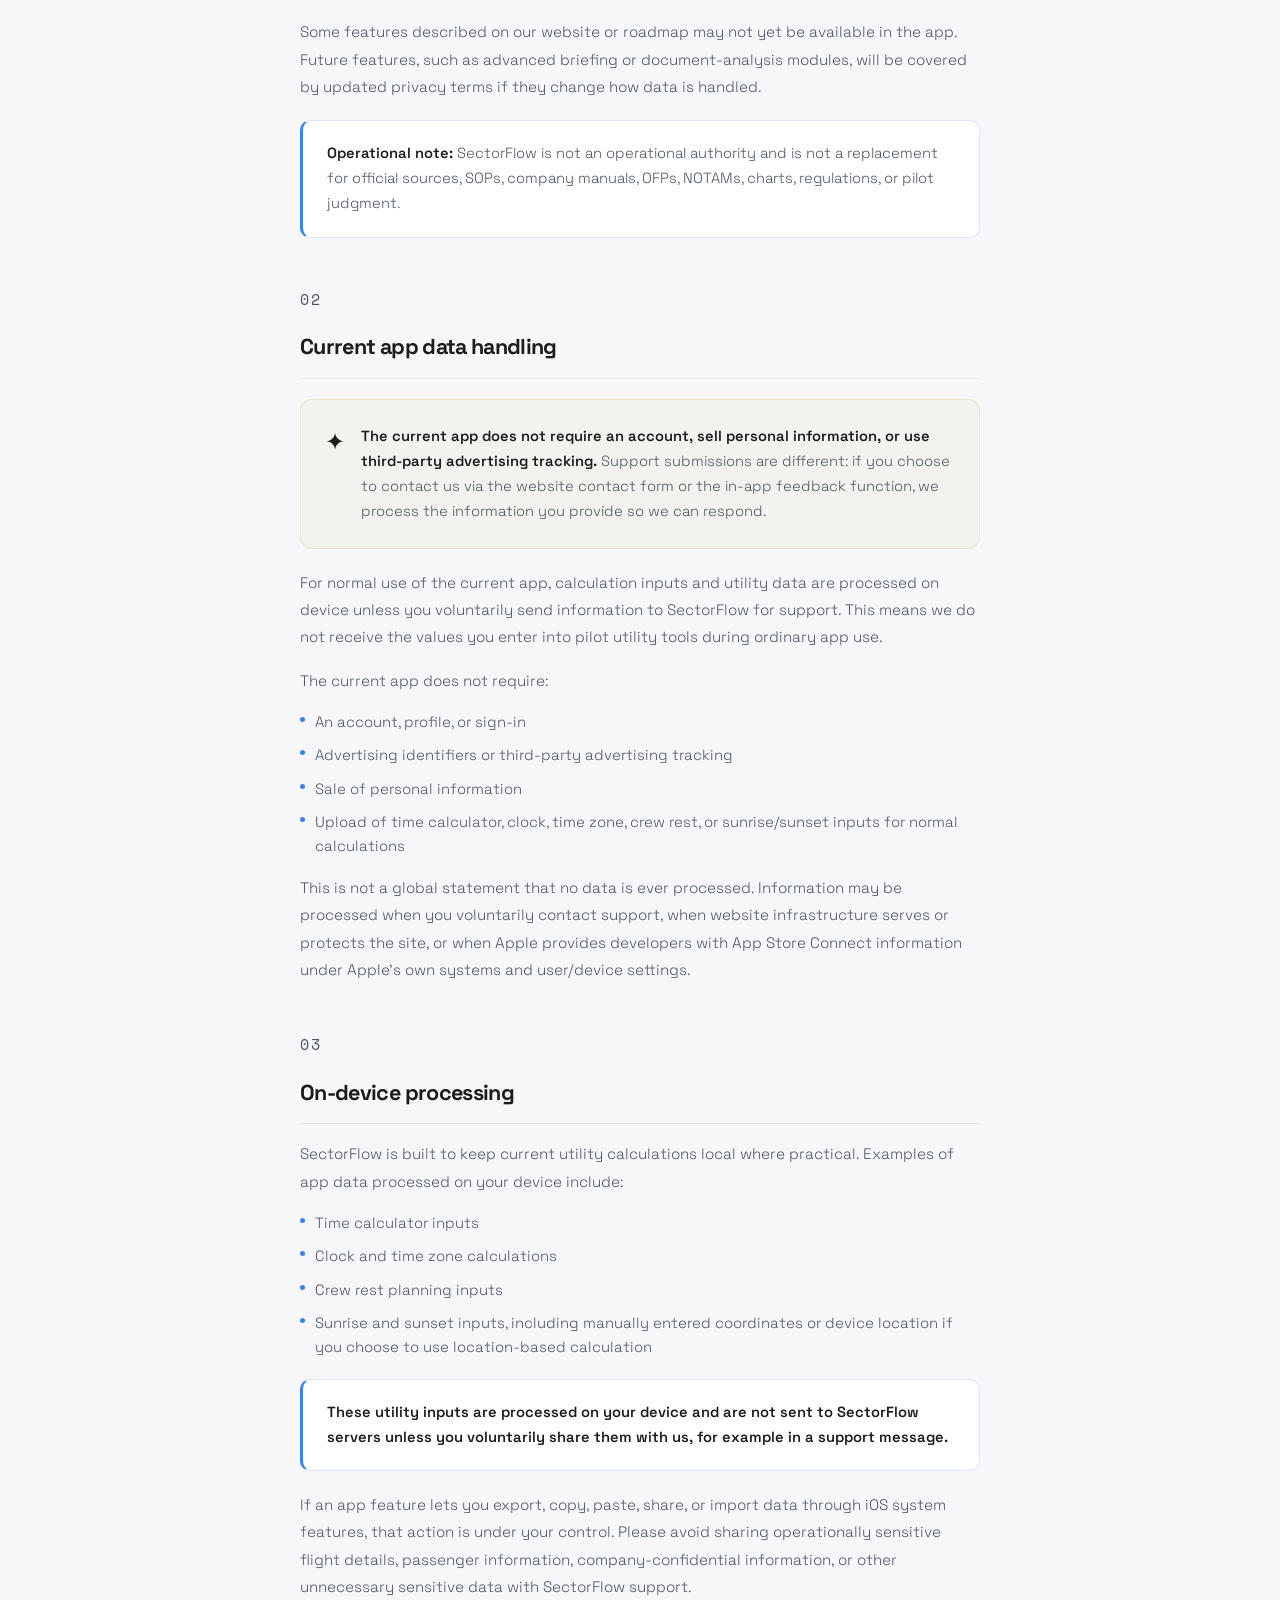
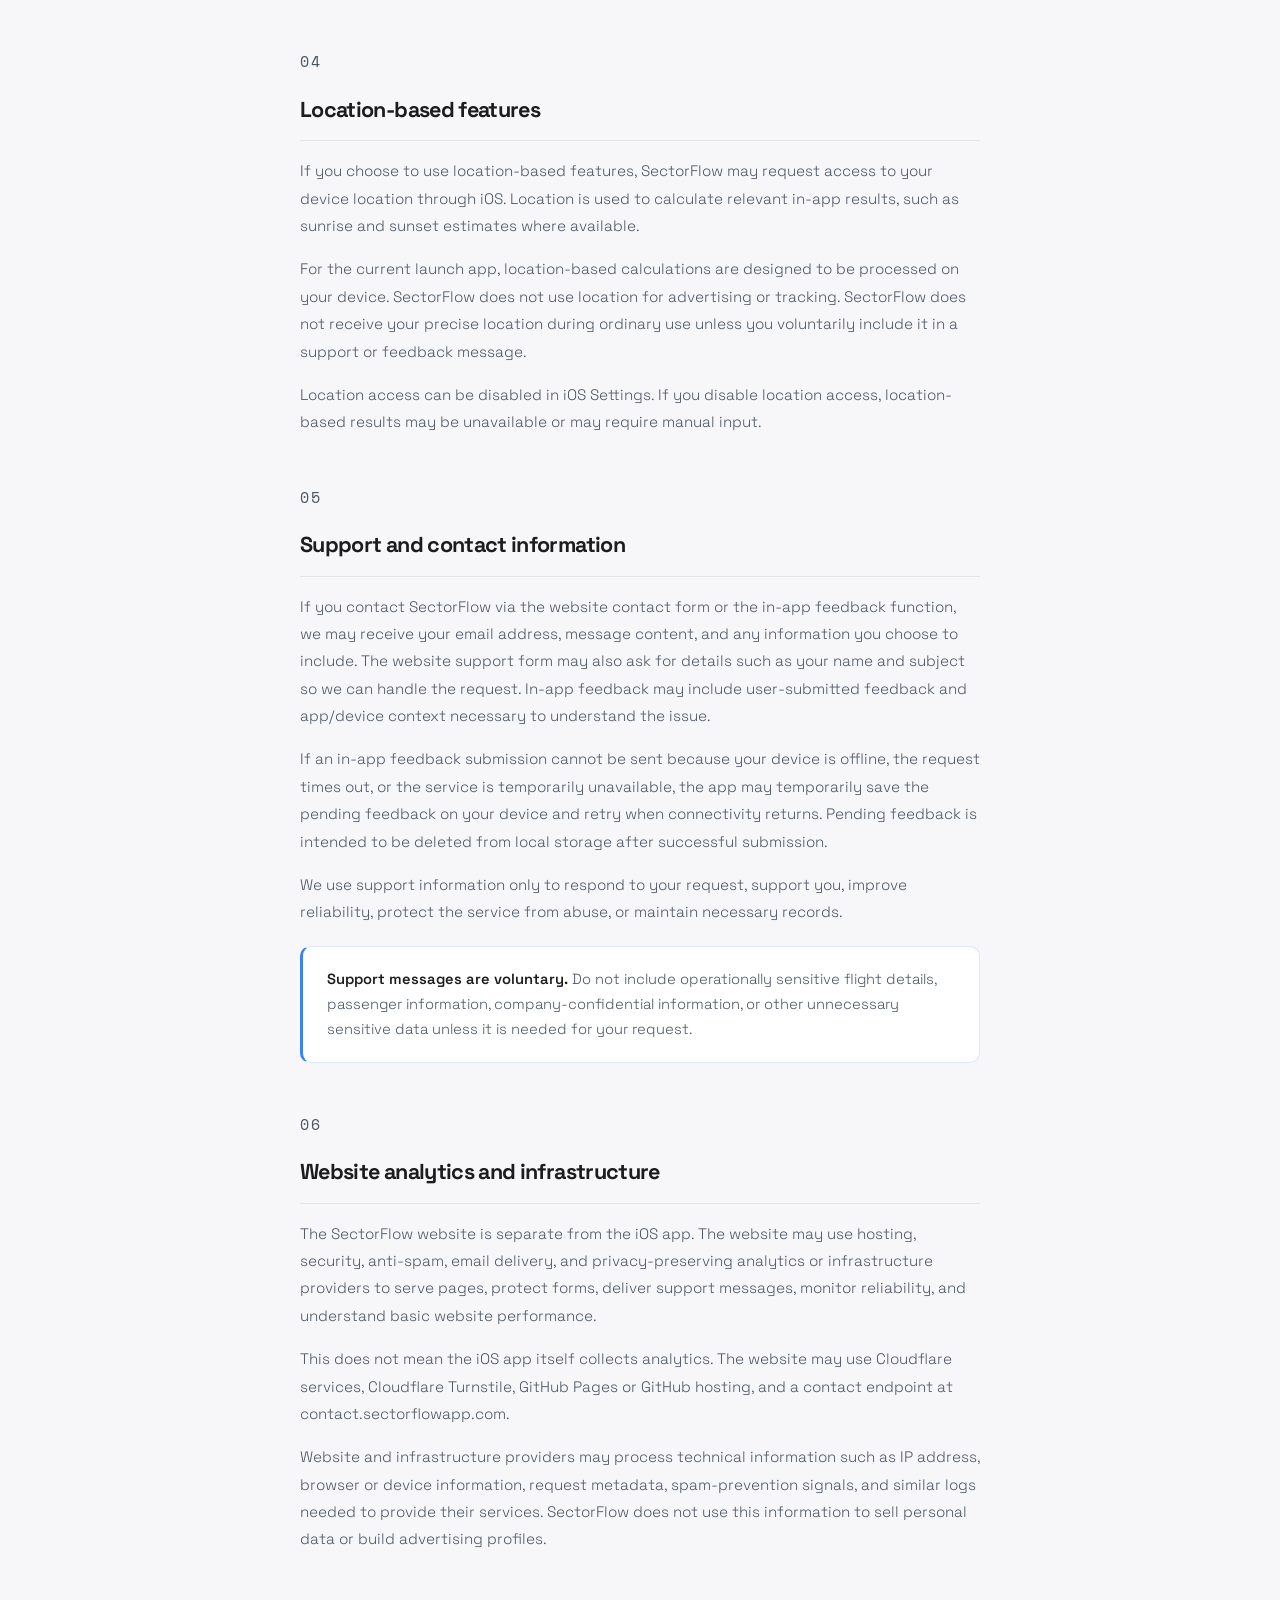
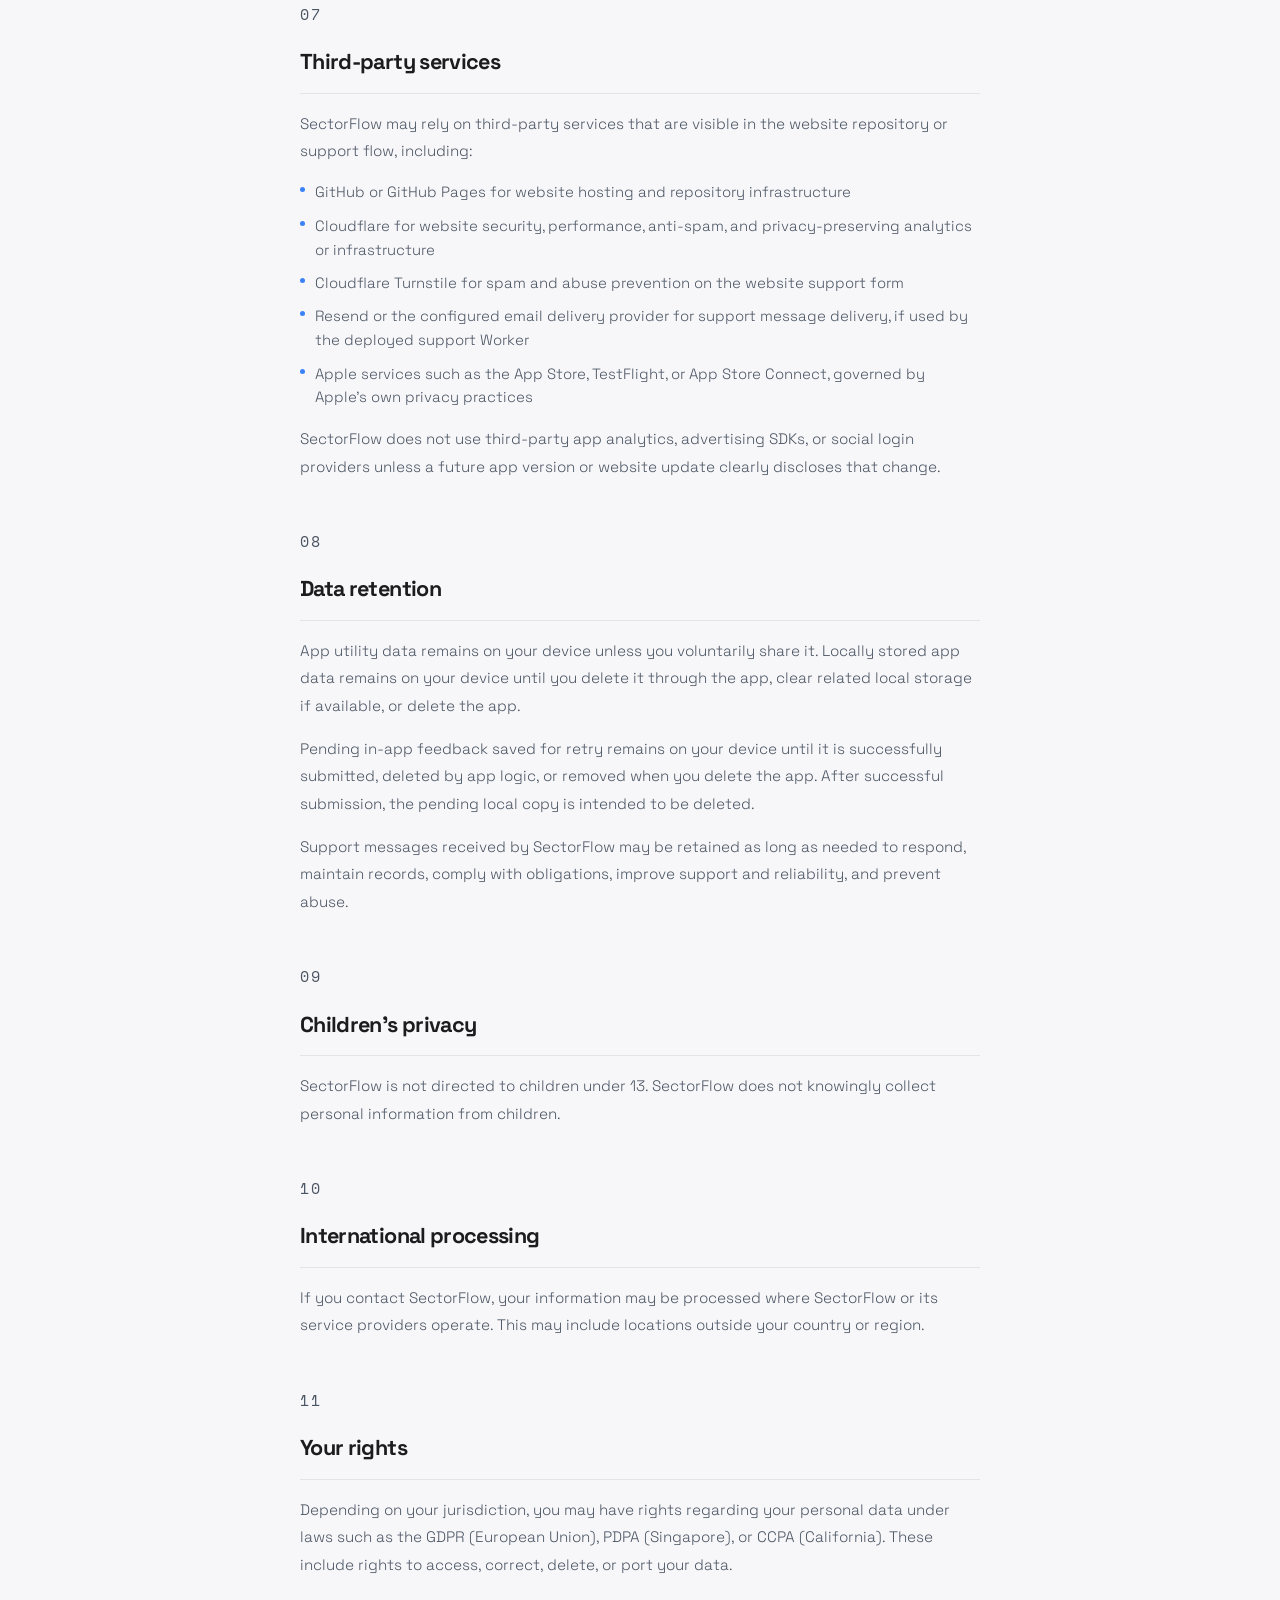
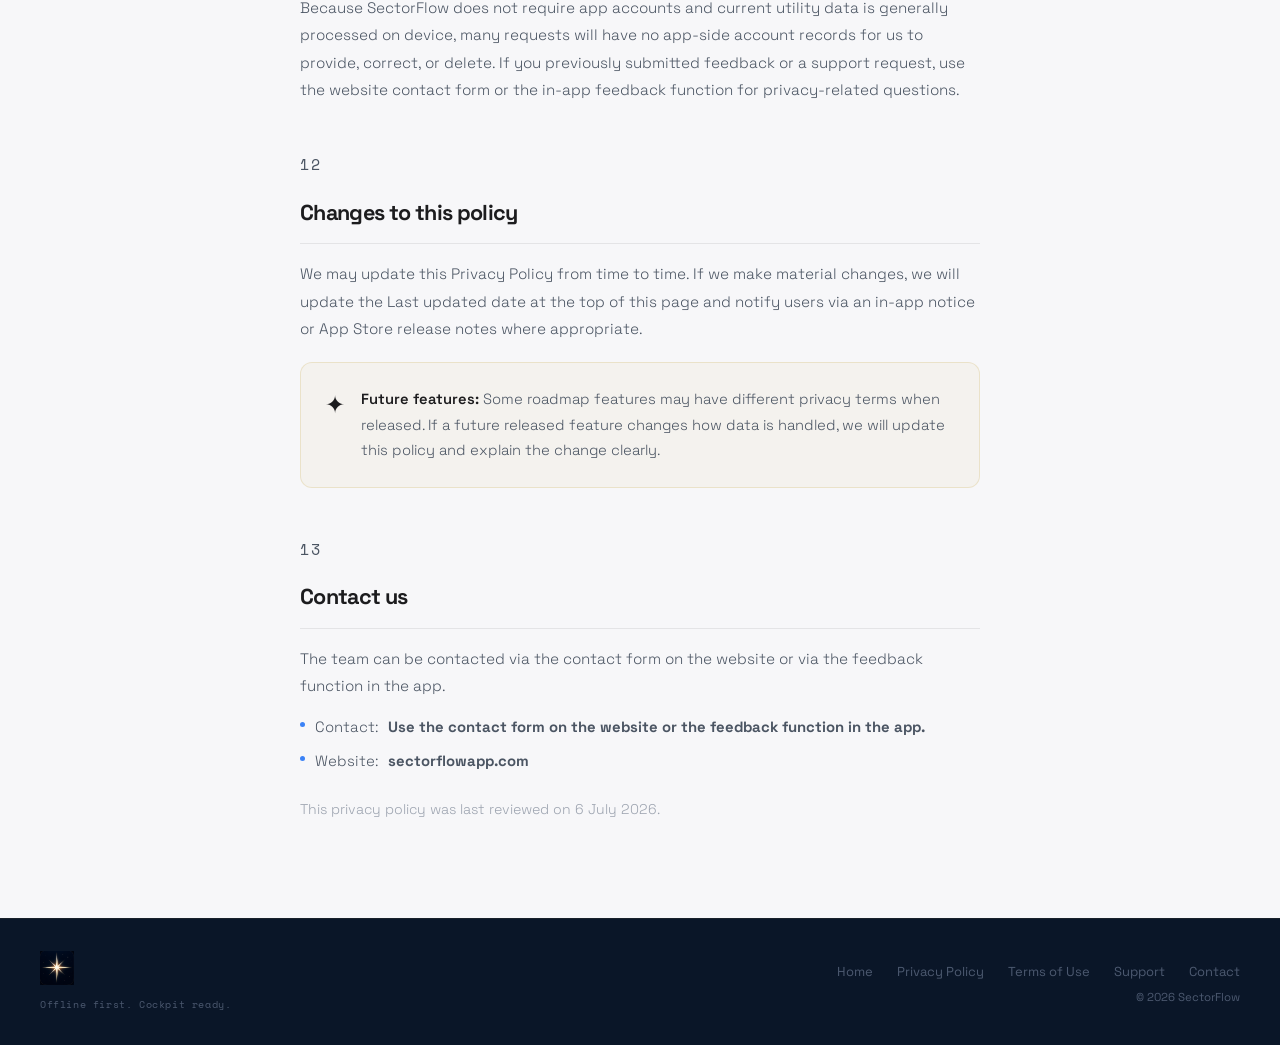
==== commit eeaed88e: "refreshed website robot" ====
--- a/privacy.html
+++ b/privacy.html
@@ -3,17 +3,17 @@
 <head>
 <meta charset="UTF-8">
 <meta name="viewport" content="width=device-width, initial-scale=1.0">
-<title>Privacy Policy</title>
+<title>Privacy Policy — SectorFlow</title>
 <meta name="description" content="Read how SectorFlow handles privacy for the current iOS app, on-device pilot utility data, support requests, and website infrastructure.">
 <link rel="canonical" href="https://sectorflowapp.com/privacy.html">
 <meta property="og:type" content="website">
 <meta property="og:site_name" content="SectorFlow">
-<meta property="og:title" content="Privacy Policy">
+<meta property="og:title" content="Privacy Policy — SectorFlow">
 <meta property="og:description" content="How SectorFlow handles privacy for the current iOS app, on-device pilot utility data, support requests, and website infrastructure.">
 <meta property="og:url" content="https://sectorflowapp.com/privacy.html">
 <meta property="og:image" content="https://sectorflowapp.com/assets/screenshots/Logo.png">
 <meta name="twitter:card" content="summary">
-<meta name="twitter:title" content="Privacy Policy">
+<meta name="twitter:title" content="Privacy Policy — SectorFlow">
 <meta name="twitter:description" content="How SectorFlow handles privacy for the current iOS app, on-device pilot utility data, support requests, and website infrastructure.">
 <meta name="twitter:image" content="https://sectorflowapp.com/assets/screenshots/Logo.png">
 <link rel="preconnect" href="https://fonts.googleapis.com">
@@ -136,8 +136,8 @@
     <h1 class="banner-title">Privacy Policy</h1>
     <p class="banner-sub">This policy explains how the current publicly available SectorFlow iOS app handles pilot utility data, and how website or support requests are handled when you choose to contact us.</p>
     <div class="banner-meta">
-      <span class="meta-pill">Last updated: 14 June 2026</span>
-      <span class="meta-pill">Applies to: iPhone app &amp; website</span>
+      <span class="meta-pill">Last updated: 6 July 2026</span>
+      <span class="meta-pill">Applies to: iOS app &amp; website</span>
     </div>
   </div>
 </div>
@@ -189,7 +189,7 @@
     <p class="section-num">01</p>
     <h2>Who this policy covers</h2>
     <p>This Privacy Policy applies to the current publicly available version of SectorFlow and to the SectorFlow website. "SectorFlow", "we", "us", or "our" refers to the developer of this application.</p>
-    <p>SectorFlow is an iOS pilot utility and planning support app. The launch app is intentionally iOS 26 only. Current launch scope is focused on pilot utility tools such as time calculations, clock calculations, time zone calculations, crew rest planning, and in-flight prayer time support if present in the submitted build.</p>
+    <p>SectorFlow is an iOS pilot utility and planning support app. The launch app supports iOS 18 and later. Current launch scope is focused on pilot utility tools such as time calculations, clock calculations, time zone calculations, crew rest planning, and sunrise/sunset support.</p>
     <p>Some features described on our website or roadmap may not yet be available in the app. Future features, such as advanced briefing or document-analysis modules, will be covered by updated privacy terms if they change how data is handled.</p>
     <div class="highlight-box">
       <p><strong>Operational note:</strong> SectorFlow is not an operational authority and is not a replacement for official sources, SOPs, company manuals, OFPs, NOTAMs, charts, regulations, or pilot judgment.</p>
@@ -209,7 +209,7 @@
       <li>An account, profile, or sign-in</li>
       <li>Advertising identifiers or third-party advertising tracking</li>
       <li>Sale of personal information</li>
-      <li>Upload of time calculator, clock, time zone, crew rest, or prayer-time inputs for normal calculations</li>
+      <li>Upload of time calculator, clock, time zone, crew rest, or sunrise/sunset inputs for normal calculations</li>
     </ul>
     <p>This is not a global statement that no data is ever processed. Information may be processed when you voluntarily contact support, when website infrastructure serves or protects the site, or when Apple provides developers with App Store Connect information under Apple's own systems and user/device settings.</p>
   </div>
@@ -222,7 +222,7 @@
       <li>Time calculator inputs</li>
       <li>Clock and time zone calculations</li>
       <li>Crew rest planning inputs</li>
-      <li>Prayer-time inputs, if the prayer-time feature is included in your app version</li>
+      <li>Sunrise and sunset inputs, including manually entered coordinates or device location if you choose to use location-based calculation</li>
     </ul>
     <div class="highlight-box">
       <p><strong>These utility inputs are processed on your device and are not sent to SectorFlow servers unless you voluntarily share them with us, for example in a support message.</strong></p>
@@ -233,7 +233,8 @@
   <div class="policy-section" id="s4">
     <p class="section-num">04</p>
     <h2>Location-based features</h2>
-    <p>If you choose to use location-based features, SectorFlow may request access to your device location through iOS. Location is used to calculate relevant in-app results, such as prayer-time support where available.</p>
+    <p>If you choose to use location-based features, SectorFlow may request access to your device location through iOS. Location is used to calculate relevant in-app results, such as sunrise and sunset estimates where available.</p>
+    <p>For the current launch app, location-based calculations are designed to be processed on your device. SectorFlow does not use location for advertising or tracking. SectorFlow does not receive your precise location during ordinary use unless you voluntarily include it in a support or feedback message.</p>
     <p>Location access can be disabled in iOS Settings. If you disable location access, location-based results may be unavailable or may require manual input.</p>
   </div>
 
@@ -241,6 +242,7 @@
     <p class="section-num">05</p>
     <h2>Support and contact information</h2>
     <p>If you contact SectorFlow via the website contact form or the in-app feedback function, we may receive your email address, message content, and any information you choose to include. The website support form may also ask for details such as your name and subject so we can handle the request. In-app feedback may include user-submitted feedback and app/device context necessary to understand the issue.</p>
+    <p>If an in-app feedback submission cannot be sent because your device is offline, the request times out, or the service is temporarily unavailable, the app may temporarily save the pending feedback on your device and retry when connectivity returns. Pending feedback is intended to be deleted from local storage after successful submission.</p>
     <p>We use support information only to respond to your request, support you, improve reliability, protect the service from abuse, or maintain necessary records.</p>
     <div class="highlight-box">
       <p><strong>Support messages are voluntary.</strong> Do not include operationally sensitive flight details, passenger information, company-confidential information, or other unnecessary sensitive data unless it is needed for your request.</p>
@@ -273,7 +275,8 @@
     <p class="section-num">08</p>
     <h2>Data retention</h2>
     <p>App utility data remains on your device unless you voluntarily share it. Locally stored app data remains on your device until you delete it through the app, clear related local storage if available, or delete the app.</p>
-    <p>Support messages may be retained as long as needed to respond, maintain records, comply with obligations, improve support and reliability, and prevent abuse.</p>
+    <p>Pending in-app feedback saved for retry remains on your device until it is successfully submitted, deleted by app logic, or removed when you delete the app. After successful submission, the pending local copy is intended to be deleted.</p>
+    <p>Support messages received by SectorFlow may be retained as long as needed to respond, maintain records, comply with obligations, improve support and reliability, and prevent abuse.</p>
   </div>
 
   <div class="policy-section" id="s9">
@@ -313,7 +316,7 @@
       <li>Contact: <strong>Use the contact form on the website or the feedback function in the app.</strong></li>
       <li>Website: <strong>sectorflowapp.com</strong></li>
     </ul>
-    <p style="margin-top:1.5rem;font-size:.88rem;color:#9CA3AF;">This privacy policy was last reviewed on 14 June 2026.</p>
+    <p style="margin-top:1.5rem;font-size:.88rem;color:#9CA3AF;">This privacy policy was last reviewed on 6 July 2026.</p>
   </div>
 </div>
 
@@ -327,6 +330,7 @@
       <li><a href="index.html">Home</a></li>
       <li><a href="privacy.html">Privacy Policy</a></li>
       <li><a href="terms.html">Terms of Use</a></li>
+      <li><a href="support.html">Support</a></li>
       <li><a href="index.html#contact">Contact</a></li>
     </ul>
     <p class="f-copy">© 2026 SectorFlow</p>
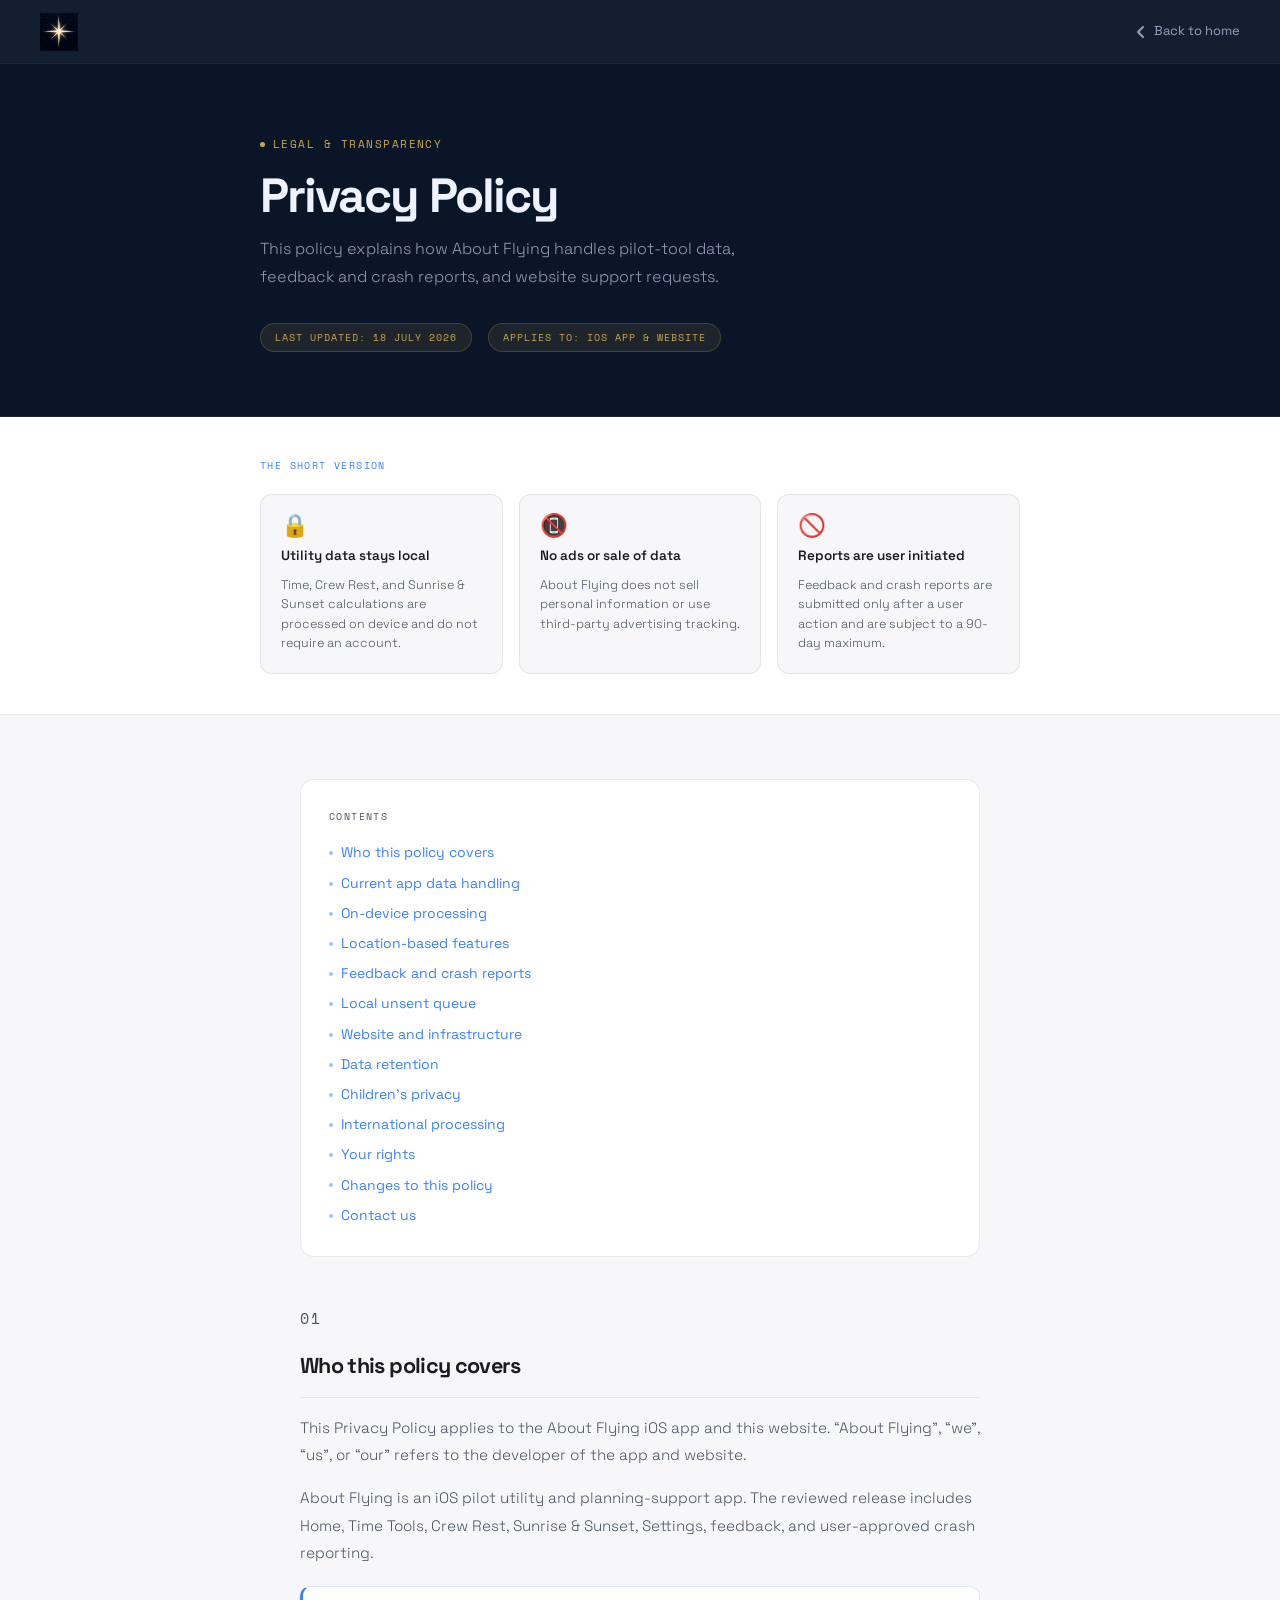
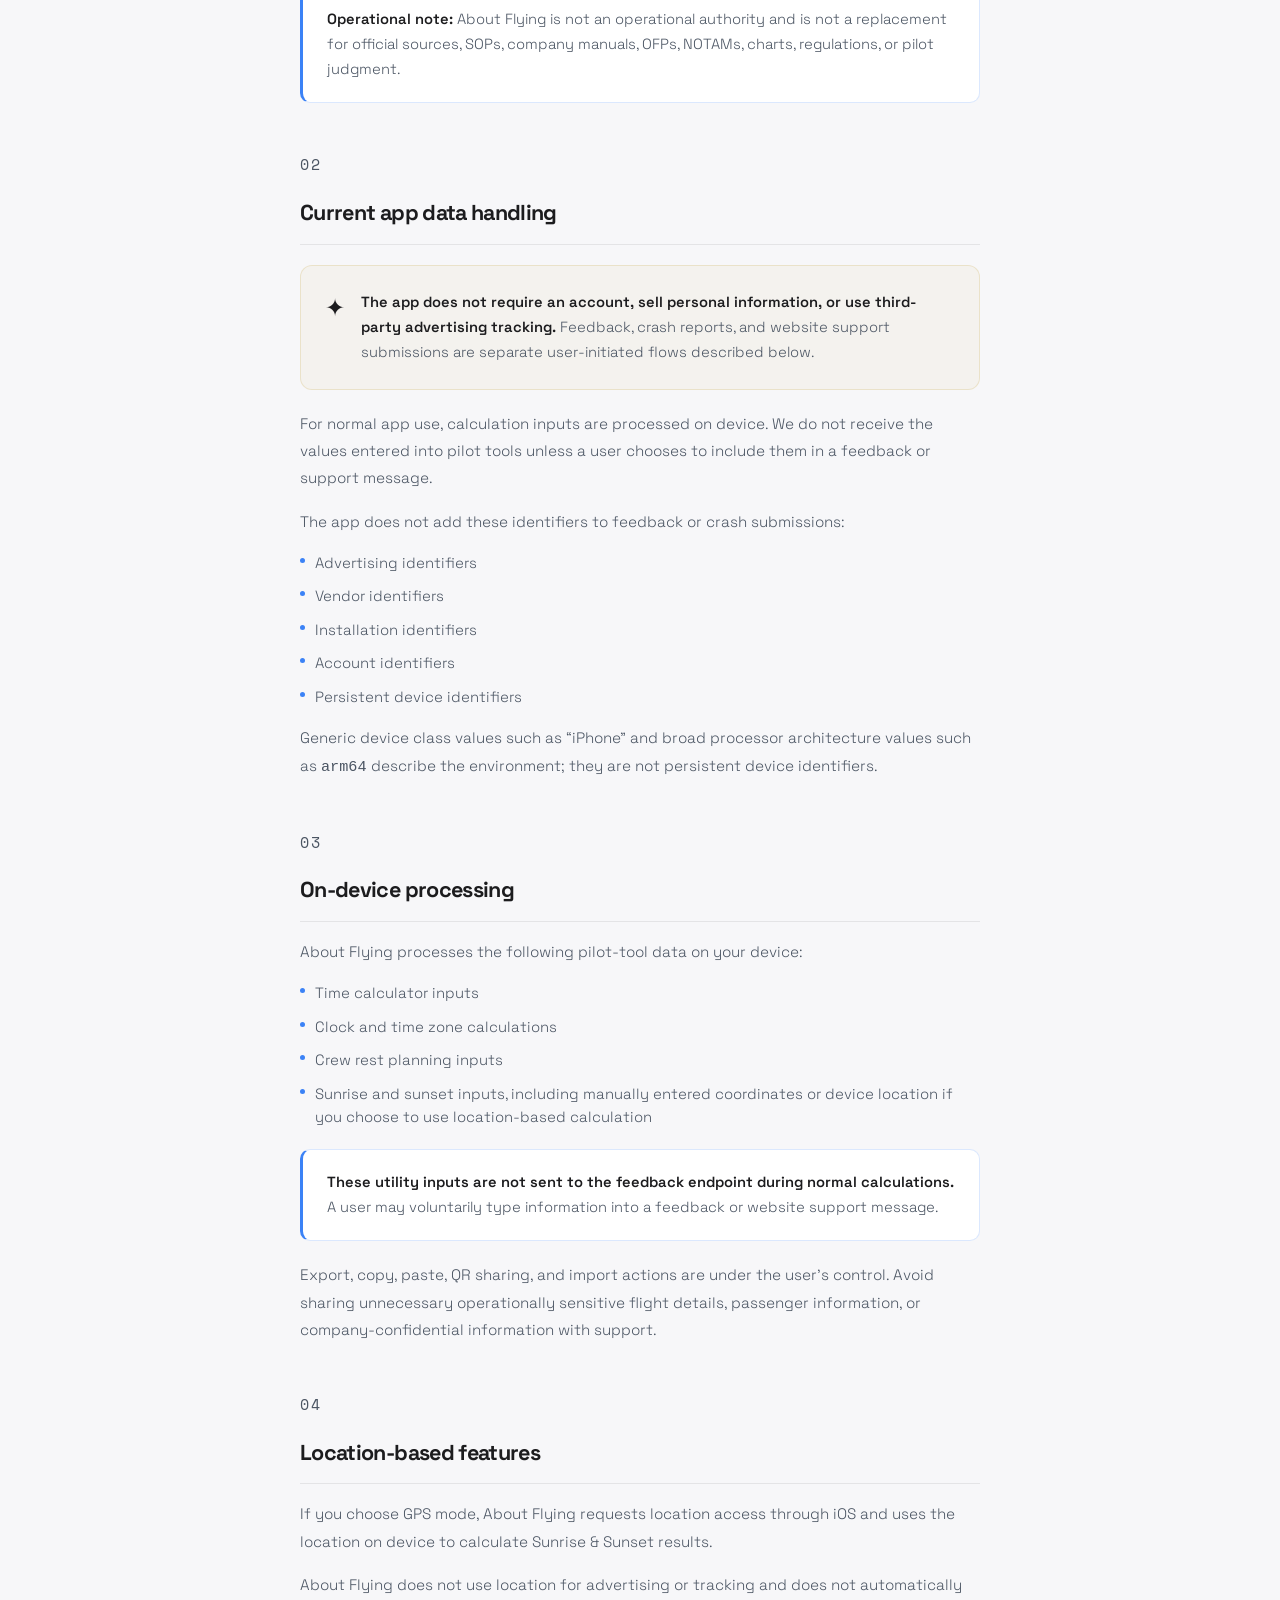
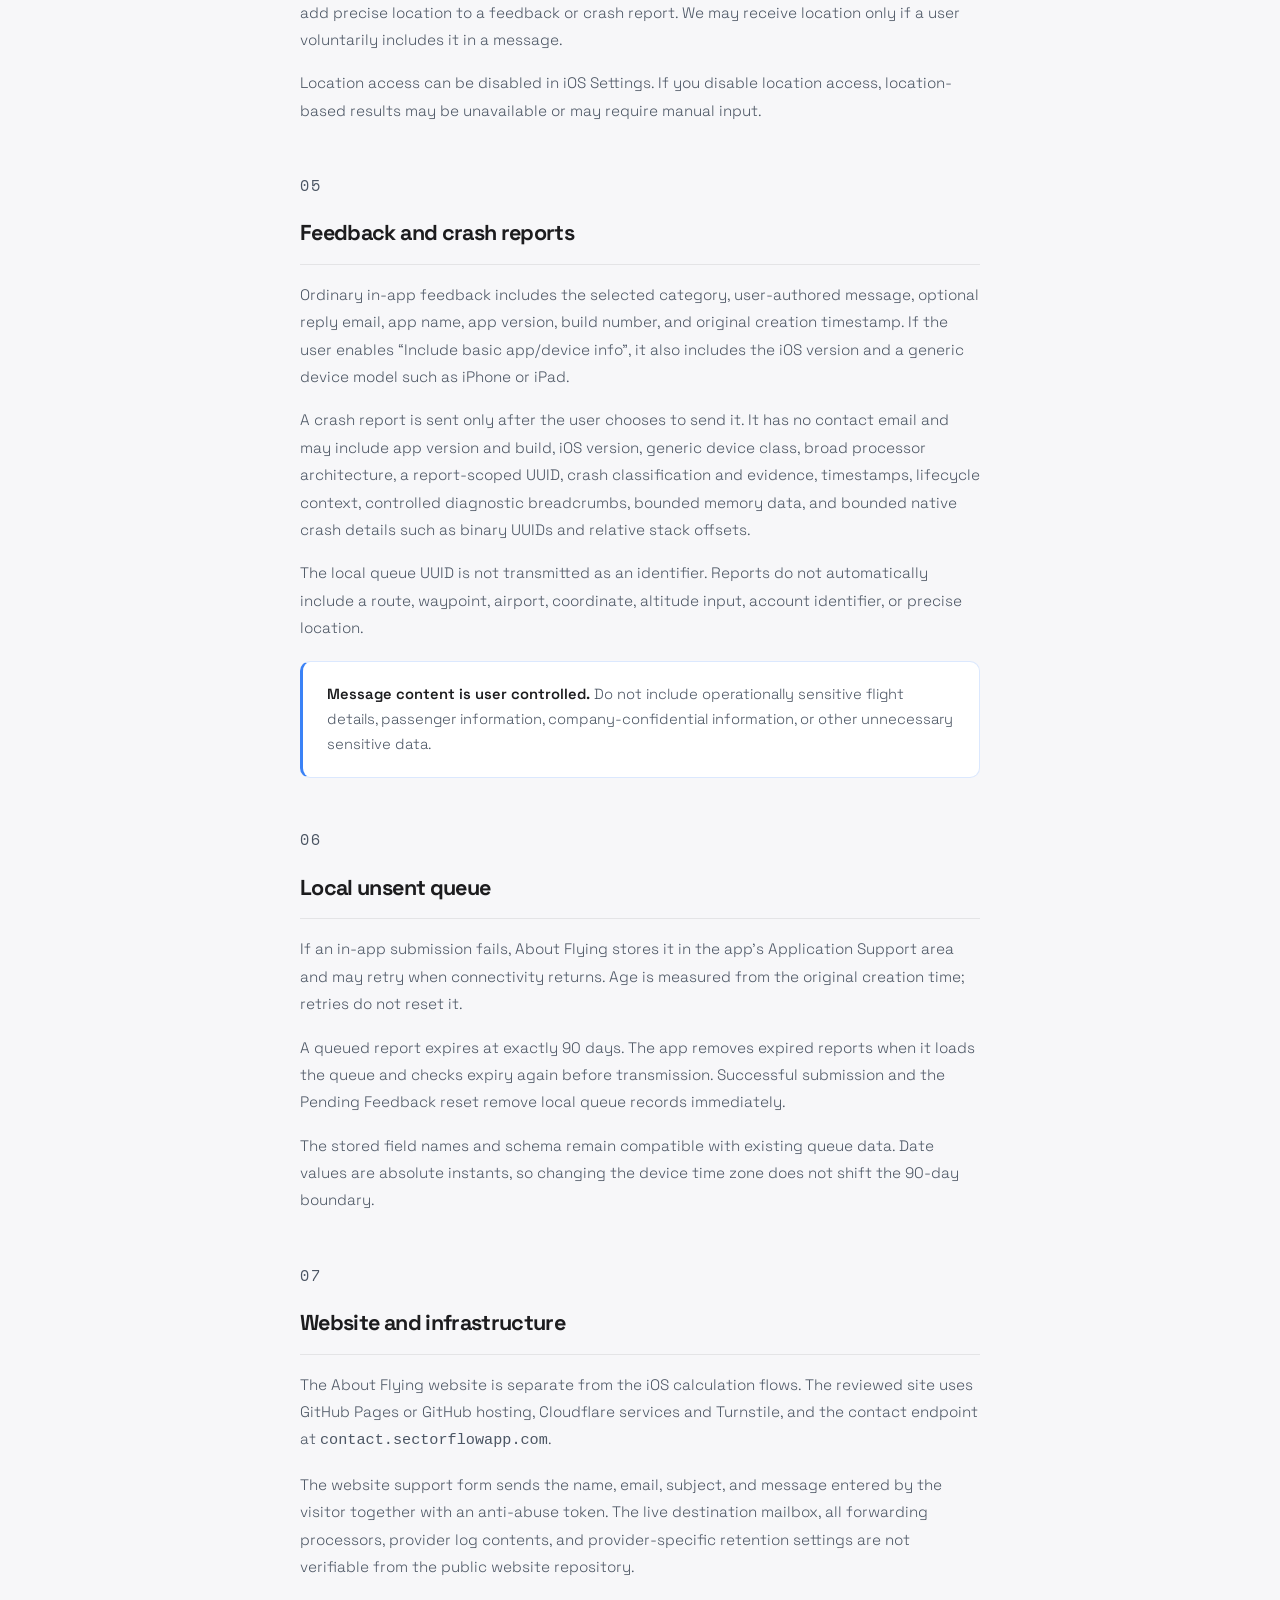
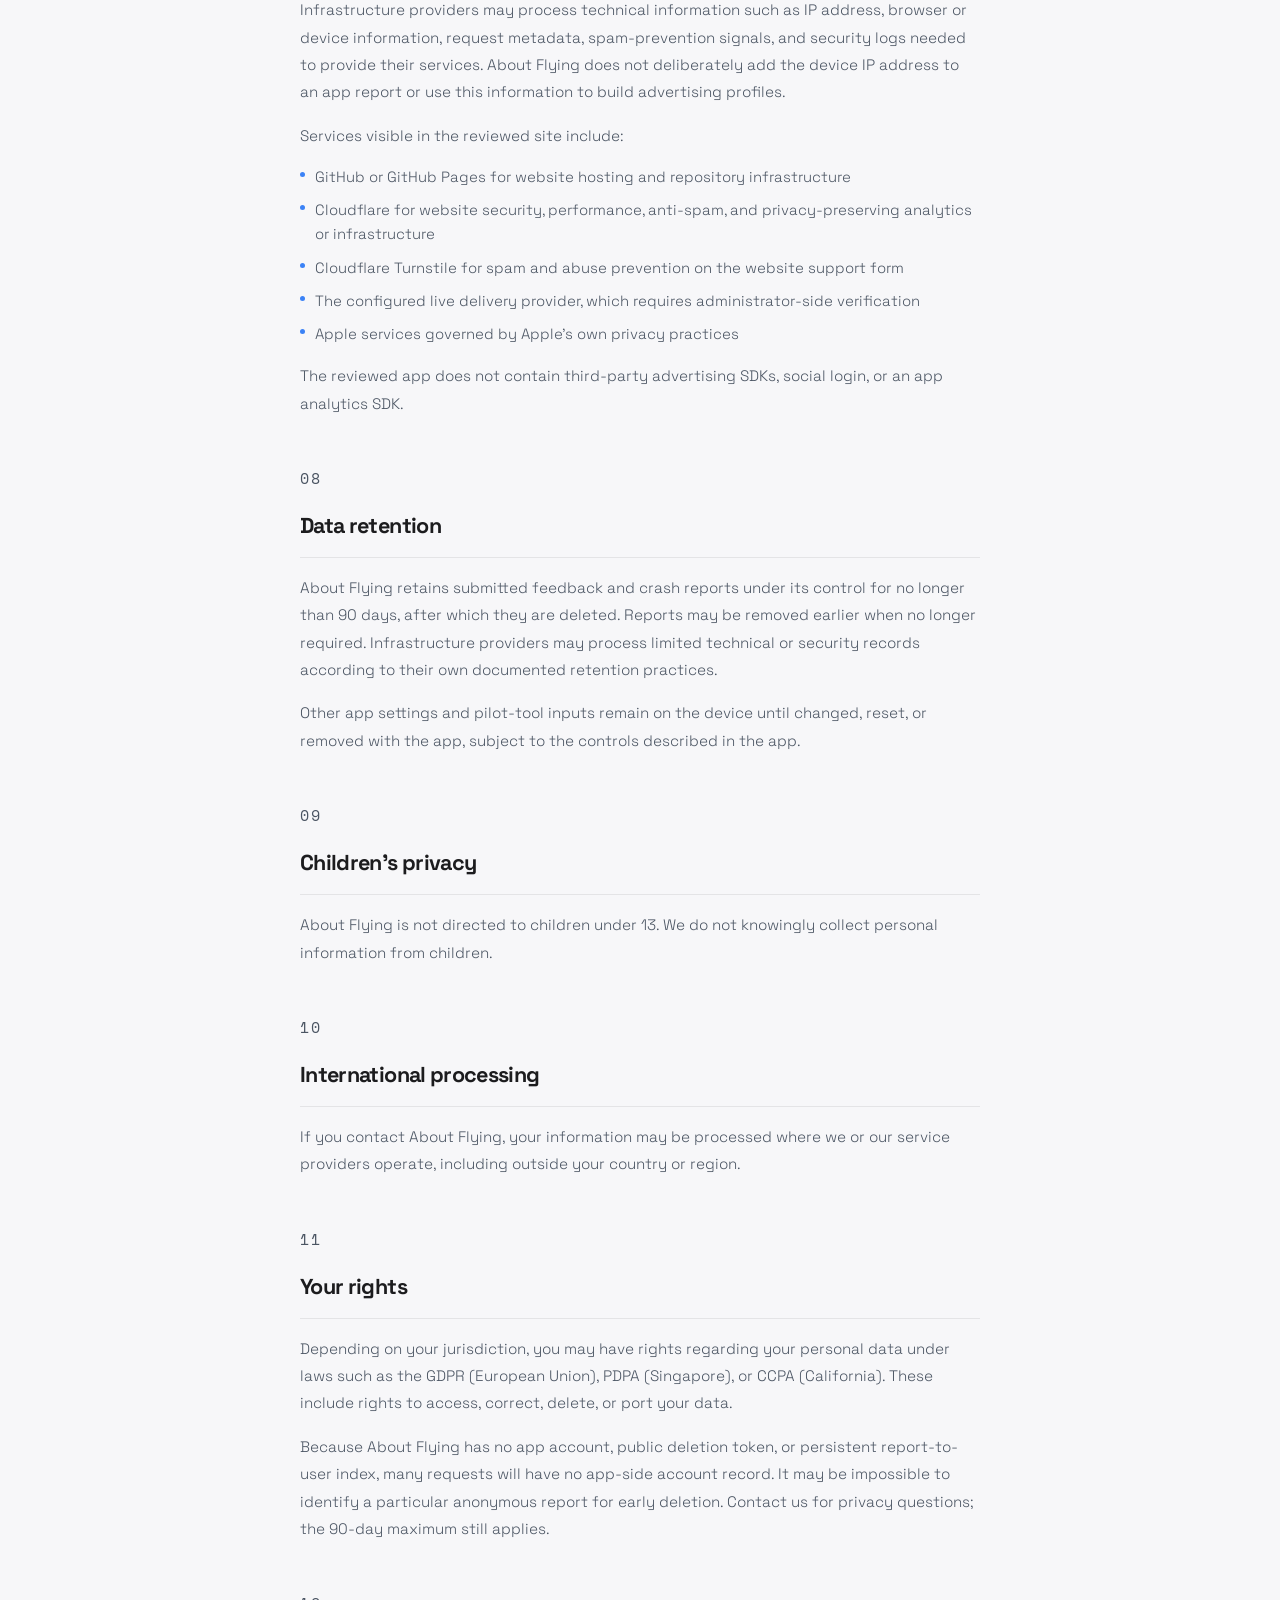
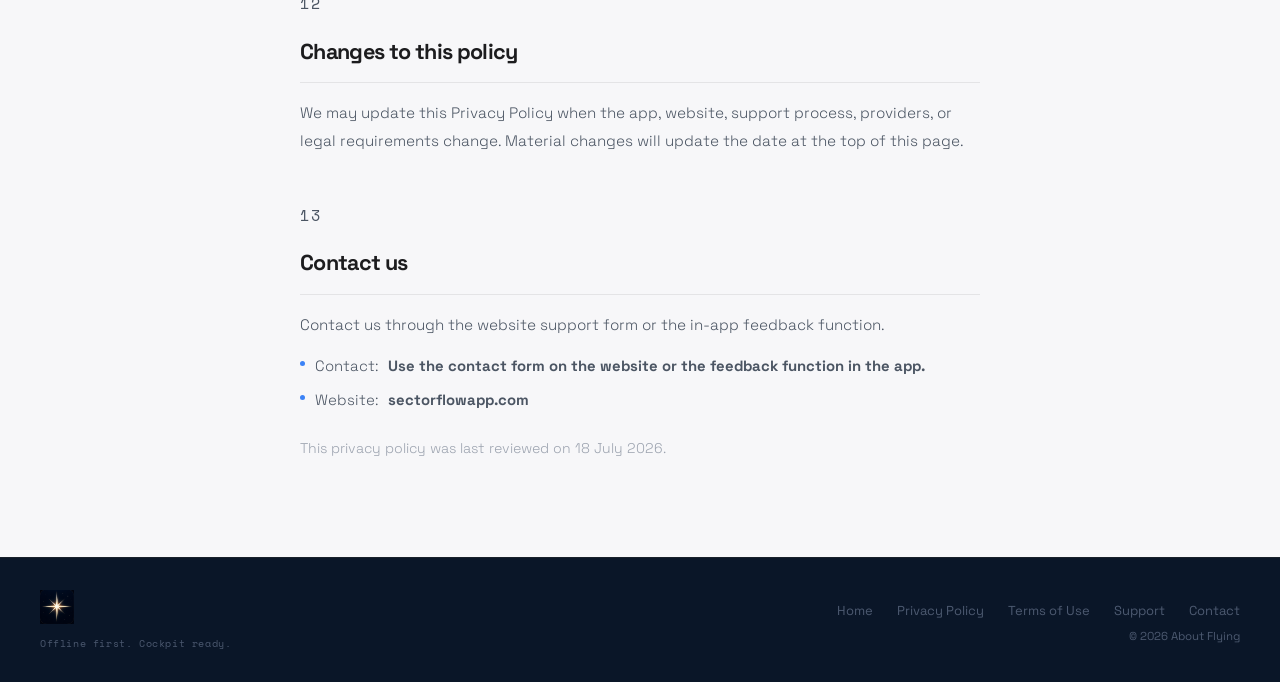
==== commit 9649a6ac: "Update About Flying public website" ====
--- a/privacy.html
+++ b/privacy.html
@@ -3,22 +3,23 @@
 <head>
 <meta charset="UTF-8">
 <meta name="viewport" content="width=device-width, initial-scale=1.0">
-<title>Privacy Policy — SectorFlow</title>
-<meta name="description" content="Read how SectorFlow handles privacy for the current iOS app, on-device pilot utility data, support requests, and website infrastructure.">
+<title>Privacy Policy — About Flying</title>
+<meta name="description" content="Read how About Flying handles on-device pilot calculations, feedback and crash reports, support requests, and website infrastructure.">
+<link rel="icon" href="assets/screenshots/Logo.png" type="image/png">
 <link rel="canonical" href="https://sectorflowapp.com/privacy.html">
 <meta property="og:type" content="website">
-<meta property="og:site_name" content="SectorFlow">
-<meta property="og:title" content="Privacy Policy — SectorFlow">
-<meta property="og:description" content="How SectorFlow handles privacy for the current iOS app, on-device pilot utility data, support requests, and website infrastructure.">
+<meta property="og:site_name" content="About Flying">
+<meta property="og:title" content="Privacy Policy — About Flying">
+<meta property="og:description" content="How About Flying handles on-device calculations, feedback and crash reports, support requests, and website infrastructure.">
 <meta property="og:url" content="https://sectorflowapp.com/privacy.html">
 <meta property="og:image" content="https://sectorflowapp.com/assets/screenshots/Logo.png">
 <meta name="twitter:card" content="summary">
-<meta name="twitter:title" content="Privacy Policy — SectorFlow">
-<meta name="twitter:description" content="How SectorFlow handles privacy for the current iOS app, on-device pilot utility data, support requests, and website infrastructure.">
+<meta name="twitter:title" content="Privacy Policy — About Flying">
+<meta name="twitter:description" content="How About Flying handles on-device calculations, feedback and crash reports, support requests, and website infrastructure.">
 <meta name="twitter:image" content="https://sectorflowapp.com/assets/screenshots/Logo.png">
 <link rel="preconnect" href="https://fonts.googleapis.com">
 <link rel="preconnect" href="https://fonts.gstatic.com" crossorigin>
-<link href="https://fonts.googleapis.com/css2?family=Space+Grotesk:wght@300;400;500;600;700&family=Space+Mono:wght@400;700&display=swap" rel="stylesheet">
+<link href="https://fonts.googleapis.com/css2?family=Space+Grotesk:wght@300;400;500;600;700&amp;family=Space+Mono:wght@400;700&amp;display=swap" rel="stylesheet">
 <style>
 *, *::before, *::after { box-sizing: border-box; margin: 0; padding: 0; }
 :root {
@@ -123,7 +124,7 @@
 <body>
 
 <nav>
-  <a href="index.html" class="logo" aria-label="SectorFlow home"><img class="logo-img" src="assets/screenshots/Logo.png" width="989" height="996" alt="SectorFlow logo"></a>
+  <a href="index.html" class="logo" aria-label="About Flying home"><img class="logo-img" src="assets/screenshots/Logo.png" width="989" height="996" alt="About Flying logo"></a>
   <a href="index.html" class="nav-back">
     <svg viewBox="0 0 14 14"><path d="M9 2L4 7l5 5"/></svg>
     Back to home
@@ -134,9 +135,9 @@
   <div class="banner-inner">
     <p class="banner-eyebrow">Legal &amp; transparency</p>
     <h1 class="banner-title">Privacy Policy</h1>
-    <p class="banner-sub">This policy explains how the current publicly available SectorFlow iOS app handles pilot utility data, and how website or support requests are handled when you choose to contact us.</p>
+    <p class="banner-sub">This policy explains how About Flying handles pilot-tool data, feedback and crash reports, and website support requests.</p>
     <div class="banner-meta">
-      <span class="meta-pill">Last updated: 6 July 2026</span>
+      <span class="meta-pill">Last updated: 18 July 2026</span>
       <span class="meta-pill">Applies to: iOS app &amp; website</span>
     </div>
   </div>
@@ -149,17 +150,17 @@
       <div class="summary-card">
         <div class="summary-icon">🔒</div>
         <p class="summary-title">Utility data stays local</p>
-        <p class="summary-text">Current app calculations are processed on device and do not require an account.</p>
+        <p class="summary-text">Time, Crew Rest, and Sunrise &amp; Sunset calculations are processed on device and do not require an account.</p>
       </div>
       <div class="summary-card">
         <div class="summary-icon">📵</div>
         <p class="summary-title">No ads or sale of data</p>
-        <p class="summary-text">SectorFlow does not sell personal information or use third-party advertising tracking.</p>
+        <p class="summary-text">About Flying does not sell personal information or use third-party advertising tracking.</p>
       </div>
       <div class="summary-card">
         <div class="summary-icon">🚫</div>
-        <p class="summary-title">Support is voluntary</p>
-        <p class="summary-text">If you contact us, we receive only the information you choose to provide.</p>
+        <p class="summary-title">Reports are user initiated</p>
+        <p class="summary-text">Feedback and crash reports are submitted only after a user action and are subject to a 90-day maximum.</p>
       </div>
     </div>
   </div>
@@ -173,9 +174,9 @@
       <li><a href="#s2">Current app data handling</a></li>
       <li><a href="#s3">On-device processing</a></li>
       <li><a href="#s4">Location-based features</a></li>
-      <li><a href="#s5">Support and contact information</a></li>
-      <li><a href="#s6">Website analytics and infrastructure</a></li>
-      <li><a href="#s7">Third-party services</a></li>
+      <li><a href="#s5">Feedback and crash reports</a></li>
+      <li><a href="#s6">Local unsent queue</a></li>
+      <li><a href="#s7">Website and infrastructure</a></li>
       <li><a href="#s8">Data retention</a></li>
       <li><a href="#s9">Children's privacy</a></li>
       <li><a href="#s10">International processing</a></li>
@@ -188,11 +189,10 @@
   <div class="policy-section" id="s1">
     <p class="section-num">01</p>
     <h2>Who this policy covers</h2>
-    <p>This Privacy Policy applies to the current publicly available version of SectorFlow and to the SectorFlow website. "SectorFlow", "we", "us", or "our" refers to the developer of this application.</p>
-    <p>SectorFlow is an iOS pilot utility and planning support app. The launch app supports iOS 18 and later. Current launch scope is focused on pilot utility tools such as time calculations, clock calculations, time zone calculations, crew rest planning, and sunrise/sunset support.</p>
-    <p>Some features described on our website or roadmap may not yet be available in the app. Future features, such as advanced briefing or document-analysis modules, will be covered by updated privacy terms if they change how data is handled.</p>
+    <p>This Privacy Policy applies to the About Flying iOS app and this website. “About Flying”, “we”, “us”, or “our” refers to the developer of the app and website.</p>
+    <p>About Flying is an iOS pilot utility and planning-support app. The reviewed release includes Home, Time Tools, Crew Rest, Sunrise &amp; Sunset, Settings, feedback, and user-approved crash reporting.</p>
     <div class="highlight-box">
-      <p><strong>Operational note:</strong> SectorFlow is not an operational authority and is not a replacement for official sources, SOPs, company manuals, OFPs, NOTAMs, charts, regulations, or pilot judgment.</p>
+      <p><strong>Operational note:</strong> About Flying is not an operational authority and is not a replacement for official sources, SOPs, company manuals, OFPs, NOTAMs, charts, regulations, or pilot judgment.</p>
     </div>
   </div>
 
@@ -201,23 +201,24 @@
     <h2>Current app data handling</h2>
     <div class="gold-box">
       <div class="gold-box-icon">✦</div>
-      <p><strong>The current app does not require an account, sell personal information, or use third-party advertising tracking.</strong> Support submissions are different: if you choose to contact us via the website contact form or the in-app feedback function, we process the information you provide so we can respond.</p>
-    </div>
-    <p>For normal use of the current app, calculation inputs and utility data are processed on device unless you voluntarily send information to SectorFlow for support. This means we do not receive the values you enter into pilot utility tools during ordinary app use.</p>
-    <p>The current app does not require:</p>
+      <p><strong>The app does not require an account, sell personal information, or use third-party advertising tracking.</strong> Feedback, crash reports, and website support submissions are separate user-initiated flows described below.</p>
+    </div>
+    <p>For normal app use, calculation inputs are processed on device. We do not receive the values entered into pilot tools unless a user chooses to include them in a feedback or support message.</p>
+    <p>The app does not add these identifiers to feedback or crash submissions:</p>
     <ul>
-      <li>An account, profile, or sign-in</li>
-      <li>Advertising identifiers or third-party advertising tracking</li>
-      <li>Sale of personal information</li>
-      <li>Upload of time calculator, clock, time zone, crew rest, or sunrise/sunset inputs for normal calculations</li>
-    </ul>
-    <p>This is not a global statement that no data is ever processed. Information may be processed when you voluntarily contact support, when website infrastructure serves or protects the site, or when Apple provides developers with App Store Connect information under Apple's own systems and user/device settings.</p>
+      <li>Advertising identifiers</li>
+      <li>Vendor identifiers</li>
+      <li>Installation identifiers</li>
+      <li>Account identifiers</li>
+      <li>Persistent device identifiers</li>
+    </ul>
+    <p>Generic device class values such as “iPhone” and broad processor architecture values such as <code>arm64</code> describe the environment; they are not persistent device identifiers.</p>
   </div>
 
   <div class="policy-section" id="s3">
     <p class="section-num">03</p>
     <h2>On-device processing</h2>
-    <p>SectorFlow is built to keep current utility calculations local where practical. Examples of app data processed on your device include:</p>
+    <p>About Flying processes the following pilot-tool data on your device:</p>
     <ul>
       <li>Time calculator inputs</li>
       <li>Clock and time zone calculations</li>
@@ -225,104 +226,102 @@
       <li>Sunrise and sunset inputs, including manually entered coordinates or device location if you choose to use location-based calculation</li>
     </ul>
     <div class="highlight-box">
-      <p><strong>These utility inputs are processed on your device and are not sent to SectorFlow servers unless you voluntarily share them with us, for example in a support message.</strong></p>
-    </div>
-    <p>If an app feature lets you export, copy, paste, share, or import data through iOS system features, that action is under your control. Please avoid sharing operationally sensitive flight details, passenger information, company-confidential information, or other unnecessary sensitive data with SectorFlow support.</p>
+      <p><strong>These utility inputs are not sent to the feedback endpoint during normal calculations.</strong> A user may voluntarily type information into a feedback or website support message.</p>
+    </div>
+    <p>Export, copy, paste, QR sharing, and import actions are under the user's control. Avoid sharing unnecessary operationally sensitive flight details, passenger information, or company-confidential information with support.</p>
   </div>
 
   <div class="policy-section" id="s4">
     <p class="section-num">04</p>
     <h2>Location-based features</h2>
-    <p>If you choose to use location-based features, SectorFlow may request access to your device location through iOS. Location is used to calculate relevant in-app results, such as sunrise and sunset estimates where available.</p>
-    <p>For the current launch app, location-based calculations are designed to be processed on your device. SectorFlow does not use location for advertising or tracking. SectorFlow does not receive your precise location during ordinary use unless you voluntarily include it in a support or feedback message.</p>
+    <p>If you choose GPS mode, About Flying requests location access through iOS and uses the location on device to calculate Sunrise &amp; Sunset results.</p>
+    <p>About Flying does not use location for advertising or tracking and does not automatically add precise location to a feedback or crash report. We may receive location only if a user voluntarily includes it in a message.</p>
     <p>Location access can be disabled in iOS Settings. If you disable location access, location-based results may be unavailable or may require manual input.</p>
   </div>
 
   <div class="policy-section" id="s5">
     <p class="section-num">05</p>
-    <h2>Support and contact information</h2>
-    <p>If you contact SectorFlow via the website contact form or the in-app feedback function, we may receive your email address, message content, and any information you choose to include. The website support form may also ask for details such as your name and subject so we can handle the request. In-app feedback may include user-submitted feedback and app/device context necessary to understand the issue.</p>
-    <p>If an in-app feedback submission cannot be sent because your device is offline, the request times out, or the service is temporarily unavailable, the app may temporarily save the pending feedback on your device and retry when connectivity returns. Pending feedback is intended to be deleted from local storage after successful submission.</p>
-    <p>We use support information only to respond to your request, support you, improve reliability, protect the service from abuse, or maintain necessary records.</p>
+    <h2>Feedback and crash reports</h2>
+    <p>Ordinary in-app feedback includes the selected category, user-authored message, optional reply email, app name, app version, build number, and original creation timestamp. If the user enables “Include basic app/device info”, it also includes the iOS version and a generic device model such as iPhone or iPad.</p>
+    <p>A crash report is sent only after the user chooses to send it. It has no contact email and may include app version and build, iOS version, generic device class, broad processor architecture, a report-scoped UUID, crash classification and evidence, timestamps, lifecycle context, controlled diagnostic breadcrumbs, bounded memory data, and bounded native crash details such as binary UUIDs and relative stack offsets.</p>
+    <p>The local queue UUID is not transmitted as an identifier. Reports do not automatically include a route, waypoint, airport, coordinate, altitude input, account identifier, or precise location.</p>
     <div class="highlight-box">
-      <p><strong>Support messages are voluntary.</strong> Do not include operationally sensitive flight details, passenger information, company-confidential information, or other unnecessary sensitive data unless it is needed for your request.</p>
+      <p><strong>Message content is user controlled.</strong> Do not include operationally sensitive flight details, passenger information, company-confidential information, or other unnecessary sensitive data.</p>
     </div>
   </div>
 
   <div class="policy-section" id="s6">
     <p class="section-num">06</p>
-    <h2>Website analytics and infrastructure</h2>
-    <p>The SectorFlow website is separate from the iOS app. The website may use hosting, security, anti-spam, email delivery, and privacy-preserving analytics or infrastructure providers to serve pages, protect forms, deliver support messages, monitor reliability, and understand basic website performance.</p>
-    <p>This does not mean the iOS app itself collects analytics. The website may use Cloudflare services, Cloudflare Turnstile, GitHub Pages or GitHub hosting, and a contact endpoint at contact.sectorflowapp.com.</p>
-    <p>Website and infrastructure providers may process technical information such as IP address, browser or device information, request metadata, spam-prevention signals, and similar logs needed to provide their services. SectorFlow does not use this information to sell personal data or build advertising profiles.</p>
+    <h2>Local unsent queue</h2>
+    <p>If an in-app submission fails, About Flying stores it in the app's Application Support area and may retry when connectivity returns. Age is measured from the original creation time; retries do not reset it.</p>
+    <p>A queued report expires at exactly 90 days. The app removes expired reports when it loads the queue and checks expiry again before transmission. Successful submission and the Pending Feedback reset remove local queue records immediately.</p>
+    <p>The stored field names and schema remain compatible with existing queue data. Date values are absolute instants, so changing the device time zone does not shift the 90-day boundary.</p>
   </div>
 
   <div class="policy-section" id="s7">
     <p class="section-num">07</p>
-    <h2>Third-party services</h2>
-    <p>SectorFlow may rely on third-party services that are visible in the website repository or support flow, including:</p>
+    <h2>Website and infrastructure</h2>
+    <p>The About Flying website is separate from the iOS calculation flows. The reviewed site uses GitHub Pages or GitHub hosting, Cloudflare services and Turnstile, and the contact endpoint at <code>contact.sectorflowapp.com</code>.</p>
+    <p>The website support form sends the name, email, subject, and message entered by the visitor together with an anti-abuse token. The live destination mailbox, all forwarding processors, provider log contents, and provider-specific retention settings are not verifiable from the public website repository.</p>
+    <p>Infrastructure providers may process technical information such as IP address, browser or device information, request metadata, spam-prevention signals, and security logs needed to provide their services. About Flying does not deliberately add the device IP address to an app report or use this information to build advertising profiles.</p>
+    <p>Services visible in the reviewed site include:</p>
     <ul>
       <li>GitHub or GitHub Pages for website hosting and repository infrastructure</li>
       <li>Cloudflare for website security, performance, anti-spam, and privacy-preserving analytics or infrastructure</li>
       <li>Cloudflare Turnstile for spam and abuse prevention on the website support form</li>
-      <li>Resend or the configured email delivery provider for support message delivery, if used by the deployed support Worker</li>
-      <li>Apple services such as the App Store, TestFlight, or App Store Connect, governed by Apple's own privacy practices</li>
-    </ul>
-    <p>SectorFlow does not use third-party app analytics, advertising SDKs, or social login providers unless a future app version or website update clearly discloses that change.</p>
+      <li>The configured live delivery provider, which requires administrator-side verification</li>
+      <li>Apple services governed by Apple's own privacy practices</li>
+    </ul>
+    <p>The reviewed app does not contain third-party advertising SDKs, social login, or an app analytics SDK.</p>
   </div>
 
   <div class="policy-section" id="s8">
     <p class="section-num">08</p>
     <h2>Data retention</h2>
-    <p>App utility data remains on your device unless you voluntarily share it. Locally stored app data remains on your device until you delete it through the app, clear related local storage if available, or delete the app.</p>
-    <p>Pending in-app feedback saved for retry remains on your device until it is successfully submitted, deleted by app logic, or removed when you delete the app. After successful submission, the pending local copy is intended to be deleted.</p>
-    <p>Support messages received by SectorFlow may be retained as long as needed to respond, maintain records, comply with obligations, improve support and reliability, and prevent abuse.</p>
+    <p>About Flying retains submitted feedback and crash reports under its control for no longer than 90 days, after which they are deleted. Reports may be removed earlier when no longer required. Infrastructure providers may process limited technical or security records according to their own documented retention practices.</p>
+    <p>Other app settings and pilot-tool inputs remain on the device until changed, reset, or removed with the app, subject to the controls described in the app.</p>
   </div>
 
   <div class="policy-section" id="s9">
     <p class="section-num">09</p>
     <h2>Children's privacy</h2>
-    <p>SectorFlow is not directed to children under 13. SectorFlow does not knowingly collect personal information from children.</p>
+    <p>About Flying is not directed to children under 13. We do not knowingly collect personal information from children.</p>
   </div>
 
   <div class="policy-section" id="s10">
     <p class="section-num">10</p>
     <h2>International processing</h2>
-    <p>If you contact SectorFlow, your information may be processed where SectorFlow or its service providers operate. This may include locations outside your country or region.</p>
+    <p>If you contact About Flying, your information may be processed where we or our service providers operate, including outside your country or region.</p>
   </div>
 
   <div class="policy-section" id="s11">
     <p class="section-num">11</p>
     <h2>Your rights</h2>
     <p>Depending on your jurisdiction, you may have rights regarding your personal data under laws such as the GDPR (European Union), PDPA (Singapore), or CCPA (California). These include rights to access, correct, delete, or port your data.</p>
-    <p>Because SectorFlow does not require app accounts and current utility data is generally processed on device, many requests will have no app-side account records for us to provide, correct, or delete. If you previously submitted feedback or a support request, use the website contact form or the in-app feedback function for privacy-related questions.</p>
+    <p>Because About Flying has no app account, public deletion token, or persistent report-to-user index, many requests will have no app-side account record. It may be impossible to identify a particular anonymous report for early deletion. Contact us for privacy questions; the 90-day maximum still applies.</p>
   </div>
 
   <div class="policy-section" id="s12">
     <p class="section-num">12</p>
     <h2>Changes to this policy</h2>
-    <p>We may update this Privacy Policy from time to time. If we make material changes, we will update the Last updated date at the top of this page and notify users via an in-app notice or App Store release notes where appropriate.</p>
-    <div class="gold-box">
-      <div class="gold-box-icon">✦</div>
-      <p><strong>Future features:</strong> Some roadmap features may have different privacy terms when released. If a future released feature changes how data is handled, we will update this policy and explain the change clearly.</p>
-    </div>
+    <p>We may update this Privacy Policy when the app, website, support process, providers, or legal requirements change. Material changes will update the date at the top of this page.</p>
   </div>
 
   <div class="policy-section" id="s13">
     <p class="section-num">13</p>
     <h2>Contact us</h2>
-    <p>The team can be contacted via the contact form on the website or via the feedback function in the app.</p>
+    <p>Contact us through the website support form or the in-app feedback function.</p>
     <ul>
       <li>Contact: <strong>Use the contact form on the website or the feedback function in the app.</strong></li>
       <li>Website: <strong>sectorflowapp.com</strong></li>
     </ul>
-    <p style="margin-top:1.5rem;font-size:.88rem;color:#9CA3AF;">This privacy policy was last reviewed on 6 July 2026.</p>
+    <p style="margin-top:1.5rem;font-size:.88rem;color:#9CA3AF;">This privacy policy was last reviewed on 18 July 2026.</p>
   </div>
 </div>
 
 <footer>
   <div>
-    <div class="f-logo"><img class="footer-logo-img" src="assets/screenshots/Logo.png" width="989" height="996" alt="SectorFlow logo"></div>
+    <div class="f-logo"><img class="footer-logo-img" src="assets/screenshots/Logo.png" width="989" height="996" alt="About Flying logo"></div>
     <p class="f-tagline">Offline first. Cockpit ready.</p>
   </div>
   <div class="f-right">
@@ -333,7 +332,7 @@
       <li><a href="support.html">Support</a></li>
       <li><a href="index.html#contact">Contact</a></li>
     </ul>
-    <p class="f-copy">© 2026 SectorFlow</p>
+    <p class="f-copy">© 2026 About Flying</p>
   </div>
 </footer>
 
